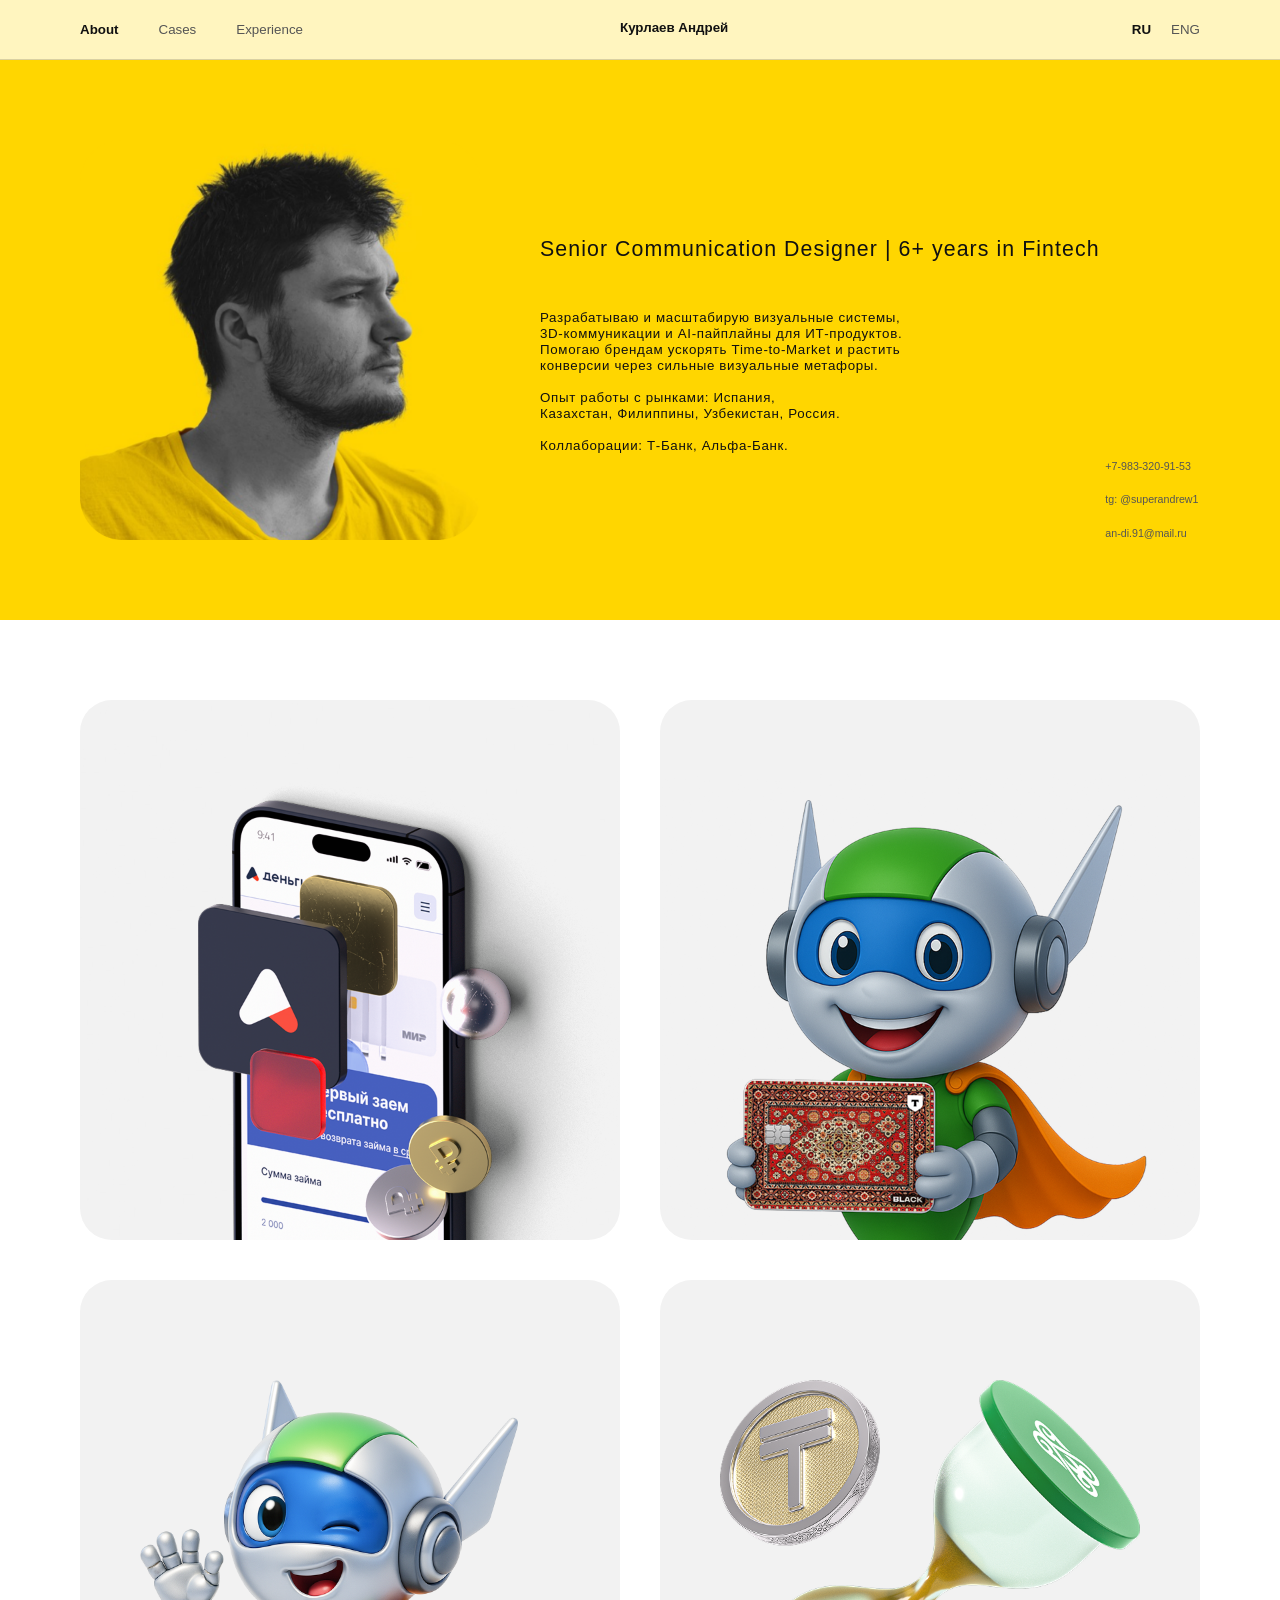
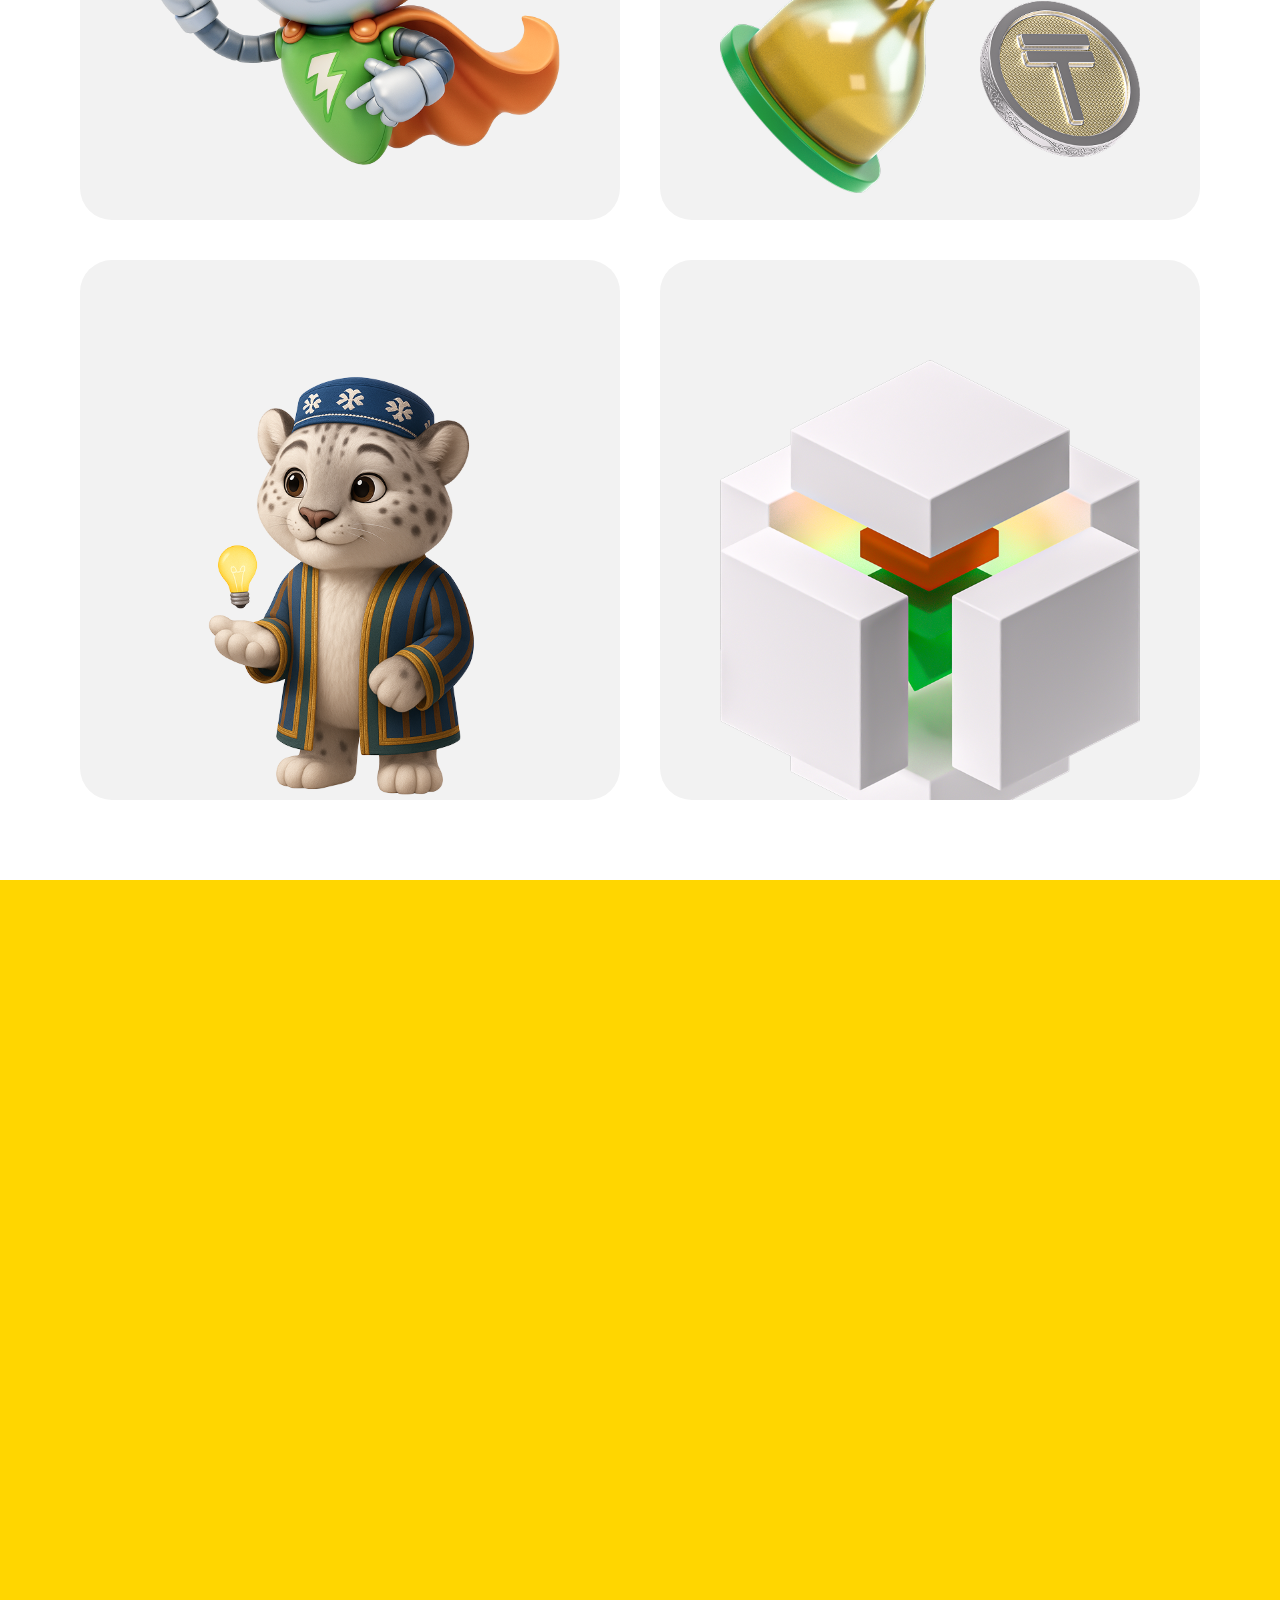
==== index.html @ a41865fb "полная переработка навигации, 2 выбора языка добавление горизонтальной навигации" ====
<!DOCTYPE html>
<html lang="ru">
<head>
    <meta charset="UTF-8">
    <meta name="viewport" content="width=device-width, initial-scale=1.0, maximum-scale=1.0, user-scalable=no">
    <title>Kurlaev Andrew — Senior Communication Designer</title>
    
    <link rel="stylesheet" href="styles.css">
    
    <style>
        /* Базовые системные сбросы, чтобы страница не прыгала до прогрузки основного CSS */
        html, body {
            margin: 0;
            padding: 0;
            width: 100%;
            background-color: #FFD600;
            overflow-x: hidden;
            -webkit-font-smoothing: antialiased;
            -moz-osx-font-smoothing: grayscale;
        }
    </style>
</head>
<body>

    <header class="site-header-fixed">
    
    <!-- Нижняя линия во всю ширину экрана (1920px) теперь лежит здесь -->
    <div class="header-bottom-line"></div>

    <div class="header-wrapper-fluid">
        <div class="header-row">
            
            <!-- Левая навигация -->
            <nav class="header-nav-main">
                <a href="#about" class="header-nav-link active">About</a>
                <a href="#cases" class="header-nav-link">Cases</a> 
                <a href="#skills" class="header-nav-link">Experience</a> 
            </nav>
            
            <!-- Центр -->
            <div class="header-title-center" data-ru="Курлаев Андрей" data-en="Kurlaev Andrew">Курлаев Андрей</div>
            
            <!-- Правые языки -->
            <div class="header-nav-lang">
                <a href="?lang=ru" class="header-lang-link">RU</a>
                <a href="?lang=en" class="header-lang-link active">ENG</a>
            </div>
            
        </div>
    </div>
</header>

    <section class="section-hero-about" id="about">
    <div class="hero-wrapper-fluid">
        <div class="hero-row">
            
            <!-- Левая колонка: фото -->
            <div class="hero-photo-block">
                <img src="images/hero.png" alt="Andrew Kurlaev" class="hero-img">
            </div>
            
            <!-- Центральная колонка: манифест -->
            <div class="hero-text-block">
    <div class="hero-subtitle-top" 
         data-ru="Senior Communication Designer | 6+ years in Fintech" 
         data-en="Senior Communication Designer | 6+ years in Fintech">
         Senior Communication Designer | 6+ years in Fintech
    </div>
    
    <div class="hero-description-p">
        <p data-ru="Разрабатываю и масштабирую визуальные системы, <br>3D-коммуникации и AI-пайплайны для ИТ-продуктов. <br>Помогаю брендам ускорять Time-to-Market и растить <br>конверсии через сильные визуальные метафоры." 
           data-en="I design and scale visual systems, <br>3D brand communications, and AI-driven workflows <br>for tech products. I help brands accelerate time-to-market <br>and boost conversion rates through high-impact visual metaphors.">
           Разрабатываю и масштабирую визуальные системы, <br>3D-коммуникации и AI-пайплайны для ИТ-продуктов. <br>Помогаю брендам ускорять Time-to-Market и растить <br>конверсии через сильные визуальные метафоры.
        </p>
        <p data-ru="Опыт работы с рынками: Испания, <br>Казахстан, Филиппины, Узбекистан, Россия." 
           data-en="Market experience: Spain, <br>Kazakhstan, Philippines, Uzbekistan, Russia.">
           Опыт работы с рынками: Испания, <br>Казахстан, Филиппины, Узбекистан, Россия.
        </p>
        <p data-ru="Коллаборации: Т-Банк, Альфа-Банк." 
           data-en="Collaborations: T-Bank, Alfa-Bank.">
           Коллаборации: Т-Банк, Альфа-Банк.
        </p>
    </div>
</div>
            
            <!-- Правая колонка: контакты -->
            <div class="hero-contacts-block">
                <a href="tel:+79833209153" class="hero-contact-item">+7-983-320-91-53</a>
                <a href="https://t.me/superandrew1" target="_blank" class="hero-contact-item">tg: @superandrew1</a>
                <a href="mailto:an-di.91@mail.ru" class="hero-contact-item">an-di.91@mail.ru</a>
            </div>
            
        </div>
    </div>
</section>

<section id="cases" class="section-cases-nav">
    <div class="cases-wrapper-fluid">
        <div class="cases-grid-row">
            
            <a href="a-dengi.html" class="case-card card-1">
                <div class="case-text-block text-block-89">
                    <h3 class="case-title">A-Dengi</h3>
                    <p class="case-subtitle" data-ru="Как мы разработали МФО от Альфа Банка" 
                    data-en="How We Built a Micro-Lending Platform for Alfa-Bank">
                </div>
                <div class="case-ill-container ill-1">
                    <img src="images/nav-1.png" alt="A-Dengi" class="case-img">
                </div>
            </a>

            <a href="t-bank.html" class="case-card card-2">
                <div class="case-text-block text-block-89">
                    <h3 class="case-title" data-ru="Т-Банк x Zaymer" data-en="Т-Bank x Zaymer">Т-Банк x Zaymer</h3>
                    <p class="case-subtitle" data-ru="Как я создал Key visual для коллаборации Zaymer и Т-Банк" 
                    data-en="How I Designed the Key Visual for the Zaymer × T-Bank Collaboration">
                </div>
                <div class="case-ill-container ill-2">
                    <img src="images/nav-2.png" alt="Т-Банк x Zaymer" class="case-img">
                </div>
            </a>

            <a href="zaymer-ru.html" class="case-card card-3">
                <div class="case-text-block text-block-114">
                    <h3 class="case-title">Zaymer RU</h3>
                    <p class="case-subtitle" data-ru="Как мы сделали крупный ребрендинг для лидера по выдачам МФО - Zaymer" 
                    data-en="How We Pulled Off a Massive Rebrand for Zaymer, the Market Leader in Micro-Lending">
                </div>
                <div class="case-ill-container ill-3">
                    <img src="images/nav-3.png" alt="Zaymer RU" class="case-img">
                </div>
            </a>

            <a href="zaymer-kz.html" class="case-card card-4">
                <div class="case-text-block text-block-114">
                    <h3 class="case-title">Zaymer KZ</h3>
                    <p class="case-subtitle" data-ru="Как я локализировал с помощью брендинга весь SMM <br>для МФО в Казахстане" 
                    data-en="How I Used Branding to Localize the Complete SMM <br>for a Kazakhstani FinTech">
                </div>
                <div class="case-ill-container ill-4">
                    <img src="images/nav-4.png" alt="Zaymer KZ" class="case-img">
                </div>
            </a>

            <a href="unamolia.html" class="case-card card-5">
                <div class="case-text-block text-block-89">
                    <h3 class="case-title">UnaMolia (Uzbekistan)</h3>
                    <p class="case-subtitle" data-ru="Как мы создали уникальный продукт для целой страны" 
                    data-en="How We Built a Groundbreaking Product on a National Scale">
                </div>
                <div class="case-ill-container ill-5">
                    <img src="images/nav-5.png" alt="UnaMolia" class="case-img">
                </div>
            </a>

            <a href="other.html" class="case-card card-6">
                <div class="case-text-block text-block-89">
                    <h3 class="case-title">Other</h3>
                    <p class="case-subtitle" data-ru="Другие проекты которые я разрабатывал" 
                    data-en="More Projects I’ve Worked On">
                </div>
                <div class="case-ill-container ill-6">
                    <img src="images/nav-6.png" alt="Other Projects" class="case-img">
                </div>
            </a>

        </div>
    </div>
<section id="skills" class="section-skills-about">
    <div class="skills-wrapper-fluid">
        <div class="skills-grid-row">
            
            <h2 class="skills-main-title" data-ru="Что я умею?" data-en="What I Do & My Experience">Что я умею?</h2>
            
            <div class="skills-cards-container">
                
                <div class="skill-card">
                    <div class="skill-card-header">
                        <div class="skill-icon-svg">
                            <img src="images/icon-branding.svg" alt="Branding" class="skill-icon-img">
                        </div>
                        <h3 class="skill-card-title">Brending</h3>
                    </div>
                    <ul class="skill-card-list">
                        <li data-ru="Создание айдентики" data-en="Identity creation">Создание айдентики</li>
                        <li data-ru="Масштабирование систем" data-en="Scaling systems">Масштабирование систем</li>
                        <li data-ru="Разработка брендбуков" data-en="Brandbook development">Разработка брендбуков</li>
                        <li data-ru="Разработка логотипов" data-en="Logo design">Разработка логотипов</li>
                    </ul>
                </div>

                <div class="skill-card">
                    <div class="skill-card-header">
                        <div class="skill-icon-svg">
                            <img src="images/icon-3d.svg" alt="3D & Visual" class="skill-icon-img">
                        </div>
                        <h3 class="skill-card-title" data-ru="3D & Визуал" data-en="3D & Visuals">3D & Визуал</h3>
                    </div>
                    <ul class="skill-card-list">
                        <li>Hard skill Senior</li>
                        <li data-ru="Кастомная 3D-графика" data-en="Custom 3D Graphics">Кастомная 3D-графика</li>
                        <li data-ru="Уникальные 3D-паки" data-en="Custom 3D Packs">Уникальные 3D-паки</li>
                        <li data-ru="3D-анимация" data-en="3D-animations">3D-анимация</li>
                    </ul>
                </div>

                <div class="skill-card">
                    <div class="skill-card-header">
                        <div class="skill-icon-svg">
                            <img src="images/icon-marketing.svg" alt="Marketing" class="skill-icon-img">
                        </div>
                        <h3 class="skill-card-title" data-ru="Маркетинг" data-en="Marketing">Маркетинг</h3>
                    </div>
                    <ul class="skill-card-list">
                        <li data-ru="Перформанс-дизайн" data-en="Performance Design">Перформанс-дизайн</li>
                        <li>Key Visuals</li>
                        <li data-ru="Гайдлайны" data-en="Guidelines">Гайдлайны</li>
                        <li data-ru="SMM-структура" data-en="SMM Architecture">SMM-структура</li>
                    </ul>
                </div>

                <div class="skill-card">
                    <div class="skill-card-header">
                        <div class="skill-icon-svg">
                            <img src="images/icon-product.svg" alt="Product" class="skill-icon-img">
                        </div>
                        <h3 class="skill-card-title" data-ru="Продукт" data-en="Product">Продукт</h3>
                    </div>
                    <ul class="skill-card-list">
                        <li data-ru="Развитие продукта" data-en="Product Growth">Развитие продукта</li>
                        <li data-ru="Продуктовые коллаборации" data-en="Product Collaborations">Продуктовые коллаборации</li>
                        <li>Research</li>
                        <li data-ru="Анализ конкурентов" data-en="Competitor Analysis">Анализ конкурентов</li>
                    </ul>
                </div>

            </div>

            <div class="skillset-main-box">
                <h3 class="skillset-title">Skillset:</h3>
                
                <div class="skillset-tags-grid">
                    <span class="tag tag-pink">Adobe Creative Suite</span>
                    <span class="tag tag-pink">Adobe Premiere Pro</span>
                    <span class="tag tag-pink">After Effects</span>
                    <span class="tag tag-pink">Cinema 4d</span>
                    <span class="tag tag-pink">Octane Render</span>
                    <span class="tag tag-pink">Figma</span>
                    <span class="tag tag-pink">AI-generation</span>

                    <span class="tag tag-yellow" data-ru="Монтаж видео" data-en="Video Production">Монтаж видео</span>
                    <span class="tag tag-yellow" data-ru="Видеосъемка" data-en="Videography">Видеосъемка</span>
                    <span class="tag tag-yellow" data-ru="Фотография" data-en="Photography">Фотография</span>
                    <span class="tag tag-yellow" data-ru="UI-дизайн" data-en="UI Design">UI-дизайн</span>
                    <span class="tag tag-yellow" data-ru="Разработка логотипов" data-en="Logo Design">Разработка логотипов</span>
                    <span class="tag tag-yellow">Branding</span>
                    <span class="tag tag-yellow">Design sistem</span>
                    <span class="tag tag-yellow" data-ru="Презентации" data-en="Presentation Design">Презентации</span>

                    <span class="tag tag-yellow" data-ru="Колористика" data-en="Color Theory">Колористика</span>
                    <span class="tag tag-yellow">Layout</span>
                    <span class="tag tag-yellow">3D-illustration</span>
                    <span class="tag tag-yellow">3D-animation</span>
                    <span class="tag tag-yellow" data-ru="Типографика" data-en="Typography">Типографика</span>
                    <span class="tag tag-yellow">Pre-press</span>

                    <span class="tag tag-blue">Soft skill Senior</span>
                    <span class="tag tag-blue">Agile (Scrum)</span>
                    <span class="tag tag-blue">Kanban</span>
                    <span class="tag tag-blue">UX Research</span>
                    <span class="tag tag-blue" data-ru="Анализ конкурентов" data-en="Competitor Analysis">Анализ конкурентов</span>
                    <span class="tag tag-blue">Key Visuals</span>
                    <span class="tag tag-blue">Onboarding</span>
                </div>
            </div>

        </div>
    </div>
</section>

<!-- ЭКРАН: ГОРИЗОНТАЛЬНАЯ НАВИГАЦИЯ КЕЙСОВ -->
<section id="nav-index" class="cases-slider-section">
    <div class="slider-track">

        <a href="a-dengi.html" class="slider-card-link">
            <div class="slider-card-ill-container">
                <img src="images/scroll_1.png" alt="A-Dengi" class="slider-card-ill">
            </div>
            <div class="slider-card-content">
                <div class="slider-card-title">A-Dengi</div>
                <div class="slider-card-subtitle" data-ru="Как мы разработали МФО <br>от Альфа Банка" data-en="How We Built a Micro-Lending Platform <br>for Alfa-Bank">Как мы разработали МФО <br>от Альфа Банка</div>
            </div>
            <div class="slider-card-action">Next project</div>
        </a>

        <a href="t-bank.html" class="slider-card-link">
            <div class="slider-card-ill-container">
                <img src="images/scroll_2.png" alt="Т-Банк x Zaymer" class="slider-card-ill">
            </div>
            <div class="slider-card-content">
                <div class="slider-card-title" data-ru="Т-Банк x Zaymer" data-en="Т-Bank x Zaymer">Т-Банк x Zaymer</div>
                <div class="slider-card-subtitle" data-ru="Как я создал Key visual для коллаборации Zaymer и Т-Банк" data-en="How I Designed the Key Visual for the Zaymer <br>× T-Bank Collaboration">Как я создал Key visual для коллаборации Zaymer и Т-Банк</div>
            </div>
            <div class="slider-card-action">Next project</div>
        </a>

        <a href="zaymer-ru.html" class="slider-card-link">
            <div class="slider-card-ill-container">
                <img src="images/scroll_3.png" alt="Zaymer RU" class="slider-card-ill">
            </div>
            <div class="slider-card-content">
                <div class="slider-card-title">Zaymer RU</div>
                <div class="slider-card-subtitle" data-ru="Как мы сделали крупный ребрендинг для лидера <br>по выдачам МФО - Zaymer" data-en="How We Pulled Off a Massive Rebrand for Zaymer, <br>the Market Leader <br>in Micro-Lending">Как мы сделали крупный ребрендинг для лидера по выдачам МФО - Zaymer</div>
            </div>
            <div class="slider-card-action">Next project</div>
        </a>

        <a href="zaymer-kz.html" class="slider-card-link">
            <div class="slider-card-ill-container">
                <img src="images/scroll_4.png" alt="Zaymer KZ" class="slider-card-ill">
            </div>
            <div class="slider-card-content">
                <div class="slider-card-title">Zaymer KZ</div>
                <div class="slider-card-subtitle" data-ru="Как я локализировал <br>с помощью брендинга <br>весь SMM для МФО <br>в Казахстане" data-en="How I Used Branding <br>to Localize the Complete SMM for a Kazakhstani FinTech">Как я локализировал с помощью брендинга весь SMM для МФО в Казахстане</div>
            </div>
            <div class="slider-card-action">Next project</div>
        </a>

        <a href="unamolia.html" class="slider-card-link">
            <div class="slider-card-ill-container">
                <img src="images/scroll_5.png" alt="UnaMolia" class="slider-card-ill">
            </div>
            <div class="slider-card-content">
                <div class="slider-card-title">UnaMolia<br>(Uzbekistan)</div>
                <div class="slider-card-subtitle" data-ru="Как мы создали уникальный продукт для целой страны" data-en="How We Built <br>a Groundbreaking Product <br>on a National Scale">Как мы создали уникальный продукт для целой страны</div>
            </div>
            <div class="slider-card-action">Next project</div>
        </a>

        <a href="other.html" class="slider-card-link">
            <div class="slider-card-ill-container">
                <img src="images/scroll_6.png" alt="Other" class="slider-card-ill">
            </div>
            <div class="slider-card-content">
                <div class="slider-card-title">Other</div>
                <div class="slider-card-subtitle" data-ru="Другие проекты которые <br>я разрабатывал" data-en="More Projects I’ve Worked On">Другие проекты которые я разрабатывал</div>
            </div>
            <div class="slider-card-action">Next project</div>
        </a>

    </div>
</section>

    <section id="about-3" class="about-section-footer-line">
        <div class="about-wrapper-fluid-line">
            
            <div class="about-row-line">
                
                <div class="about-divider-line"></div>

            </div>

        </div>

<script>
document.addEventListener('DOMContentLoaded', () => {
    const sections = document.querySelectorAll('section[id]');
    const navLinks = document.querySelectorAll('.header-nav-link');

    // Настройки: отслеживаем, когда секция пересекает линию в 20% от верха экрана
    const options = {
        root: null,
        rootMargin: '-20% 0px -80% 0px', 
        threshold: 0
    };

    const observer = new IntersectionObserver((entries) => {
        entries.forEach(entry => {
            // Если секция зашла в рабочую зону
            if (entry.isIntersecting) {
                const id = entry.target.getAttribute('id');
                
                navLinks.forEach(link => {
                    const href = link.getAttribute('href');
                    if (href === `#${id}` || href === `index.html#${id}`) {
                        link.classList.add('active');
                    } else {
                        link.classList.remove('active');
                    }
                });
            }
        });
    }, options);

    // Дополнительный фикс для возврата к первому экрану при скролле в самый верх
    window.addEventListener('scroll', () => {
        if (window.pageYOffset < 100 || document.documentElement.scrollTop < 100) {
            navLinks.forEach(link => {
                const href = link.getAttribute('href');
                if (href === '#about' || href === 'index.html#about') {
                    link.classList.add('active');
                } else {
                    link.classList.remove('active');
                }
            });
        }
    });

    sections.forEach(section => observer.observe(section));
});
</script>

<script>
    document.addEventListener("DOMContentLoaded", function() {
        // 1. Читаем параметры из адресной строки (?lang=...)
        const urlParams = new URLSearchParams(window.location.search);
        const langParam = urlParams.get('lang');
        
        // 2. Определяем текущий язык. Если в урле en или eng — включаем английский
        let currentLang = 'ru'; 
        if (langParam === 'en' || langParam === 'eng') {
            currentLang = 'en';
        }

        // 3. Переключаем активный класс на кнопках RU/ENG в навигации
        const ruBtn = document.querySelector('.header-lang-link[href="?lang=ru"]');
        const enBtn = document.querySelector('.header-lang-link[href="?lang=en"]');
        
        if (ruBtn && enBtn) {
            if (currentLang === 'en') {
                ruBtn.classList.remove('active');
                enBtn.classList.add('active');
            } else {
                enBtn.classList.remove('active');
                ruBtn.classList.add('active');
            }
        }

        // 4. Пробегаемся по всему HTML и подставляем нужный текст из data-атрибутов
        document.querySelectorAll('[data-ru]').forEach(el => {
            const translatedText = el.getAttribute(`data-${currentLang}`);
            if (translatedText) {
                el.innerHTML = translatedText;
            }
        });

        // 5. ФИНАЛЬНЫЙ ФИКС: Сохраняем язык при переходе по ссылкам
        document.querySelectorAll('a').forEach(link => {
            const href = link.getAttribute('href');
            
            // Пропускаем пустые ссылки, внешние сайты и якоря (#)
            if (!href || href.startsWith('http') || href.startsWith('#')) return;
            
            // Пропускаем сами кнопки переключения языков
            if (link.classList.contains('header-lang-link')) return;

            // Отрезаем старые параметры, если они были
            const baseUrl = href.split('?')[0];

            // Модифицируем ссылку под текущий язык
            if (currentLang === 'en') {
                link.setAttribute('href', `${baseUrl}?lang=en`);
            } else {
                link.setAttribute('href', `${baseUrl}?lang=ru`);
            }
        });
    });
</script>

</body>
</html>
---- styles.css ----
/* ==========================================================================
   1. СБРОС СТИЛЕЙ И БАЗОВЫЕ НАСТРОЙКИ ОБЫЧНОГО ЛЕНДИНГА
   ========================================================================== */
*, *::before, *::after {
    box-sizing: border-box;
    margin: 0;
    padding: 0;
}

html, body {
    width: 100%; 
    height: auto; /* Естественная высота для обычного скролла */
}

body {
    overflow-x: hidden;
    overflow-y: auto;
    background-color: #EEF7FD; /* Цвет по умолчанию */
    
    /* Включаем чистое субпиксельное сглаживание для всего сайта */
    -webkit-font-smoothing: antialiased;
    -moz-osx-font-smoothing: grayscale;
}

/* ==========================================================================
   2. ЕДИНАЯ СИСТЕМА ФИКСИРОВАННЫХ ПО ВЫСОТЕ БЛОКОВ
   ========================================================================== */
.screen-frame {
    width: 100vw;
    display: flex;
    justify-content: center;
    align-items: center; /* Центрируем контентную область строго по вертикали */
    position: relative;
    overflow: hidden;
    flex-shrink: 0;
}

/* Кастомные фиксированные высоты блоков по ТЗ */
.screen-frame.h-1080 { height: 1080px; min-height: 1080px; }
.screen-frame.h-934  { height: 934px;  min-height: 934px;  }
.screen-frame.h-840  { height: 840px;  min-height: 840px;  }
.screen-frame.h-2130 { height: 2130px; min-height: 2130px; }
.screen-frame.h-1110 { height: 1110px; min-height: 1110px; }
.screen-frame.h-240  { height: 240px;  min-height: 240px;  }

/* Универсальная контентная область (ширина всегда 1680px) */
.content-container {
    width: 1680px;
    position: relative; 
    flex-shrink: 0;
    transform-origin: center center;
    transition: transform 0.1s ease-out;
}

/* Высоты контентных областей строго по ТЗ */
.h-1080 .content-container { height: 840px;  } /* 1, 2, 3, 4, 6 блоки */
.h-934  .content-container { height: 694px;  } /* 5 блок */
.h-840  .content-container { height: 600px;  } /* 7 блок */
.h-2130 .content-container { height: 1890px; } /* 8 блок */
.h-1110 .content-container { height: 870px;  } /* 9 блок */
.h-240  .content-container { height: 1px;    } /* 10 блок */

.content-container * {
    font-family: 'AKT', 'Arial Black', sans-serif;
    -webkit-font-smoothing: antialiased;
}

/* ==========================================================================
   ЭКРАН 1: ABOUT / ГЛАВНЫЙ СТАРТОВЫЙ ЭКРАН (БЕСКОНЕЧНЫЙ РЕЗИНОВЫЙ СКЕЙЛИНГ)
   ========================================================================== */

.section-hero-about {
    width: 100vw !important;
    max-width: 100% !important;
    height: 0 !important;
    /* Полная высота с паддингами: 690 + 120 + 120 = 930px. Пропорция к 1920px = 48.4375% */
    padding-top: 48.4375% !important; 
    position: relative !important;
    background-color: #FFD600 !important; /* Яркий желтый фон по ТЗ */
    overflow: hidden !important;
    box-sizing: border-box !important;
    z-index: 5 !important;
}

/* Полностью резиновый wrapper с жесткой привязкой к левому краю окна */
.hero-wrapper-fluid {
    position: absolute !important;
    top: 0 !important;
    left: 0 !important;
    width: 100vw !important;
    height: 100% !important;
    box-sizing: border-box !important;
    padding: 6.25vw !important;      /* Отступы по 120px (6.25vw) со всех сторон */
}

/* Координатная сетка 1680x690 */
.hero-row {
    position: relative !important;
    width: 100% !important;
    height: 100% !important;
}

/* ФОТО «hero.png» (600x600, сверху 90px, слева 0) */
.hero-photo-block {
    position: absolute !important;
    top: 4.6875vw !important;         /* Ровно 90px от нуля контента */
    left: 0 !important;
    width: 31.25vw !important;         /* Ровно 600px */
    height: 31.25vw !important;        /* Ровно 600px */
}

.hero-img {
    width: 100% !important;
    height: 100% !important;
    object-fit: contain !important;
    display: block !important;
}

/* ЦЕНТРАЛЬНЫЙ БЛОК ТЕКСТА (850x311, сверху 235px, слева 690px от контента) */
.hero-text-block {
    position: absolute !important;
    top: 12.2395vw !important;        /* Ровно 235px от нуля контента */
    left: 35.9375vw !important;       /* Ровно 690px от нуля контента */
    width: 44.2708vw !important;       /* Ровно 850px */
    height: 16.1979vw !important;      /* Ровно 311px */
    display: flex !important;
    flex-direction: column !important;
    justify-content: flex-start !important;
}

/* Текст 1: Позиционирование (32px, темный, regular, 120%, 5% трекинг) */
.hero-subtitle-top {
    font-family: 'AKT', sans-serif !important;
    font-size: 1.6666vw !important;    /* Точные 32px */
    font-weight: 400 !important;
    color: #111111 !important;
    line-height: 1.20 !important;
    letter-spacing: 0.05em !important; /* Межбуквенное расстояние 5% */
    text-align: left !important;
    margin: 0 !important;
    margin-bottom: 2.5vw !important;   /* Отступ до Текста 2 ровно 48px */
    -webkit-font-smoothing: antialiased !important;
    -moz-osx-font-smoothing: grayscale !important;
}

/* Текст 2: Манифест (20px, темный, regular, 120%, 5% трекинг) */
.hero-description-p {
    font-family: 'AKT', sans-serif !important;
    font-size: 1.0416vw !important;    /* Точные 20px */
    font-weight: 400 !important;
    color: #111111 !important;
    line-height: 1.20 !important;
    letter-spacing: 0.05em !important; /* Межбуквенное расстояние 5% */
    text-align: left !important;
    margin: 0 !important;
    white-space: pre-line !important;  /* Чтобы переносы строк из Figma встали как надо */
    -webkit-font-smoothing: antialiased !important;
    -moz-osx-font-smoothing: grayscale !important;
}

/* ТЕКСТ КОНТАКТЫ (142x120, сверху 570px, слева 1538px от контента) */
.hero-contacts-block {
    position: absolute !important;
    top: 29.6875vw !important;        /* Ровно 570px от нуля контента */
    left: 80.1041vw !important;       /* Ровно 1538px от нуля контента (1538 / 1920) */
    width: 7.3958vw !important;         /* Ровно 142px */
    height: 6.25vw !important;          /* Ровно 120px */
    display: flex !important;
    flex-direction: column !important;
    gap: 1.5625vw !important;           /* Расстояние между строчками ровно 30px */
    justify-content: flex-start !important;
}

.hero-contact-item {
    font-family: 'AKT', sans-serif !important;
    font-size: 0.8333vw !important;    /* Точные 16px */
    font-weight: 300 !important;       /* Light */
    color: #555555 !important;
    line-height: 1.25 !important;      /* Интерлиньяж 125% */
    text-align: left !important;
    text-decoration: none !important;
    white-space: nowrap !important;
    -webkit-font-smoothing: antialiased !important;
    -moz-osx-font-smoothing: grayscale !important;
}

/* ==========================================================================
   ЭКРАН 2: НАВИГАЦИОННАЯ СЕТКА КЕЙСОВ (1680x2550 ПРИ 100%)
   ========================================================================== */

.section-cases-nav {
    width: 100vw !important;
    max-width: 100% !important;
    height: 0 !important;
    /* Полная высота с паддингами: 2550 + 120 + 120 = 2790px. Пропорция к 1920px = 145.3125% */
    padding-top: 145.3125% !important;
    position: relative !important;
    background-color: #FFFFFF !important;
    box-sizing: border-box !important;
    z-index: 4 !important;
}

.cases-wrapper-fluid {
    position: absolute !important;
    top: 0 !important;
    left: 0 !important;
    width: 100vw !important;
    height: 100% !important;
    box-sizing: border-box !important;
    padding: 6.25vw !important; /* Отступы по 120px со всех сторон */
}

.cases-grid-row {
    position: relative !important;
    width: 100% !important;
    height: 100% !important;
}

/* ОБЩИЙ СТИЛЬ КАРТОЧЕК (810x810, скругление 48px, фон F2F2F2) */
.case-card {
    position: absolute !important;
    width: 42.1875vw !important;        /* Ровно 810px */
    height: 42.1875vw !important;       /* Ровно 810px */
    background-color: #F2F2F2 !important;
    border-radius: 2.5vw !important;    /* Скругление 48px */
    overflow: hidden !important;        /* Чтобы картинки не вылетали за скругления */
    display: block !important;
    text-decoration: none !important;
    box-sizing: border-box !important;
    transition: background-color 0.5s cubic-bezier(0.25, 1, 0.5, 1) !important;
}

/* ОБЩИЕ СТИЛИ ТЕКСТОВЫХ БЛОКОВ (Изначально скрыты, выходят на ховере) */
.case-text-block {
    position: absolute !important;
    left: 4.6875vw !important;          /* Ровно 90px */
    top: 4.6875vw !important;           /* Ровно 90px */
    width: 32.8125vw !important;        /* Ровно 630px */
    display: flex !important;
    flex-direction: column !important;
    align-items: center !important;
    opacity: 0 !important;              /* Прячем до ховера */
    transform: translateY(-20px) !important; /* Легкий сдвиг вверх для красивого выплывания */
    transition: transform 0.5s cubic-bezier(0.25, 1, 0.5, 1), opacity 0.5s cubic-bezier(0.25, 1, 0.5, 1) !important;
    z-index: 10 !important;
}

/* Высота блоков под ТЗ */
.text-block-89 { height: 4.6354vw !important; }   /* Ровно 89px */
.text-block-114 { height: 5.9375vw !important; }  /* Ровно 114px */

/* Стили заголовка (32px, regular, 125%) */
.case-title {
    font-family: 'AKT', sans-serif !important;
    font-size: 1.6666vw !important;     /* 32px */
    font-weight: 400 !important;
    color: #111111 !important;
    line-height: 1.25 !important;
    text-align: center !important;
    margin: 0 !important;
    margin-bottom: 0.5vw !important;
}

/* Стили подзаголовка (20px, regular, 5% трекинг, 125%) */
.case-subtitle {
    font-family: 'AKT', sans-serif !important;
    font-size: 1.0416vw !important;     /* 20px */
    font-weight: 400 !important;
    color: #555555 !important;
    line-height: 1.25 !important;
    letter-spacing: 0.05em !important;
    text-align: center !important;
    margin: 0 !important;
}

/* ОБЩИЙ КОНТЕЙНЕР ИЛЛЮСТРАЦИЙ */
.case-ill-container {
    position: absolute !important;
    transition: all 0.5s cubic-bezier(0.25, 1, 0.5, 1) !important;
}

.case-img {
    width: 100% !important;
    height: 100% !important;
    object-fit: contain !important;
    display: block !important;
}

/* АНИМАЦИЯ ХОВЕРА (Эффект раскрытия) */
.case-card:hover .case-text-block {
    opacity: 1 !important;
    transform: translateY(0) !important; /* Текст встает на место */
}


/* ==========================================================================
   КООРДИНАТНАЯ ПОСАДКА ДЛЯ КАЖДОЙ КАРТОЧКИ И ИЛЛЮСТРАЦИИ
   ========================================================================== */

/* --- 1 КАРТОЧКА: A-Dengi (ИСПРАВЛЕНЫ КООРДИНАТЫ И ШИРИНА ИЛЛЮСТРАЦИИ) --- */
.card-1 {
    top: 0 !important;
    left: 0 !important;
}
.card-1:hover { background-color: #F3F4F5 !important; }

.ill-1 {
    width: 100% !important;            /* ЖЕСТКО: Растягиваем на всю ширину карточки (810px) */
    height: 53.5937vw !important;      /* Ровно 1029px */
    left: 0 !important;
    right: 0 !important;
    top: -2.5vw !important;            /* ИСПРАВЛЕНО: Без ховера ровно -48px */
}

.card-1:hover .ill-1 {
    top: 3.75vw !important;            /* ИСПРАВЛЕНО: При ховере ровно 72px */
}

/* --- 2 КАРТОЧКА: Т-Банк x Zaymer (ОБНОВЛЕНО) --- */
.card-2 {
    top: 0 !important;
    left: 45.3125vw !important;        /* 870px */
}
.card-2:hover { background-color: #FFFCEA !important; }

.ill-2 {
    width: 100% !important;            /* ЖЕСТКО: Растягиваем на всю ширину карточки (810px) */
    height: 42.1875vw !important;      /* Ровно 810px */
    left: 0 !important;
    right: 0 !important;
    top: 5.78125vw !important;         /* ИСПРАВЛЕНО: Без ховера ровно 111px */
}
.card-2:hover .ill-2 {
    top: 12.03125vw !important;        /* ИСПРАВЛЕНО: При ховере ровно 231px */
}

/* --- 3 КАРТОЧКА: Zaymer RU --- */
.card-3 {
    top: 45.3125vw !important;         /* 870px */
    left: 0 !important;
}
.card-3:hover { background-color: #EBF5E5 !important; }

.ill-3 {
    width: 32.8125vw !important;       /* 630px */
    height: 30.1041vw !important;      /* 578px */
    left: 4.6875vw !important;          /* 90px */
    top: 7.8125vw !important;          /* 150px */
}
.card-3:hover .ill-3 {
    top: 14.0625vw !important;         /* 270px */
}

/* --- 4 КАРТОЧКА: Zaymer KZ --- */
.card-4 {
    top: 45.3125vw !important;         /* 870px */
    left: 45.3125vw !important;        /* 870px */
}
.card-4:hover { background-color: #E8F5EC !important; }

.ill-4 {
    width: 32.8125vw !important;       /* 630px */
    height: 32.2395vw !important;      /* 619px */
    left: 4.6875vw !important;          /* 90px */
    top: 7.8125vw !important;          /* 150px */
}
.card-4:hover .ill-4 {
    top: 14.0625vw !important;         /* 270px */
}

/* --- 5 КАРТОЧКА: UnaMolia (Uzbekistan) --- */
.card-5 {
    top: 90.625vw !important;          /* 1740px */
    left: 0 !important;
}
.card-5:hover { background-color: #E6EFFF !important; }

.ill-5 {
    width: 24.1145vw !important;       /* 463px */
    height: 36.1458vw !important;      /* 694px */
    left: 9.0625vw !important;         /* 174px */
    top: 7.8125vw !important;          /* 150px */
}
.card-5:hover .ill-5 {
    top: 14.0625vw !important;         /* 270px */
}

/* --- 6 КАРТОЧКА: Other (ОБНОВЛЕНО) --- */
.card-6 {
    top: 90.625vw !important;          /* 1740px */
    left: 45.3125vw !important;        /* 870px */
}
.card-6:hover { background-color: #FFFBE5 !important; }

.ill-6 {
    /* Без ховера: слева справа 0 (ширина 810px) */
    width: 100% !important;            
    height: 37.6041vw !important;      /* Ровно 722px */
    left: 0 !important;
    right: 0 !important;
    top: 7.8125vw !important;          /* Без ховера ровно 150px */
}
.card-6:hover .ill-6 {
    /* При ховере: слева справа 90px (ширина карточки 810 - 90 - 90 = 630px) */
    width: 32.8125vw !important;        /* Ровно 630px */
    left: 4.6875vw !important;          /* Слева 90px */
    right: 4.6875vw !important;         /* Справа 90px */
    top: 14.0625vw !important;         /* При ховере ровно 270px */
}

/* ==========================================================================
   ЭКРАН 3: ЧТО Я УМЕЮ / ABOUT SKILLS (1680x1167 ПРИ 100%)
   ========================================================================== */

.section-skills-about {
    width: 100vw !important;
    max-width: 100% !important;
    height: 0 !important;
    /* Полная высота с паддингами: 1167 + 120 + 120 = 1407px. Пропорция к 1920px = 73.2812% */
    padding-top: 73.2812% !important;
    position: relative !important;
    background-color: #FFFFFF !important;
    box-sizing: border-box !important;
    z-index: 3 !important;
}

.skills-wrapper-fluid {
    position: absolute !important;
    top: 0 !important;
    left: 0 !important;
    width: 100vw !important;
    height: 100% !important;
    box-sizing: border-box !important;
    padding: 6.25vw !important; /* Отступы по 120px со всех сторон */
}

.skills-grid-row {
    position: relative !important;
    width: 100% !important;
    height: 100% !important;
}

/* ЗАГОЛОВОК СЕКЦИИ (80px, regular, 120%) */
.skills-main-title {
    position: absolute !important;
    top: 0 !important;
    left: 0 !important;
    font-family: 'AKT', sans-serif !important;
    font-size: 4.1666vw !important;    /* 80px */
    font-weight: 400 !important;
    color: #111111 !important;
    line-height: 1.20 !important;
    text-align: left !important;
    margin: 0 !important;
}

/* КОНТЕЙНЕР ДЛЯ 4-Х КАРТОЧЕК (1680x413, сверху 216px от контентного нуля) */
.skills-cards-container {
    position: absolute !important;
    top: 11.25vw !important;           /* Ровно 216px */
    left: 0 !important;
    width: 100% !important;            /* Все 1680px */
    height: 21.5104vw !important;      /* Ровно 413px */
    display: flex !important;
    flex-direction: row !important;
    justify-content: space-between !important; /* Равномерный автоматический расклад по ширине */
    align-items: flex-start !important;
}

/* СТИЛЬ КАЖДОЙ КАРТОЧКИ (396x413, скругление 48px, внутри 48px) */
.skill-card {
    width: 20.625vw !important;        /* Ровно 396px */
    height: 100% !important;
    background-color: #F2F2F2 !important;
    border-radius: 2.5vw !important;    /* Скругление 48px */
    box-sizing: border-box !important;
    padding: 2.5vw !important;          /* Внутренние отступы 48px со всех сторон */
    display: flex !important;
    flex-direction: column !important;
    justify-content: flex-start !important;
}

/* Шапка карточки: иконка + заголовок */
.skill-card-header {
    display: flex !important;
    flex-direction: row !important;
    align-items: center !important;
    margin-bottom: 2.5vw !important;   /* Отступ 48px до списка */
}

.skill-icon-svg {
    width: 2.5vw !important;           /* Ровно 48px */
    height: 2.5vw !important;          /* Ровно 48px */
    margin-right: 1.25vw !important;   /* Отступ между иконкой и текстом 24px */
    display: flex !important;
    align-items: center !important;
    justify-content: center !important;
}

.skill-icon-img {
    width: 100% !important;
    height: 100% !important;
    object-fit: contain !important;
    display: block !important;
}

.skill-card-title {
    font-family: 'AKT', sans-serif !important;
    font-size: 1.6666vw !important;    /* 32px */
    font-weight: 400 !important;
    color: #111111 !important;
    line-height: 1.25 !important;
    text-align: left !important;
    margin: 0 !important;
}

/* Список умений внутри карточки */
.skill-card-list {
    margin: 0 !important;
    padding: 0 !important;
    list-style: none !important;       
    display: flex !important;
    flex-direction: column !important;
    gap: 1.6666vw !important;          /* Отступы между строчками ровно 32px */
}

.skill-card-list li {
    font-family: 'AKT', sans-serif !important;
    font-size: 1.0416vw !important;    /* Ровно 20px */
    font-weight: 400 !important;
    color: #555555 !important;
    line-height: 1.25 !important;
    letter-spacing: 0.05em !important; /* Трекинг 5% */
    text-align: left !important;
    position: relative !important;
    padding-left: 1.5625vw !important; /* Место под буллит */
}

/* Кастомный круглый буллит перед текстом */
.skill-card-list li::before {
    content: "" !important;
    position: absolute !important;
    left: 0 !important;
    top: 0.5vw !important;
    width: 0.4166vw !important;        /* Точка 8px */
    height: 0.4166vw !important;
    background-color: #555555 !important;
    border-radius: 50% !important;
}

/* ==========================================================================
   БЛОК SKILLSET (1680x418, сверху 749px от контентного нуля)
   ========================================================================== */

.skillset-main-box {
    position: absolute !important;
    top: 39.0104vw !important;         /* Ровно 749px */
    left: 0 !important;
    width: 100% !important;            /* Все 1680px */
    height: 21.7708vw !important;      /* Ровно 418px */
    background-color: #F2F2F2 !important;
    border-radius: 2.5vw !important;    /* Скругление фасок 48px */
    box-sizing: border-box !important;
    padding: 2.5vw !important;          /* Внутренние отступы 48px со всех сторон */
    display: flex !important;
    flex-direction: column !important;
    justify-content: flex-start !important;
}

.skillset-title {
    font-family: 'AKT', sans-serif !important;
    font-size: 1.6666vw !important;    /* 32px */
    font-weight: 400 !important;
    color: #111111 !important;
    line-height: 1.20 !important;
    text-align: left !important;
    margin: 0 !important;
    margin-bottom: 2.5vw !important;   /* Отступ до тегов 48px */
}

/* Сетка тегов с автоматическим переносом и зазорами 24px */
.skillset-tags-grid {
    display: flex !important;
    flex-direction: row !important;
    flex-wrap: wrap !important;        
    gap: 1.25vw !important;            /* Расстояние между тегами со всех сторон ровно 24px */
    justify-content: flex-start !important;
}

/* Общий базовый стиль для всех тегов */
.tag {
    font-family: 'AKT', sans-serif !important;
    font-size: 1.0416vw !important;    /* Ровно 20px */
    font-weight: 400 !important;
    color: #111111 !important;
    line-height: 1.25 !important;
    text-align: left !important;
    padding: 0.4166vw 1.0416vw !important; /* Паддинги: сверху/снизу 8px, слева/справа 20px */
    border-radius: 1.0416vw !important;   /* Скругление тега 20px */
    white-space: nowrap !important;
    display: inline-block !important;
}

/* Цвета тегов по ТЗ */
.tag-pink { background-color: #FFCDCD !important; }
.tag-yellow { background-color: #FFF7CC !important; }
.tag-blue { background-color: #CCE6FF !important; }

/* ==========================================================================
   СТРАНИЦА ABOUT: БЛОК 3 — ЛИНИЯ-ФУТЕР (ВЫСОТА КОНТЕНТА 1px)
   ========================================================================= */

.about-section-footer-line {
    width: 100vw !important;
    height: 0 !important;
    /* Полная высота с паддингами: 1 + 120 + 120 = 241px. Пропорция к 1920px = 12.552% */
    padding-top: 12.552% !important; 
    position: relative !important;
    background-color: #FFFFFF !important; /* Удерживаем белый фон экрана умений */
    overflow: hidden !important;
    box-sizing: border-box !important;
    z-index: 12 !important;
}

/* Центрированный абсолютный wrapper под рабочую высоту 241px */
.about-wrapper-fluid-line {
    position: absolute !important;
    top: 0 !important;
    left: 50% !important;
    transform: translateX(-50%) !important;
    width: 100vw !important;
    max-width: 1920px !important;
    height: 100% !important;
    box-sizing: border-box !important;
    padding: 6.25vw !important; /* Отступы по 120px со всех сторон */
}

/* Координатная сетка 1680x1 */
.about-row-line {
    position: relative !important;
    width: 100% !important;
    height: 100% !important;
}

/* Линия в 1 пиксель глубокого серого цвета */
.about-divider-line {
    position: absolute !important;
    top: 0 !important;
    left: 0 !important;
    width: 87.5vw !important;        /* На всю ширину контента 1680px */
    height: 1px !important;          /* Толщина строго 1px */
    background-color: #555555 !important; 
}

/* ==========================================================================
   КЕЙС А-ДЕНГИ: БЛОК 1 — ОБЛОЖКА (БЕСКОНЕЧНЫЙ СКЕЙЛИНГ 16:9)
   ========================================================================== */

.adengi-cover-section {
    width: 100vw !important;
    max-width: 100% !important; /* Удерживает секцию в рамках окна */
    height: 0 !important; 
    padding-top: 56.25% !important; /* ЖЕСТКИЙ ЗАМОК 16:9 */
    position: relative !important;
    background-color: #192130 !important;
    
    /* Твой фоновый кастомный PNG */
    background-image: url('../images/bg-a-dengi-1.png') !important;
    background-position: center center !important;
    background-repeat: no-repeat !important;
    background-size: cover !important;
    overflow: hidden !important;
    z-index: 10 !important;
}

/* Полностью резиновый wrapper, синхронизированный с общей системой сайта */
.adengi-cover-wrapper {
    position: absolute !important;
    top: 0 !important;
    left: 0 !important;
    width: 100vw !important; /* Перевели на жесткие vw для стабильности */
    height: 100% !important;
    box-sizing: border-box !important;
    
    /* Флекс держит логотип строго по центру при любом масштабе */
    display: flex !important;
    justify-content: center !important; 
    align-items: center !important; 
    
    /* Чистые поля по 120px (6.25vw), которые сжимаются вместе с экраном */
    padding: 6.25vw !important; 
}

/* Контейнер логотипа (960x178.93) плавно уменьшается вслед за окном */
.adengi-logo-container {
    width: 50vw !important;      /* 960px при ширине экрана 1920 */
    height: 9.319vw !important;  /* 178.93px при ширине экрана 1920 */
    display: flex !important;
    justify-content: center !important;
    align-items: center !important;
}

.adengi-main-logo {
    width: 100% !important;
    height: 100% !important;
    object-fit: contain !important;
    display: block !important;
}

/* ==========================================================================
   КЕЙС А-ДЕНГИ: БЛОК 2 — ЦЕЛИ ПРОДУКТА (БЕСКОНЕЧНЫЙ СКЕЙЛИНГ 16:9)
   ========================================================================== */

.adengi-section-fluid {
    width: 100vw !important;
    max-width: 100% !important;
    height: 0 !important;
    padding-top: 46.875% !important; /* Жёсткий замок пропорций 16:9 */
    position: relative !important;
    background-color: #192130 !important;
    
    /* Твой фоновый кастомный PNG для Блока 2 */
    background-image: url('../images/bg-a-dengi-2.png') !important;
    background-position: center center !important;
    background-repeat: no-repeat !important;
    background-size: cover !important;
    overflow: hidden !important;
    z-index: 11 !important;
}

/* Полностью резиновый wrapper без ограничений по ширине */
.adengi-wrapper-fluid {
    position: absolute !important;
    top: 0 !important;
    left: 0 !important;
    width: 100vw !important; /* Перевели на жесткие vw для синхронности */
    height: 100% !important;
    box-sizing: border-box !important;
    display: flex !important;
    flex-direction: column !important;
    
    /* Ровно по 120px (6.25vw) со всех четырёх сторон */
    padding: 6.25vw !important;
}

/* Рабочий ряд для контента */
.adengi-row-2 {
    display: flex !important;
    justify-content: space-between !important;
    align-items: flex-start !important;
    width: 100% !important;
    height: auto !important;
}

/* ЛЕВАЯ КОЛОНКА: ТЕКСТОВЫЙ БЛОК (840x392) */
.adengi-text-block-2 {
    width: 43.75vw !important;  /* Ровно 840px */
    height: 20.41vw !important; /* Ровно 392px */
    box-sizing: border-box !important;
    display: flex !important;
    flex-direction: column !important;
}

.adengi-text-block-2 h2,
.adengi-text-block-2 p {
    margin-top: 0 !important;
    padding-top: 0 !important;
}

/* Текст 1: Заголовок (80px, Regular) */
.adengi-title-2 {
    font-family: 'AKT', sans-serif !important;
    font-size: 4.166vw !important; /* Поправили до точных 80px */
    font-weight: 400 !important;
    color: #FFFFFF !important;
    line-height: 1.20 !important;
    text-align: left !important;
    margin-bottom: 5vw !important; /* Отступ ровно 96px */
    -webkit-font-smoothing: antialiased !important;
    -moz-osx-font-smoothing: grayscale !important;
}

/* Текст 2: Описание (32px, Regular, 125% интерлиньяж, 5% трекинг, 75% белого) */
.adengi-lead-2 {
    font-family: 'AKT', sans-serif !important;
    font-size: 1.666vw !important; /* Поправили до точных 32px */
    font-weight: 400 !important;
    color: rgba(255, 255, 255, 0.75) !important; /* Твои 75% прозрачности белого */
    line-height: 1.25 !important; 
    letter-spacing: 0.05em !important; 
    text-align: left !important;
    margin-bottom: 0 !important;
    -webkit-font-smoothing: antialiased !important;
    -moz-osx-font-smoothing: grayscale !important;
}

/* ПРАВАЯ КОЛОНКА: ИЛЛЮСТРАЦИЯ (720x660) */
.adengi-ill-block-2 {
    width: 37.5vw !important;     /* Ровно 720px */
    height: 34.375vw !important;  /* Ровно 660px */
    flex-shrink: 0 !important;
    /* Положение: снизу 180px до навигации */
}

.adengi-img-2 {
    width: 100% !important;
    height: 100% !important;
    object-fit: contain !important;
    display: block !important;
}

/* ==========================================================================
   КЕЙС А-ДЕНГИ: БЛОК 3 — ЗАДАЧА (БЕСКОНЕЧНЫЙ СКЕЙЛИНГ НА БЕЛОМ ФОНЕ)
   ========================================================================== */

.adengi-section-white {
    width: 100vw !important;
    max-width: 100% !important;
    height: 0 !important;
    padding-top: 50.3125% !important; /* Замок 16:9 */
    position: relative !important;
    background-color: #FFFFFF !important; /* Чистый белый фон */
    overflow: hidden !important;
    box-sizing: border-box !important;
    z-index: 12 !important;
}

/* Полностью резиновый wrapper, синхронизированный по левому краю сайта */
.adengi-wrapper-fluid {
    position: absolute !important;
    top: 0 !important;
    left: 0 !important;
    width: 100vw !important; /* Жесткие vw вместо процентов */
    height: 100% !important;
    box-sizing: border-box !important;
    padding: 6.25vw !important; /* Отступы по 120px со всех сторон */
}

/* Заголовок «Задача» (Сверху 0px, Слева 0px от контентной области) */
.adengi-title-3 {
    position: absolute !important;
    top: 6.25vw !important;      /* Встает ровно на верхнюю линию контента */
    left: 6.25vw !important;     /* Ровно на левую линию контента */
    font-family: 'AKT', sans-serif !important;
    font-size: 4.166vw !important; /* 80px */
    font-weight: 400 !important;
    color: #111111 !important;
    line-height: 1.20 !important;
    text-align: left !important;
    margin: 0 !important;
}

/* ИЛЛЮСТРАЦИЯ (690x490, сверху 192px, слева 0px от контентной области) */
.adengi-ill-block-3 {
    position: absolute !important;
    top: 16.25vw !important;     /* 192px от верха контента */
    left: 6.25vw !important;     /* 0px от левого края контента */
    width: 35.9375vw !important; /* Ровно 690px */
    height: 25.5208vw !important; /* Ровно 490px */
}

.adengi-img-3 {
    width: 100% !important;
    height: 100% !important;
    object-fit: contain !important;
    display: block !important;
}

/* ТЕКСТОВЫЙ БЛОК (720x360, сверху 192px, слева 780px от контентной области) */
.adengi-text-block-3 {
    position: absolute !important;
    top: 16.25vw !important;     /* 192px от верха контента */
    left: 46.875vw !important;    /* 780px от левого края контента */
    width: 37.5vw !important;    /* Ровно 720px */
    height: 18.75vw !important;   /* Ровно 360px */
    box-sizing: border-box !important;
}

/* Текст описания (32px, regular, 125%, 5%) */
.adengi-lead-3 {
    font-family: 'AKT', sans-serif !important;
    font-size: 1.666vw !important; 
    font-weight: 400 !important;
    color: #555555 !important;
    line-height: 1.25 !important;
    letter-spacing: 0.05em !important;
    text-align: left !important;
    margin: 0 !important;
    -webkit-font-smoothing: antialiased !important;
    -moz-osx-font-smoothing: grayscale !important;
}
/* Новая подпись «Пример SMM поста» строго по твоим координатам */
.adengi-caption-3 {
    position: absolute !important;
    
    /* Сверху 712px + 120px внешнего отступа страницы = 832px */
    top: 43.3333vw !important; 
    
    /* Слева 0px от контента (6.25vw от края экрана) */
    left: 6.25vw !important; 
    
    font-family: 'AKT', sans-serif !important;
    font-size: 0.625vw !important;     /* Ровно 12px */
    color: #555555 !important;
    font-weight: 300 !important;        /* Light */
    line-height: 120% !important;       /* Интерлиньяж 120% */
    text-align: left !important;
    white-space: nowrap !important;
}

/* ==========================================================================
   КЕЙС А-ДЕНГИ: БЛОК 4 — ТИПОГРАФИКА (БЕСКОНЕЧНЫЙ БЕЗБАРЬЕРНЫЙ СКЕЙЛИНГ)
   ========================================================================== */

.adengi-section-dark {
    width: 100vw !important;
    max-width: 100% !important;
    height: 0 !important;
    padding-top: 56.25% !important; /* Наш точный замок 16:9 */
    position: relative !important;
    background-color: #192130 !important;
    overflow: hidden !important;
    box-sizing: border-box !important;
    z-index: 13 !important;
}

/* Избавились от left: 50% и max-width. Теперь обертка дышит в полную ширину экрана */
.adengi-wrapper-fluid {
    position: absolute !important;
    top: 0 !important;
    left: 0 !important;             /* Привязка строго по левой нулевой оси сайта */
    width: 100vw !important;         /* Ровно по ширине окна браузера */
    height: 100% !important;
    box-sizing: border-box !important;
    padding: 6.25vw !important;      /* По 120px со всех сторон */
}

/* Единая координатная сетка 1680x840 */
.adengi-row-4 {
    position: relative !important;
    width: 100% !important;
    height: 100% !important;
}

/* Заголовок «Inter» (Сверху 0, Слева 0, 80px) */
.adengi-title-4 {
    position: absolute !important;
    top: 0 !important; 
    left: 0 !important;
    font-family: 'AKT', sans-serif !important;
    font-size: 4.166vw !important;   /* 80px */
    font-weight: 400 !important;
    color: #FFFFFF !important;
    line-height: 1.20 !important;
    text-align: left !important;
    margin: 0 !important;
}

/* Горизонтальная линия (Сверху 196px, Слева 0, Длина 990px) */
.adengi-hr-4 {
    position: absolute !important;
    top: 10.2083vw !important;   /* Ровно 196px */
    left: 0 !important;
    width: 51.5625vw !important;  /* 990px */
    height: 1px !important;
    background-color: #FFFFFF !important;
}

/* Блок с описанием (450x200, Сверху 292px, Слева 0) */
.adengi-desc-block-4 {
    position: absolute !important;
    top: 15.2083vw !important;   /* Ровно 292px */
    left: 0 !important;
    width: 23.4375vw !important;  /* 450px */
    height: 10.4166vw !important; /* 200px */
    box-sizing: border-box !important;
}

.adengi-desc-text-4 {
    font-family: 'AKT', sans-serif !important;
    font-size: 1.0416vw !important; /* 20px */
    font-weight: 400 !important;
    color: rgba(255, 255, 255, 0.75) !important;
    line-height: 1.25 !important;
    letter-spacing: 0.05em !important; 
    text-align: left !important;
    margin: 0 !important;
}

/* Вертикальная линия (Сверху 270px, Слева 510px, Длина 390px) */
.adengi-vr-4 {
    position: absolute !important;
    top: 14.0625vw !important;   /* Ровно 270px */
    left: 26.5625vw !important;  /* Ровно 510px */
    width: 1px !important;
    height: 20.3125vw !important; /* 390px */
    background-color: #FFFFFF !important;
}

/* Блок примера алфавита Inter (420x348, Сверху 292px, Слева 570px) */
.adengi-alphabet-4 {
    position: absolute !important;
    top: 15.2083vw !important;   /* Ровно 292px */
    left: 29.6875vw !important;  /* Ровно 570px */
    width: 21.875vw !important;   /* 420px */
    height: 18.125vw !important;  /* 348px */
    display: flex !important;
    flex-direction: column !important;
}

.adengi-alpha-line {
    font-family: 'Inter', sans-serif !important;
    font-size: 1.666vw !important;  /* 32px */
    font-weight: 400 !important;
    color: #FFFFFF !important;
    line-height: 1.25 !important;
    letter-spacing: 0.05em !important; 
    margin-bottom: 1.875vw !important; /* Шаг 36px */
    text-align: left !important;
}
.adengi-alpha-line:last-child { margin-bottom: 0 !important; }

/* ==========================================================================
   КЕЙС А-ДЕНГИ: БЛОК 4 — АБСОЛЮТНАЯ ФИКСАЦИЯ ГЛИФОВ «Аа» С ТОЧНЫМ СРЕЗОМ
   ========================================================================== */

/* КОЛОНКА ГЛИФОВ «Аа» (Размер 258x840, Сверху 0, Слева 1152px) */
.adengi-glyphs-column-4 {
    position: absolute !important;
    top: 0 !important;
    left: 60vw !important;       /* Ровно 1152px от левого края контента */
    width: 13.4375vw !important; /* Ширина 258px */
    height: 43.75vw !important;  /* Высота 840px */
    display: flex !important;
    flex-direction: column !important;
}

/* Контейнеры подблоков (258x120, шаг между ними 60px) */
.adengi-glyph-item {
    position: relative !important; 
    width: 100% !important;
    height: 6.25vw !important;   /* Ровно 120px */
    box-sizing: border-box !important;
    margin-bottom: 3.125vw !important; /* Шаг ровно 60px */
    overflow: hidden !important; 
    border-bottom: 1px solid #FFFFFF !important; 
}

.adengi-glyph-item:last-child { 
    margin-bottom: 0 !important; 
}

.adengi-glyph-text {
    position: absolute !important;
    left: 0 !important;
    right: 0 !important;
    top: -1.0416vw !important;   /* Точные -20px под макушки букв */
    bottom: auto !important; 
    font-family: 'Inter', sans-serif !important;
    font-size: 10.4166vw !important; /* Ровно 200px */
    color: #FFFFFF !important;
    line-height: 1 !important;
    white-space: nowrap !important;
    text-align: left !important;
}

/* Управление начертаниями */
.w-thin .adengi-glyph-text { font-weight: 100 !important; }
.w-extralight .adengi-glyph-text { font-weight: 200 !important; }
.w-light .adengi-glyph-text { font-weight: 300 !important; }
.w-regular .adengi-glyph-text { font-weight: 400 !important; }
.w-medium .adengi-glyph-text { font-weight: 500 !important; }

/* КОЛОНКА НАЧЕРТАНИЙ (198x840, Сверху 0, Слева 1470px) */
.adengi-weights-column-4 {
    position: absolute !important;
    top: 0 !important;
    left: 76.5625vw !important;  /* Строго 1470px от левого края контента */
    width: 10.3125vw !important;  /* Ширина блока 198px */
    height: 43.75vw !important;  /* Высота блока 840px */
    display: flex !important;
    flex-direction: column !important;
    gap: 2.0833vw !important;     /* Шаг 40px */
    justify-content: flex-start !important;
    box-sizing: border-box !important;
}

.adengi-weights-column-4 .w-thin { font-weight: 100 !important; }
.adengi-weights-column-4 .w-extralight { font-weight: 200 !important; }
.adengi-weights-column-4 .w-light { font-weight: 300 !important; }
.adengi-weights-column-4 .w-regular { font-weight: 400 !important; }
.adengi-weights-column-4 .w-medium { font-weight: 500 !important; }
.adengi-weights-column-4 .w-semibold { font-weight: 600 !important; }
.adengi-weights-column-4 .w-bold { font-weight: 700 !important; }
.adengi-weights-column-4 .w-extrabold { font-weight: 800 !important; }
.adengi-weights-column-4 .w-black { font-weight: 900 !important; }

.adengi-weight-item {
    font-family: 'Inter', sans-serif !important;
    font-size: 2.0833vw !important; /* 40px */
    color: #FFFFFF !important;
    line-height: 1.445 !important;
    text-align: left !important;
}

/* НАВИГАЦИОННЫЙ БЛОК (1050x30, сверху 810px, слева 0) */
.adengi-nav-4 {
    position: absolute !important;
    top: 42.1875vw !important;   /* Поправили до идеальных 810px */
    left: 0 !important;
    width: 54.6875vw !important;  /* 1050px */
    height: 1.5625vw !important;  /* 30px */
    display: flex !important;
    flex-direction: row !important;
    gap: 3.125vw !important;     /* Шаг 60px */
    align-items: center !important;
    z-index: 15 !important;
}

.adengi-nav-item-4 {
    font-family: 'AKT', sans-serif !important;
    font-size: 0.833vw !important; /* 16px */
    line-height: 1.25 !important;
    text-decoration: none !important;
    white-space: nowrap !important;
    text-align: left !important;
    -webkit-font-smoothing: antialiased !important;
    -moz-osx-font-smoothing: grayscale !important;
}

.adengi-nav-item-4:not(.active) {
    font-weight: 300 !important;
    color: rgba(255, 255, 255, 0.75) !important;
}

.adengi-nav-item-4.active {
    font-weight: 700 !important;
    color: #FFFFFF !important;
}

/* ==========================================================================
   КЕЙС А-ДЕНГИ: БЛОК 5 — ГАЛЕРЕЯ (БЕСКОНЕЧНЫЙ РЕЗИНОВЫЙ СКЕЙЛИНГ)
   ========================================================================== */

.adengi-section-gray {
    width: 100vw !important;
    max-width: 100% !important;
    height: 0 !important;
    /* Полная высота с паддингами: 694 + 120 + 120 = 934px. Пропорция к 1920px = 48.6458% */
    padding-top: 48.6458% !important; 
    position: relative !important;
    background-color: #F2F5FA !important; /* Светлый серо-голубой фон */
    overflow: hidden !important;
    box-sizing: border-box !important;
    z-index: 14 !important;
}

/* Избавляемся от центрирования и max-width, расправляем на всю ширину */
.adengi-wrapper-fluid-5 {
    position: absolute !important;
    top: 0 !important;
    left: 0 !important;              /* Строго от левого края окна */
    width: 100vw !important;         /* На всю ширину вьюпорта */
    height: 100% !important;
    box-sizing: border-box !important;
    padding: 6.25vw !important;      /* По 120px со всех сторон */
}

/* Координатная сетка 1680x694 */
.adengi-row-5 {
    position: relative !important;
    width: 100% !important;
    height: 100% !important;
}

/* Базовый класс для всех блоков с картинками */
.adengi-media-box {
    position: absolute !important;
    overflow: hidden !important;
}

.adengi-media-img {
    width: 100% !important;
    height: 100% !important;
    object-fit: cover !important; 
    display: block !important;
}

/* ПОЗИЦИОНИРОВАНИЕ ИЛЛЮСТРАЦИЙ СТРОГО ПО ТЗ (Точные 4 знака после запятой) */

/* 1й блок (600x270, сверху 0, слева 0) */
.m-box-1 {
    top: 0 !important;
    left: 0 !important;
    width: 31.25vw !important;       /* 600px */
    height: 14.0625vw !important;    /* 270px */
}

/* 2й блок (600x270, сверху 300px, слева 0) */
.m-box-2 {
    top: 15.625vw !important;       /* 300px */
    left: 0 !important;
    width: 31.25vw !important;       /* 600px */
    height: 14.0625vw !important;    /* 270px */
}

/* 3й блок (300x650, сверху 0, слева 720px) */
.m-box-3 {
    top: 0 !important;
    left: 37.5vw !important;         /* 720px */
    width: 15.625vw !important;       /* 300px */
    height: 33.8541vw !important;    /* 650px */
}

/* 4й блок (300x650, сверху 0, слева 1050px) */
.m-box-4 {
    top: 0 !important;
    left: 54.6875vw !important;      /* 1050px */
    width: 15.625vw !important;       /* 300px */
    height: 33.8541vw !important;    /* 650px */
}

/* 5й блок (300x650, сверху 0, слева 1380px) */
.m-box-5 {
    top: 0 !important;
    left: 71.875vw !important;       /* 1380px */
    width: 15.625vw !important;       /* 300px */
    height: 33.8541vw !important;    /* 650px */
}

/* СТИЛИ И ПОЛОЖЕНИЕ ПОДПИСЕЙ К ЭКРАНУ */

.adengi-media-caption {
    position: absolute !important;
    font-family: 'AKT', sans-serif !important;
    font-size: 0.625vw !important;   /* 12px */
    font-weight: 300 !important;     /* Light */
    color: #555555 !important;
    line-height: 1.20 !important;
    text-align: left !important;
    margin: 0 !important;
    -webkit-font-smoothing: antialiased !important;
    -moz-osx-font-smoothing: grayscale !important;
}

/* Подпись 1 (Сверху 600px, Слева 0) */
.caption-mail {
    top: 31.25vw !important;        /* 600px */
    left: 0 !important;
}

/* Подпись 2 (Сверху 680px, Слева 720px) */
.caption-onboard {
    top: 35.4166vw !important;      /* 680px */
    left: 37.5vw !important;         /* 720px */
}

/* ==========================================================================
   КЕЙС А-ДЕНГИ: БЛОК 6 — СКРИНШОТЫ СТОРА (БЕСКОНЕЧНЫЙ РЕЗИНОВЫЙ СКЕЙЛИНГ)
   ========================================================================== */

.adengi-section-gray-840 {
    width: 100vw !important;
    max-width: 100% !important;
    height: 0 !important;
    padding-top: 50.2083% !important; /* Наш стандартный замок 16:9 под высоту 840px */
    position: relative !important;
    background-color: #F2F5FA !important; /* Тот же светлый серо-голубой фон */
    overflow: hidden !important;
    box-sizing: border-box !important;
    z-index: 15 !important;
}

/* Возвращаем на базу пропущенный сквозной враппер */
.adengi-section-gray-840 .adengi-wrapper-fluid {
    position: absolute !important;
    top: 0 !important;
    left: 0 !important;              /* Строго от левого края окна */
    width: 100vw !important;         /* На всю ширину вьюпорта */
    height: 100% !important;
    box-sizing: border-box !important;
    padding: 6.25vw !important;      /* По 120px со всех сторон */
}

/* Координатная сетка Блока 6 внутри wrapper */
.adengi-row-6 {
    position: relative !important;
    width: 100% !important;
    height: 100% !important;
}

/* Базовый класс для контейнеров скриншотов */
.adengi-store-box {
    position: absolute !important;
    top: 0 !important;           /* Все скриншоты выровнены по верхнему краю контента */
    width: 16.25vw !important;    /* Ровно 312px */
    height: 35.4166vw !important; /* Точные 680px */
    overflow: hidden !important;
}

.adengi-store-img {
    width: 100% !important;
    height: 100% !important;
    object-fit: cover !important;
    display: block !important;
}

/* ТОЧНОЕ ПОЗИЦИОНИРОВАНИЕ КАЖДОГО СКРИНШОТА ПО ТЗ (Точные 4 знака после запятой) */
.store-box-1 { left: 0 !important; }
.store-box-2 { left: 17.8125vw !important; } /* Ровно 342px */
.store-box-3 { left: 35.625vw !important; }  /* Ровно 684px */
.store-box-4 { left: 53.4375vw !important; } /* Ровно 1026px */
.store-box-5 { left: 71.25vw !important; }   /* Ровно 1368px */

/* Подпись под скриншотами (Сверху 710px, Слева 0) */
.adengi-store-caption {
    position: absolute !important;
    top: 36.9791vw !important;    /* Ровно 710px от нуля контента */
    left: 0 !important;
    font-family: 'AKT', sans-serif !important;
    font-size: 0.625vw !important;   /* 12px */
    font-weight: 300 !important;     /* Light */
    color: #555555 !important;
    line-height: 1.20 !important;
    text-align: left !important;
    margin: 0 !important;
    -webkit-font-smoothing: antialiased !important;
    -moz-osx-font-smoothing: grayscale !important;
}

/* ==========================================================================
   КЕЙС А-ДЕНГИ: БЛОК 7 — 3D-PACK (БЕСКОНЕЧНЫЙ РЕЗИНОВЫЙ СКЕЙЛИНГ)
   ========================================================================== */

.adengi-section-white-600 {
    width: 100vw !important;
    max-width: 100% !important;
    height: 0 !important;
    /* Полная высота с паддингами: 600 + 120 + 120 = 840px. Пропорция к 1920px = 43.75% */
    padding-top: 43.75% !important; 
    position: relative !important;
    background-color: #FFFFFF !important; /* Чистый белый фон */
    overflow: hidden !important;
    box-sizing: border-box !important;
    z-index: 16 !important;
}

/* Перевели на жесткую резиновую базу без ограничений по ширине */
.adengi-wrapper-fluid-7 {
    position: absolute !important;
    top: 0 !important;
    left: 0 !important;              /* Строго от левого края окна */
    width: 100vw !important;         /* Тянется во всю ширину окна браузера */
    height: 100% !important;
    box-sizing: border-box !important;
    padding: 6.25vw !important;      /* Отступы по 120px со всех сторон */
}

/* Координатная сетка 1680x600 */
.adengi-row-7 {
    position: relative !important;
    width: 100% !important;
    height: 100% !important;
}

/* ЛЕВЫЙ ТЕКСТОВЫЙ БЛОК (Координаты: слева 0, сверху 0, размер 690x352) */
.adengi-info-block-7 {
    position: absolute !important;
    top: 0 !important;
    left: 0 !important;
    width: 35.9375vw !important; /* Точные 690px */
    height: 18.3333vw !important; /* Точные 352px */
    box-sizing: border-box !important;
}

/* Текст 1: Заголовок (80px, цвет 111111, regular) */
.adengi-title-7 {
    font-family: 'AKT', sans-serif !important;
    font-size: 4.1666vw !important; /* 80px */
    font-weight: 400 !important;
    color: #111111 !important;
    line-height: 1.20 !important;
    text-align: left !important;
    margin-top: 0 !important;
    margin-bottom: 5vw !important; /* Шаг в 96px до следующего текста */
    -webkit-font-smoothing: antialiased !important;
    -moz-osx-font-smoothing: grayscale !important;
}

/* Текст 2: Описание (32px, цвет 555555, regular, интерлиньяж 125%, трекинг 5%) */
.adengi-lead-7 {
    font-family: 'AKT', sans-serif !important;
    font-size: 1.6666vw !important; /* 32px */
    font-weight: 400 !important;
    color: #555555 !important;
    line-height: 1.25 !important;
    letter-spacing: 0.05em !important; /* 5% */
    text-align: left !important;
    margin: 0 !important;
    -webkit-font-smoothing: antialiased !important;
    -moz-osx-font-smoothing: grayscale !important;
}

/* ПРАВЫЙ БЛОК С ИЛЛЮСТРАЦИЕЙ (Размер 810x600, сверху 0, слева 870px) */
.adengi-ill-block-7 {
    position: absolute !important;
    top: 0 !important;
    left: 45.3125vw !important;  /* Точные 870px от нуля контента */
    width: 42.1875vw !important;  /* Точные 810px */
    height: 31.25vw !important;    /* Ровно 600px */
}

.adengi-img-7 {
    width: 100% !important;
    height: 100% !important;
    object-fit: contain !important; /* Сохраняем пропорции 3D-графики */
    display: block !important;
}

/* ==========================================================================
   КЕЙС А-ДЕНГИ: БЛОК 8 — МЕГА-ПЛИТКА 3D (БЕСКОНЕЧНЫЙ РЕЗИНОВЫЙ СКЕЙЛИНГ)
   ========================================================================== */

.adengi-section-mega {
    width: 100vw !important;
    max-width: 100% !important;
    height: 0 !important;
    /* Полная высота с паддингами: 1890 + 120 + 120 = 2130px. Пропорция к 1920px = 110.9375% */
    padding-top: 110.9375% !important; 
    position: relative !important;
    background-color: #FFFFFF !important; /* Белый фон */
    overflow: hidden !important;
    box-sizing: border-box !important;
    z-index: 17 !important;
}

/* Полностью резиновый wrapper, идущий в одну ногу со всем сайтом */
.adengi-wrapper-fluid-8 {
    position: absolute !important;
    top: 0 !important;
    left: 0 !important;              /* Строго от левого края окна */
    width: 100vw !important;         /* Тянется на всю ширину вьюпорта */
    height: 100% !important;
    box-sizing: border-box !important;
    padding: 6.25vw !important;      /* Отступы по 120px со всех сторон */
}

/* Координатная сетка 1680x1890 */
.adengi-row-8 {
    position: relative !important;
    width: 100% !important;
    height: 100% !important;
}

/* Базовый класс для мега-контейнеров */
.adengi-mega-box {
    position: absolute !important;
    overflow: hidden !important;
    background-color: transparent !important;
}

.adengi-mega-img {
    width: 100% !important;
    height: 100% !important;
    object-fit: cover !important; 
    display: block !important;
}

/* ПОЗИЦИОНИРОВАНИЕ ИЛЛЮСТРАЦИЙ СТРОГО ПО КООРДИНАТАМ FIGMA (Точные 4 знака во vw) */

/* Левая вертикаль (Слева 0) */
.mega-box-1 {
    top: 0 !important;
    left: 0 !important;
    width: 42.9687vw !important;  /* Точные 825px */
    height: 48.4375vw !important; /* Точные 930px */
}

.mega-box-2 {
    top: 50vw !important;         /* Ровно 960px */
    left: 0 !important;
    width: 42.9687vw !important;  /* Точные 825px */
    height: 48.4375vw !important; /* Точные 930px */
}

/* Правая вертикаль (Слева 855px) */
.mega-box-3 {
    top: 0 !important;
    left: 44.5312vw !important;  /* Точные 855px */
    width: 42.9687vw !important;  /* Точные 825px */
    height: 23.4375vw !important; /* Точные 450px */
}

.mega-box-4 {
    top: 25vw !important;         /* Ровно 480px */
    left: 44.5312vw !important;  /* Точные 855px */
    width: 42.9687vw !important;  /* Точные 825px */
    height: 48.4375vw !important; /* Точные 930px */
}

.mega-box-5 {
    top: 75vw !important;         /* Ровно 1440px */
    left: 44.5312vw !important;  /* Точные 855px */
    width: 42.9687vw !important;  /* Точные 825px */
    height: 23.4375vw !important; /* Точные 450px */
}

/* ==========================================================================
   КЕЙС А-ДЕНГИ: БЛОК 9 — РЕЗУЛЬТАТ (БЕСКОНЕЧНЫЙ РЕЗИНОВЫЙ СКЕЙЛИНГ)
   ========================================================================== */

.adengi-section-gray-870 {
    width: 100vw !important;
    max-width: 100% !important;
    height: 0 !important;
    /* Полная высота с паддингами: 870 + 120 + 120 = 1110px. Пропорция к 1920px = 57.8125% */
    padding-top: 50% !important; 
    position: relative !important;
    background-color: #F2F5FA !important; /* Светлый серо-голубой фон */
    overflow: hidden !important;
    box-sizing: border-box !important;
    z-index: 18 !important;
}

/* Полностью резиновый wrapper, идущий в одну ногу со всем сайтом */
.adengi-wrapper-fluid-9 {
    position: absolute !important;
    top: 0 !important;
    left: 0 !important;              /* Строго от левого края окна */
    width: 100vw !important;         /* Тянется на всю ширину вьюпорта */
    height: 100% !important;
    box-sizing: border-box !important;
    padding: 6.25vw !important;      /* Отступы по 120px со всех сторон */
}

/* Координатная сетка 1680x870 */
.adengi-row-9 {
    position: relative !important;
    width: 100% !important;
    height: 100% !important;
}

/* Заголовок «Результат» (80px, цвет 111111, regular) */
.adengi-title-9 {
    position: absolute !important;
    top: 0 !important;
    left: 0 !important;
    font-family: 'AKT', sans-serif !important;
    font-size: 4.1666vw !important;  /* 80px */
    font-weight: 400 !important;
    color: #111111 !important;
    line-height: 1.20 !important;
    text-align: left !important;
    margin: 0 !important;
}

/* ИЛЛЮСТРАЦИЯ РЕЗУЛЬТАТА (690x528, сверху 192px, слева 0) */
.adengi-result-ill-block {
    position: absolute !important;
    top: 10vw !important;            /* Ровно 192px от нуля контента */
    left: 0 !important;
    width: 35.9375vw !important;     /* Ровно 690px */
    height: 27.5vw !important;       /* Ровно 528px */
}

.adengi-result-img {
    width: 100% !important;
    height: 100% !important;
    object-fit: contain !important;
    display: block !important;
}

/* ТЕКСТОВЫЙ БЛОК (750x200, сверху 192px, слева 780px) */
.adengi-result-text-block {
    position: absolute !important;
    top: 10vw !important;            /* Ровно 192px от нуля контента */
    left: 40.625vw !important;       /* Ровно 780px от нуля контента */
    width: 39.0625vw !important;     /* Ровно 750px */
    height: 10.4166vw !important;    /* Ровно 200px */
    box-sizing: border-box !important;
}

/* Текст описания (32px, цвет 555555, regular, 125%, 5%) */
.adengi-result-lead {
    font-family: 'AKT', sans-serif !important;
    font-size: 1.6666vw !important;  /* 32px */
    font-weight: 400 !important;
    color: #555555 !important;
    line-height: 1.25 !important;
    letter-spacing: 0.05em !important; 
    text-align: left !important;
    margin: 0 !important;
    -webkit-font-smoothing: antialiased !important;
    -moz-osx-font-smoothing: grayscale !important;
}

/* ==========================================================================
   КЕЙС А-ДЕНГИ: БЛОК 10 — ФИНАЛЬНАЯ ЛИНИЯ (БЕСКОНЕЧНЫЙ РЕЗИНОВЫЙ СКЕЙЛИНГ)
   ========================================================================== */

.adengi-section-footer {
    width: 100vw !important;
    max-width: 100% !important;
    height: 0 !important;
    /* Полная высота с паддингами: 1 + 120 + 120 = 241px. Пропорция к 1920px = 12.552% */
    padding-top: 12.552% !important; 
    position: relative !important;
    background-color: #F2F5FA !important; /* Удерживаем тот же фон, что и у 9-го экрана */
    overflow: hidden !important;
    box-sizing: border-box !important;
    z-index: 19 !important;
}

/* Полностью резиновый wrapper без ограничений по ширине */
.adengi-wrapper-fluid-10 {
    position: absolute !important;
    top: 0 !important;
    left: 0 !important;              /* Строго от левого края окна */
    width: 100vw !important;         /* На всю ширину вьюпорта */
    height: 100% !important;
    box-sizing: border-box !important;
    padding: 6.25vw !important;      /* Отступы по 120px слева и справа */
}

/* Финальная линия шириной 1680px и высотой 1px */
.adengi-footer-line {
    width: 100% !important;
    height: 1px !important;
    background-color: #555555 !important; /* Серый цвет линии по ТЗ */
    opacity: 1 !important;
}

/* ==========================================================================
   13. СТРАНИЦА КЕЙСА: Т-БАНК x ZAYMER (ПОТОЧНЫЙ АДАПТИВ)
   ========================================================================== */

.main-cover {
    display: flex;
    width: 100vw;
    /* Высота блока строго равна пропорции 16:9 от ширины экрана. Никаких фиксированных 1080px! */
    height: 56.25vw; 
    overflow: hidden;
    position: relative;
    background-color: #111111;
}

/* Каждая половина занимает ровно 50% ширины и 100% высоты */
.cover-side {
    width: 50vw;
    height: 100%;
    box-sizing: border-box;
    position: relative;
}

/* --- ЛЕВАЯ ПОЛОВИНА (Т-БАНК) --- */
.cover-left {
    background-color: #FFDD2D;
    display: flex;
    flex-direction: column;
    /* Паддинги скейлятся от ширины экрана (120px / 1920px = 6.25vw) */
    padding: 6.25vw 0 0 6.25vw;
}

.logo-t-bank {
    width: 37.5vw; /* 720px */
    height: auto;
    margin-bottom: 6.25vw; /* Отступ 120px */
}

.ill-t-bank-1 {
    width: 43.75vw; /* 840px */
    height: auto;
}

/* --- ПРАВАЯ ПОЛОВИНА (ЗАЙМЕР) --- */
.cover-right {
    background-color: #339900;
}

/* Позиционируем элементы Займера абсолютно, но ТОЛЬКО внутри их зеленой половины в процентах */
.cover-right img {
    display: block;
    position: absolute;
}

/* Иллюстрация 2 (Правая) — 720x499 */
.cover-right .ill-zaymer-2 {
    top: 0;
    right: 125vw; /* 120px от правого края экрана (120 / 960 для половины = 12.5%) */
    /* В контексте всего экрана 1920px отступ равен 6.25vw */
    right: 6.25vw; 
    width: 37.5vw; /* 720px */
    height: 25.98vw; /* 499px */
    object-fit: cover;
}

/* Логотип Займер — 720x282.63 */
.cover-right .logo-zaymer {
    /* Считаем top от высоты экрана (677.37px / 1080px = 62.72% от высоты обложки) */
    top: 62.72%; 
    right: 6.25vw; /* 120px от правого края экрана */
    width: 37.5vw; /* 720px */
    height: 14.72vw; /* 282.63px */
    object-fit: contain;
}

/* ==========================================================================
   14. СТРАНИЦА КЕЙСА: Т-БАНК x ZAYMER (БЛОК 2 — СБОРКА С НАВИГАЦИЕЙ LIGHT)
   ========================================================================== */

/* Внешний экран: жесткие 16:9, сжимается по высоте сам */
.collab-section-fluid {
    width: 100vw !important;
    aspect-ratio: 43.75% !important;
    background-color: #EEF7FD !important;
    position: relative !important;
    box-sizing: border-box !important;
    display: flex !important;
    justify-content: center !important;
    align-items: center !important;
    padding: 0 !important; 
    overflow: hidden !important;
}

/* НАША КОНТЕНТНАЯ ОБЛАСТЬ (1680x840 при 1920px) */
.collab-wrapper-fluid {
    width: 87.5vw !important; /* 1680px */
    aspect-ratio: 1680 / 600 !important; 
    box-sizing: border-box !important;
    display: flex !important;
    flex-direction: column !important;
    justify-content: center !important; 
    
    /* Жесткие отступы от краев экрана: 120px со всех сторон */
    padding-top: 6.25vw !important;
    padding-bottom: 6.25vw !important;
    padding-left: 0 !important;
    padding-right: 0 !important;
}

/* Ряд для текста и иллюстрации */
.collab-row {
    display: flex !important;
    justify-content: space-between !important;
    align-items: flex-start !important;
    width: 100% !important;
    margin-top: 0 !important;
    margin-bottom: 0 !important; /* Точные 210px до навигации */
}

/* ЖЕСТКИЙ КОНТЕЙНЕР ДЛЯ ТЕКСТА (840x488) */
.collab-col-text {
    width: 43.75vw !important;  /* Ровно 840px */
    height: 25.4166vw !important; /* Точные 488px */
    box-sizing: border-box !important;
    display: flex !important;
    flex-direction: column !important;
}

/* Сброс дефолтных верхних маргинов браузера */
.collab-col-text h2,
.collab-col-text p,
.collab-col-text ul {
    margin-top: 0 !important;
    padding-top: 0 !important;
}

/* Заголовок "Цель коллаборации" (80px, Regular) */
.collab-fluid-title {
    font-family: 'AKT', 'Inter', sans-serif !important;
    font-size: 4.1666vw !important; /* Точные 80px */
    font-weight: 400 !important; 
    color: #111111 !important;
    line-height: 1.20 !important;
    margin-bottom: 5vw !important;  /* Отступ ровно 96px */
}

/* Вводный текст (32px, Regular) */
.collab-fluid-lead {
    font-family: 'AKT', 'Inter', sans-serif !important;
    font-size: 1.6666vw !important; /* Точные 32px */
    font-weight: 400 !important; 
    color: #555555 !important;
    line-height: 1.25 !important;
    letter-spacing: 0.05em !important;
    margin-bottom: 2.5vw !important; /* Отступ ровно 48px */
}

/* Буллиты (32px, Regular) */
.collab-fluid-list {
    list-style-type: disc !important;
    padding-left: 2vw !important;
    margin-bottom: 0 !important;
}

.collab-fluid-list li {
    font-family: 'AKT', 'Inter', sans-serif !important;
    font-size: 1.6666vw !important; /* Точные 32px */
    font-weight: 400 !important; 
    color: #555555 !important;
    line-height: 1.25 !important;
    letter-spacing: 0.05em !important;
    margin-bottom: 2.5vw !important; /* Отступ ровно 48px */
}

.collab-fluid-list li:last-child {
    margin-bottom: 0 !important;
}

/* Правая иллюстрация (570x600) */
.collab-col-ill {
    width: 29.6875vw !important; /* Точные 570px */
    height: 31.25vw !important;   /* Ровно 600px */
    flex-shrink: 0 !important;
}

.collab-fluid-img {
    width: 100% !important;
    height: 100% !important;
    object-fit: cover !important;
    display: block !important;
}

/* ==========================================================================
   КЕЙС Т-БАНК: БЛОК 3 — ЗАДАЧА (БЕСКОНЕЧНЫЙ РЕЗИНОВЫЙ СКЕЙЛИНГ)
   ========================================================================== */

.tbank-section-white-612 {
    width: 100vw !important;
    max-width: 100% !important;
    height: 0 !important;
    /* Полная высота с паддингами: 612 + 120 + 120 = 852px. Пропорция к 1920px = 44.375% */
    padding-top: 44.375% !important; 
    position: relative !important;
    background-color: #FFFFFF !important; 
    overflow: hidden !important;
    box-sizing: border-box !important;
    z-index: 12 !important;
    
    /* Адаптивное скругление верхних углов (96px при 1920) */
    border-top-left-radius: 5vw !important;
    border-top-right-radius: 5vw !important;
}

/* Полностью резиновый wrapper, работающий по единой оси сайта */
.tbank-wrapper-fluid-3 {
    position: absolute !important;
    top: 0 !important;
    left: 0 !important;              /* Привязка строго по левому краю окна */
    width: 100vw !important;         /* Разжимаем во всю ширину браузера */
    height: 100% !important;
    box-sizing: border-box !important;
    padding: 6.25vw !important;      /* Отступы по 120px со всех сторон */
}

/* Координатная сетка 1680x612 */
.tbank-row-3 {
    position: relative !important;
    width: 100% !important;
    height: 100% !important;
}

/* Заголовок «Задача» (80px, цвет 111111, regular) */
.tbank-title-3 {
    position: absolute !important;
    top: 0 !important;
    left: 0 !important;
    font-family: 'AKT', sans-serif !important;
    font-size: 4.1666vw !important;  /* 80px */
    font-weight: 400 !important;
    color: #111111 !important;
    line-height: 1.20 !important;
    text-align: left !important;
    margin: 0 !important;
}

/* ИЛЛЮСТРАЦИЯ ЗАДАЧИ (690x420, сверху 192px, слева 0) */
.tbank-task-ill-block {
    position: absolute !important;
    top: 10vw !important;            /* Ровно 192px от нуля контента */
    left: 0 !important;
    width: 35.9375vw !important;     /* Ровно 690px */
    height: 21.875vw !important;      /* Ровно 420px */
}

.tbank-task-img {
    width: 100% !important;
    height: 100% !important;
    object-fit: contain !important;
    display: block !important;
}

/* ТЕКСТОВЫЙ БЛОК ЗАДАЧИ (743x336, сверху 192px, слева 780px) */
.tbank-task-text-block {
    position: absolute !important;
    top: 10vw !important;            /* Ровно 192px от нуля контента */
    left: 40.625vw !important;       /* Ровно 780px от нуля контента */
    width: 38.6979vw !important;     /* Точные 743px */
    height: 17.5vw !important;       /* Ровно 336px */
    display: flex !important;
    flex-direction: column !important;
    box-sizing: border-box !important;
}

/* Базовый стиль абзацев (32px, цвет 555555, 125%, 5%) */
.tbank-task-text {
    font-family: 'AKT', sans-serif !important;
    font-size: 1.6666vw !important;  /* 32px */
    font-weight: 400 !important;
    color: #555555 !important;
    line-height: 1.25 !important;
    letter-spacing: 0.05em !important; 
    text-align: left !important;
    margin: 0 !important;
    margin-bottom: 2.5vw !important; /* Шаг ровно 48px */
    position: relative !important;
    -webkit-font-smoothing: antialiased !important;
    -moz-osx-font-smoothing: grayscale !important;
}

.tbank-task-text:last-child {
    margin-bottom: 0 !important;
}

/* Стилизация буллитов */
.tbank-bullet {
    padding-left: 2vw !important;    /* Отступ текста от точки */
}

.tbank-bullet::before {
    content: "•" !important;
    position: absolute !important;
    left: 0 !important;
    top: 0 !important;
    color: #555555 !important;
}

/* ==========================================================================
   КЕЙС Т-БАНК: БЛОК 4 — ВИ ТРИНА KEY VISUALS (БЕСКОНЕЧНЫЙ РЕЗИНОВЫЙ СКЕЙЛИНГ)
   ========================================================================== */

.tbank-section-gallery {
    width: 100vw !important;
    max-width: 100% !important;
    height: 0 !important;
    /* Полная высота с паддингами: 3134 + 120 + 120 = 3374px. Пропорция к 1920px = 175.7291% */
    padding-top: 180.7291% !important; 
    position: relative !important;
    background-color: #FFFFFF !important;
    overflow: hidden !important; /* Меняем на hidden, чтобы уши градиента 2048px не создавали горизонтальный скролл */
    box-sizing: border-box !important;
    z-index: 2 !important;
}

/* Полностью резиновый wrapper, работающий по единой левой оси сайта */
.tbank-wrapper-fluid-4 {
    position: absolute !important;
    top: 0 !important;
    left: 0 !important;              /* Строго от левого края окна */
    width: 100vw !important;         /* Разжимаем во всю ширину браузера */
    height: 100% !important;
    box-sizing: border-box !important;
    padding: 6.25vw !important;      /* Отступы по 120px со всех сторон */
    z-index: 2 !important;           /* Контент лежит выше фонового градиента */
}

/* Координатная сетка 1680x3134 */
.tbank-row-4 {
    position: relative !important;
    width: 100% !important;
    height: 100% !important;
}

/* Базовый класс для всех боксов с Key Visuals */
.tbank-kv-box {
    position: absolute !important;
    overflow: hidden !important;
}

.tbank-kv-img {
    width: 100% !important;
    height: 100% !important;
    object-fit: cover !important;
    display: block !important;
}

/* ПОЗИЦИОНИРОВАНИЕ ИЛЛЮСТРАЦИЙ СТРОГО ПО КООРДИНАТАМ FIGMA */

/* Первый ряд: Две квадратные картинки 810x750 */
.kv-box-1 {
    top: 0 !important;
    left: 0 !important;
    width: 42.1875vw !important;  /* Точные 810px */
    height: 39.0625vw !important; /* Точные 750px */
}

.kv-box-2 {
    top: 0 !important;
    left: 45.3125vw !important;   /* Точные 870px */
    width: 42.1875vw !important;  /* Точные 810px */
    height: 39.0625vw !important; /* Точные 750px */
}

/* Второй ряд: Широкий горизонтальный KV 1680x698 */
.kv-box-3 {
    top: 40.2083vw !important;    /* Точные 772px */
    left: 0 !important;
    width: 87.5vw !important;      /* На всю ширину контента 1680px */
    height: 36.3541vw !important;  /* Точные 698px */
}

/* Третий ряд: Три плашки 530x284 */
.kv-box-4 {
    top: 79.6875vw !important;    /* Точные 1530px */
    left: 0 !important;
    width: 27.6041vw !important;  /* Точные 530px */
    height: 14.7916vw !important; /* Точные 284px */
}

.kv-box-5 {
    top: 79.6875vw !important;    /* Точные 1530px */
    left: 29.6875vw !important;   /* Точные 570px */
    width: 27.6041vw !important;  /* Точные 530px */
    height: 14.7916vw !important; /* Точные 284px */
}

.kv-box-6 {
    top: 79.6875vw !important;    /* Точные 1530px */
    left: 59.375vw !important;    /* Точные 1140px */
    width: 27.6041vw !important;  /* Точные 530px */
    height: 14.7916vw !important; /* Точные 284px */
}

/* Четвёртый ряд: Центрированный мега-квадрат 1200x1200 */
.kv-box-7 {
    top: 100.7291vw !important;   /* Точные 1934px */
    left: 12.5vw !important;      /* Точные 240px */
    width: 62.5vw !important;      /* Точные 1200px */
    height: 62.5vw !important;     /* Точные 1200px */
}

/* Текст описание (12px, цвет 555555, light, сверху 1844px, слева 0) */
.tbank-kv-caption {
    position: absolute !important;
    top: 96.0416vw !important;    /* Точные 1844px от нуля контента */
    left: 0 !important;
    font-family: 'AKT', sans-serif !important;
    font-size: 0.625vw !important;   /* 12px */
    font-weight: 300 !important;     /* Light */
    color: #555555 !important;
    line-height: 1.20 !important;
    text-align: left !important;
    margin: 0 !important;
    -webkit-font-smoothing: antialiased !important;
    -moz-osx-font-smoothing: grayscale !important;
}

/* КАСТОМНЫЙ ФОНОВЫЙ ГРАДИЕНТ (Идеальная левая привязка с компенсацией ширины 2048px) */
.tbank-bg-gradient-wrap {
    position: absolute !important;
    z-index: 1 !important;           /* Лежит под контентом */
    
    /* Смещение top: 2081px + 120px верхнего паддинга секции = 2201px (114.6354vw) */
    top: 114.6354vw !important;   
    
    /* Центрируем за счет отрицательного вылета: (1920 контент - 2048 картинка) / 2 = -64px. С учетом 120px паддинга это ровно 56px (2.9166vw) */
    left: 2.9166vw !important;   
    
    width: 106.6666vw !important; /* Ширина картинки градиента 2048px */
    height: 89.6354vw !important; /* Высота картинки градиента 1721px */
    overflow: hidden !important;
}

.tbank-gradient-img {
    width: 100% !important;
    height: 100% !important;
    object-fit: fill !important; 
    display: block !important;
}

/* ==========================================================================
   КЕЙС Т-БАНК: БЛОК 5 — РЕЗУЛЬТАТ (БЕСКОНЕЧНЫЙ РЕЗИНОВЫЙ СКЕЙЛИНГ)
   ========================================================================== */

.tbank-section-white-942 {
    width: 100vw !important;
    max-width: 100% !important;
    height: 0 !important;
    padding-top: 53.75% !important; 
    position: relative !important;
    background-color: #FFFFFF !important; 
    overflow: hidden !important;
    box-sizing: border-box !important;
    z-index: 3 !important; 
    
    /* Скругление верхних углов */
    border-top-left-radius: 5vw !important;
    border-top-right-radius: 5vw !important;
    border-bottom-left-radius: 0 !important;
    border-bottom-right-radius: 0 !important;

    /* ТУТ КРИТИЧЕСКИЙ СДВИГ НАВЕРХ НА 96px */
    margin-top: -5vw !important; 
}

/* Полностью резиновый wrapper с привязкой к левому краю окна */
.tbank-wrapper-fluid-5 {
    position: absolute !important;
    top: 0 !important;
    left: 0 !important;              /* Выжигаем центрирование, крепим к краю */
    width: 100vw !important;         /* Раскрываем во весь вьюпорт */
    height: 100% !important;
    box-sizing: border-box !important;
    padding: 6.25vw !important;      /* Отступы по 120px со всех сторон */
}

/* Координатная сетка 1680x942 */
.tbank-row-5 {
    position: relative !important;
    width: 100% !important;
    height: 100% !important;
}

/* Заголовок «Результат» (80px, цвет 111111, regular) */
.tbank-title-5 {
    position: absolute !important;
    top: 0 !important;
    left: 0 !important;
    font-family: 'AKT', sans-serif !important;
    font-size: 4.1666vw !important;  /* Точные 80px */
    font-weight: 400 !important;
    color: #111111 !important;
    line-height: 1.20 !important;
    text-align: left !important;
    margin: 0 !important;
}

/* ИЛЛЮСТРАЦИЯ РЕЗУЛЬТАТА (690x600, сверху 192px, слева 0) */
.tbank-result-ill-block {
    position: absolute !important;
    top: 10vw !important;            /* Ровно 192px от нуля контента */
    left: 0 !important;
    width: 35.9375vw !important;     /* Точные 690px */
    height: 31.25vw !important;      /* Ровно 600px */
}

.tbank-result-img {
    width: 100% !important;
    height: 100% !important;
    object-fit: contain !important;
    display: block !important;
}

/* ТЕКСТОВЫЙ БЛОК РЕЗУЛЬТАТА (743x416, сверху 192px, слева 780px) */
.tbank-result-text-block {
    position: absolute !important;
    top: 10vw !important;            /* Ровно 192px от нуля контента */
    left: 40.625vw !important;       /* Ровно 780px от нуля контента */
    width: 38.6979vw !important;     /* Точные 743px */
    height: 21.6666vw !important;    /* Точные 416px */
    display: flex !important;
    flex-direction: column !important;
    box-sizing: border-box !important;
}

/* Стили абзацев (32px, цвет 555555, 125%, 5%) */
.tbank-result-text {
    font-family: 'AKT', sans-serif !important;
    font-size: 1.6666vw !important;  /* Точные 32px */
    font-weight: 400 !important;
    color: #555555 !important;
    line-height: 1.25 !important;
    letter-spacing: 0.05em !important; 
    text-align: left !important;
    margin: 0 !important;
    margin-bottom: 2.5vw !important; /* Шаг ровно 48px */
    position: relative !important;
    -webkit-font-smoothing: antialiased !important;
    -moz-osx-font-smoothing: grayscale !important;
}

.tbank-result-text:last-child {
    margin-bottom: 0 !important;
}

/* Адаптивные буллиты */
.tbank-result-bullet {
    padding-left: 2vw !important;    /* Отступ текста от точки */
}

.tbank-result-bullet::before {
    content: "•" !important;
    position: absolute !important;
    left: 0 !important;
    top: 0 !important;
    color: #555555 !important;
}

/* ==========================================================================
   КЕЙС Т-БАНК: БЛОК 6 — ФИНАЛЬНАЯ ЛИНИЯ (БЕСКОНЕЧНЫЙ РЕЗИНОВЫЙ СКЕЙЛИНГ)
   ========================================================================== */

.tbank-section-footer {
    width: 100vw !important;
    max-width: 100% !important;
    height: 0 !important;
    /* Полная высота с паддингами: 1 + 120 + 120 = 241px. Пропорция к 1920px = 12.552% */
    padding-top: 12.552% !important; 
    position: relative !important;
    background-color: #FFFFFF !important; /* Удерживаем белый фон предыдущего экрана */
    overflow: hidden !important;
    box-sizing: border-box !important;
    z-index: 14 !important;
}

/* Полностью резиновый wrapper с привязкой к левому краю */
.tbank-wrapper-fluid-6 {
    position: absolute !important;
    top: 0 !important;
    left: 0 !important;              /* Выжигаем старое центрирование */
    width: 100vw !important;         /* На всю ширину вьюпорта */
    height: 100% !important;
    box-sizing: border-box !important;
    padding: 6.25vw !important;      /* Отступы по 120px по бокам */
}

/* Финальная линия шириной 1680px и высотой 1px */
.tbank-footer-line {
    width: 100% !important;
    height: 1px !important;
    background-color: #555555 !important;
    opacity: 1 !important;
}

/* ==========================================================================
   КЕЙС ZAYMER RUSSIA: БЛОК 1 — ИНТРО (БЕСКОНЕЧНЫЙ РЕЗИНОВЫЙ СКЕЙЛИНГ)
   ========================================================================== */

.zaymer-section-intro {
    width: 100vw !important;
    max-width: 100% !important;
    height: 0 !important;
    /* Полная высота с паддингами: 840 + 120 + 120 = 1080px. Пропорция к 1920px = 56.25% */
    padding-top: 56.25% !important; 
    position: relative !important;
    background-color: #339900 !important; /* Фирменный зеленый фон */
    overflow: hidden !important;
    box-sizing: border-box !important;
    z-index: 10 !important;
}

/* Полностью резиновый wrapper с жесткой привязкой к левому краю */
.zaymer-wrapper-fluid-1 {
    position: absolute !important;
    top: 0 !important;
    left: 0 !important;              /* Выжигаем старое центрирование */
    width: 100vw !important;         /* Разжимаем во всю ширину вьюпорта */
    height: 100% !important;
    box-sizing: border-box !important;
    padding: 6.25vw !important;      /* Отступы по 120px со всех сторон */
}

/* Координатная сетка 1680x840 */
.zaymer-row-1 {
    position: relative !important;
    width: 100% !important;
    height: 100% !important;
}

/* БЛОК ЛОГОТИПА (Железобетонные абсолютные координаты по центру сетки) */
.zaymer-intro-logo-block {
    position: absolute !important;
    top: 11.5104vw !important;       /* Ровно 221px от верха контента (идеальный вертикальный центр) */
    left: 18.75vw !important;        /* Ровно 360px от левого края контента (идеальный горизонтальный центр) */
    width: 50vw !important;          /* Ровно 960px */
    height: 20.7291vw !important;    /* Точные 398px */
    display: flex !important;
    align-items: center !important;
    justify-content: center !important;
}

.zaymer-intro-logo {
    width: 100% !important;
    height: auto !important; 
    object-fit: contain !important;
    display: block !important;
}

/* ==========================================================================
   КЕЙС ZAYMER RUSSIA: БЛОК 2 — О ПРОДУКТЕ (БЕСКОНЕЧНЫЙ РЕЗИНОВЫЙ СКЕЙЛИНГ)
   ========================================================================= */

.zaymer-section-about {
    width: 100vw !important;
    max-width: 100% !important;
    height: 0 !important;
    /* Полная высота с паддингами: 840 + 120 + 120 = 1080px. Пропорция к 1920px = 56.25% */
    padding-top: 56.25% !important; 
    position: relative !important;
    background-color: #339900 !important; /* Зелёный фон */
    overflow: hidden !important; /* Жестко режем СВОЮ внутреннюю графику */
    box-sizing: border-box !important;
    
    /* ИСПРАВЛЕНО: Опускаем блок в иерархии, чтобы Блок 3 мог накрыть его сверху */
    z-index: 10 !important; 
}

/* Полностью резиновый wrapper с привязкой к левому краю окна */
.zaymer-wrapper-fluid-2 {
    position: absolute !important;
    top: 0 !important;
    left: 0 !important;              /* Выжигаем центрирование */
    width: 100vw !important;         /* На всю ширину вьюпорта */
    height: 100% !important;
    box-sizing: border-box !important;
    padding: 6.25vw !important;      /* Отступы по 120px со всех сторон */
}

/* Координатная сетка 1680x840 */
.zaymer-row-2 {
    position: relative !important;
    width: 100% !important;
    height: 100% !important;
}

/* ТЕКСТОВЫЙ БЛОК (840x640, сверху 0, слева 0 от контента) */
.zaymer-about-text-block {
    position: absolute !important;
    top: 0 !important;
    left: 0 !important;
    width: 43.75vw !important;         /* Ровно 840px */
    height: 33.3333vw !important;      /* Точные 640px */
    display: flex !important;
    flex-direction: column !important;
    z-index: 3 !important;             /* Текст строго поверх всей графики */
}

/* Заголовок «О продукте» (80px, белый, regular) */
.zaymer-about-title {
    font-family: 'AKT', sans-serif !important;
    font-size: 4.1666vw !important;    /* Точные 80px */
    font-weight: 400 !important;
    color: #FFFFFF !important;
    line-height: 1.20 !important;
    text-align: left !important;
    margin: 0 !important;
    margin-bottom: 5vw !important;     /* Ровно 96px отступа до текста */
}

/* Общие стили для Текста 1 и Текста 2 (32px, 125%, 5%, opacity 75%) */
.zaymer-about-p1, .zaymer-about-p2 {
    font-family: 'AKT', sans-serif !important;
    font-size: 1.6666vw !important;    /* Точные 32px */
    font-weight: 400 !important;
    color: #FFFFFF !important;
    opacity: 0.75 !important;          /* Прозрачность 75% по ТЗ */
    line-height: 1.25 !important;
    letter-spacing: 0.05em !important; /* 5% */
    text-align: left !important;
    margin: 0 !important;
    -webkit-font-smoothing: antialiased !important;
    -moz-osx-font-smoothing: grayscale !important;
}

/* Отступ между текстами 48px */
.zaymer-about-p1 {
    margin-bottom: 2.5vw !important;   /* Ровно 48px */
}

/* ГРАФИКА НА ЗАДНЕМ ПЛАНЕ */

/* Иллюстрация (1255x1014, сверху -54px, слева 545px от контента) */
.zaymer-about-ill-block {
    position: absolute !important;
    top: -2.8125vw !important;         /* Точные -54px */
    left: 28.3854vw !important;        /* Точные 545px */
    width: 65.3645vw !important;        /* Точные 1255px */
    height: 52.8125vw !important;       /* Точные 1014px */
    z-index: 2 !important;
}

.zaymer-about-img {
    width: 100% !important;
    height: 100% !important;
    object-fit: contain !important;
    display: block !important;
}

/* SVG Прямоугольник (672x1020, сверху -60px, слева 1128px) */
.zaymer-about-svg-rect {
    position: absolute !important;
    top: -3.125vw !important;          /* Ровно -60px */
    left: 58.75vw !important;          /* Ровно 1128px */
    width: 35vw !important;             /* Ровно 672px */
    height: 53.125vw !important;       /* Ровно 1020px */
    z-index: 1 !important;             /* Самый нижний слой под картинкой */
}

.zaymer-svg-img {
    width: 100% !important;
    height: 100% !important;
    object-fit: contain !important;
    display: block !important;
}

/* ==========================================================================
   КЕЙС ZAYMER RUSSIA: БЛОК 3 — ГРАДИЕНТНЫЙ ШОУКЕЙС (БЕСКОНЕЧНЫЙ СКЕЙЛИНГ / VISIBLE)
   ========================================================================== */

.zaymer-section-gradient-570 {
    width: 100vw !important;
    max-width: 100% !important;
    height: 0 !important;
    /* Полная высота с паддингами: 570 + 120 + 120 = 810px. Пропорция к 1920px = 42.1875% */
    padding-top: 42.1875% !important; 
    position: relative !important;
    
    /* Вертикальный градиент по ТЗ */
    background: linear-gradient(to bottom, #D9DFE3 0%, #CDD2D6 100%) !important; 
    
    /* КРИТИЧЕСКИЕ СВОЙСТВА: выпускаем графику наружу и поднимаем блок выше предыдущего */
    overflow: visible !important; 
    z-index: 15 !important; 
    box-sizing: border-box !important;
}

/* Полностью резиновый wrapper с привязкой к левому краю окна и сохранением вылетов */
.zaymer-wrapper-fluid-3 {
    position: absolute !important;
    top: 0 !important;
    left: 0 !important;              /* Выжигаем центрирование, фиксируем ось */
    width: 100vw !important;         /* На всю ширину вьюпорта */
    height: 100% !important;
    box-sizing: border-box !important;
    padding: 6.25vw !important;      /* Отступы по 120px со всех сторон */
    overflow: visible !important;    /* Выпускаем вылетающие элементы */
}

/* Координатная сетка 1680x570 — ЖЕСТКИЙ РАСПАХ ДЛЯ ВЫЛЕТОВ */
.zaymer-row-3 {
    position: relative !important;
    width: 100% !important;
    height: 100% !important;
    overflow: visible !important; /* Выпускаем элементы наружу */
}

/* ИЛЛЮСТРАЦИЯ С ВЫЛЕТАМИ (1502x870, сверху -180px, слева 132px от контента) */
.zaymer-showcase-ill-block {
    position: absolute !important;
    top: -9.375vw !important;        /* Ровно -180px наплыв наверх за границы контента */
    left: 6.875vw !important;         /* Ровно 132px от нуля контента */
    width: 78.2291vw !important;     /* Точные 1502px */
    height: 45.3125vw !important;    /* Точные 870px */
    z-index: 25 !important;          /* Задираем саму графику еще выше, чтобы она не падала под фон */
    overflow: visible !important;    /* Полная свобода от обрезки контейнерами */
}

.zaymer-showcase-img {
    width: 100% !important;
    height: 100% !important;
    object-fit: contain !important;  /* Сохраняем пропорции картинки без обрезки */
    display: block !important;
    overflow: visible !important;    /* Убираем скрытые контейнерные маски */
}

/* ==========================================================================
   КЕЙС ZAYMER RUSSIA: БЛОК 4 — ЗАДАЧИ (БЕСКОНЕЧНЫЙ РЕЗИНОВЫЙ СКЕЙЛИНГ)
   ========================================================================== */

.zaymer-section-white-784 {
    width: 100vw !important;
    max-width: 100% !important;
    height: 0 !important;
    /* Полная высота с паддингами: 784 + 120 + 120 = 1024px. Пропорция к 1920px = 53.3333% */
    padding-top: 53.3333% !important; 
    position: relative !important;
    background-color: #FFFFFF !important; /* Чистый белый фон */
    overflow: hidden !important;
    box-sizing: border-box !important;
    z-index: 5 !important; /* Перекрываем возможные нижние вылеты предыдущего шоукейса */
}

/* Полностью резиновый wrapper с привязкой к левому краю окна */
.zaymer-wrapper-fluid-4 {
    position: absolute !important;
    top: 0 !important;
    left: 0 !important;              /* Выжигаем старое центрирование */
    width: 100vw !important;         /* Разжимаем во всю ширину вьюпорта */
    height: 100% !important;
    box-sizing: border-box !important;
    padding: 6.25vw !important;      /* Отступы по 120px со всех сторон */
}

/* Координатная сетка 1680x784 */
.zaymer-row-4 {
    position: relative !important;
    width: 100% !important;
    height: 100% !important;
}

/* Заголовок «Задачи» (80px, цвет 111111, regular) */
.zaymer-tasks-title {
    position: absolute !important;
    top: 0 !important;
    left: 0 !important;
    font-family: 'AKT', sans-serif !important;
    font-size: 4.1666vw !important;  /* Точные 80px */
    font-weight: 400 !important;
    color: #111111 !important;
    line-height: 1.20 !important;
    text-align: left !important;
    margin: 0 !important;
}

/* ИЛЛЮСТРАЦИЯ ЗАДАЧ (690x592, сверху 192px, слева 0 от контента) */
.zaymer-tasks-ill-block {
    position: absolute !important;
    top: 10vw !important;            /* Ровно 192px от нуля контента */
    left: 0 !important;
    width: 35.9375vw !important;     /* Ровно 690px */
    height: 30.8333vw !important;    /* Точные 592px */
    bottom: 0 !important;
}

.zaymer-tasks-img {
    width: 100% !important;
    height: 100% !important;
    object-fit: contain !important;
    display: block !important;
}

/* ТЕКСТОВЫЙ БЛОК БУЛЛИТОВ (811x592, сверху 192px, слева 780px от контента) */
.zaymer-tasks-text-block {
    position: absolute !important;
    top: 10vw !important;            /* Ровно 192px от нуля контента */
    left: 40.625vw !important;       /* Ровно 780px от нуля контента */
    width: 42.2395vw !important;     /* Точные 811px */
    height: 30.8333vw !important;    /* Точные 592px */
    bottom: 0 !important;
    display: flex !important;
    flex-direction: column !important;
    box-sizing: border-box !important;
}

/* Стили буллитов (32px, цвет 555555, 125%, 5%) */
.zaymer-tasks-bullet {
    font-family: 'AKT', sans-serif !important;
    font-size: 1.6666vw !important;  /* Точные 32px */
    font-weight: 400 !important;
    color: #555555 !important;
    line-height: 1.25 !important;
    letter-spacing: 0.05em !important; 
    text-align: left !important;
    margin: 0 !important;
    margin-bottom: 2.5vw !important; /* Шаг ровно 48px между пунктами */
    padding-left: 2vw !important;    /* Отступ под точку */
    position: relative !important;
    -webkit-font-smoothing: antialiased !important;
    -moz-osx-font-smoothing: grayscale !important;
}

/* Кастомная точка */
.zaymer-tasks-bullet::before {
    content: "•" !important;
    position: absolute !important;
    left: 0 !important;
    top: 0 !important;
    color: #555555 !important;
}

/* У последнего буллита убираем отступ */
.zaymer-tasks-bullet:last-child {
    margin-bottom: 0 !important;
}

/* ==========================================================================
   КЕЙС ZAYMER RUSSIA: БЛОК 5 — ГАЛЕРЕЯ KV (БЕСКОНЕЧНЫЙ РЕЗИНОВЫЙ СКЕЙЛИНГ)
   ========================================================================== */

.zaymer-section-gallery-884 {
    width: 100vw !important;
    max-width: 100% !important;
    height: 0 !important;
    /* Полная высота с паддингами: 884 + 120 + 120 = 1124px. Пропорция к 1920px = 58.5416% */
    padding-top: 58.5416% !important; 
    position: relative !important;
    background-color: #FFFFFF !important; /* Белый фон */
    overflow: hidden !important;
    box-sizing: border-box !important;
    z-index: 5 !important;
}

/* Полностью резиновый wrapper с привязкой к левому краю окна */
.zaymer-wrapper-fluid-5 {
    position: absolute !important;
    top: 0 !important;
    left: 0 !important;              /* Выжигаем старое центрирование */
    width: 100vw !important;         /* Разжимаем во всю ширину вьюпорта */
    height: 100% !important;
    box-sizing: border-box !important;
    padding: 6.25vw !important;      /* Отступы по 120px со всех сторон */
}

/* Координатная сетка 1680x884 */
.zaymer-row-5 {
    position: relative !important;
    width: 100% !important;
    height: 100% !important;
}

/* ОБЩИЙ КЛАСС ДЛЯ БЛОКОВ КАРТИНОК (Размер 810x390) */
.zaymer-kv-block {
    position: absolute !important;
    width: 42.1875vw !important;     /* Точные 810px */
    height: 20.3125vw !important;    /* Точные 390px */
}

.zaymer-kv-img {
    width: 100% !important;
    height: 100% !important;
    object-fit: cover !important;     /* Заполняем прямоугольник без искажений */
    display: block !important;
}

/* ТОЧНОЕ ПОЗИЦИОНИРОВАНИЕ КАЖДОЙ КАРТИНКИ ПО СЕТКЕ FIGMA */
.zaymer-kv-block.kv-1 {
    top: 0 !important;
    left: 0 !important;
}

.zaymer-kv-block.kv-2 {
    top: 0 !important;
    left: 45.3125vw !important;      /* Точные 870px */
}

.zaymer-kv-block.kv-3 {
    top: 23.4375vw !important;       /* Точные 450px */
    left: 0 !important;
}

.zaymer-kv-block.kv-4 {
    top: 23.4375vw !important;       /* Точные 450px */
    left: 45.3125vw !important;      /* Точные 870px */
}

/* ТЕКСТОВАЯ ПОДПИСЬ (12px, цвет 555555, light, сверху 870px, слева 0 от контента) */
.zaymer-kv-caption {
    position: absolute !important;
    top: 45.3125vw !important;       /* Ровно 870px от нуля контента */
    left: 0 !important;
    font-family: 'AKT', sans-serif !important;
    font-size: 0.625vw !important;   /* Точные 12px */
    font-weight: 300 !important;     /* Light */
    color: #555555 !important;
    line-height: 1.20 !important;
    text-align: left !important;
    white-space: nowrap !important;
    -webkit-font-smoothing: antialiased !important;
    -moz-osx-font-smoothing: grayscale !important;
}

/* ==========================================================================
   КЕЙС ZAYMER RUSSIA: БЛОК 6 — ВИТРИНА APP STORE (БЕСКОНЕЧНЫЙ РЕЗИНОВЫЙ СКЕЙЛИНГ)
   ========================================================================== */

.zaymer-section-store-1980 {
    width: 100vw !important;
    max-width: 100% !important;
    height: 0 !important;
    /* Полная высота с паддингами: 1980 + 120 + 120 = 2220px. Пропорция к 1920px = 115.625% */
    padding-top: 107.8125% !important; 
    position: relative !important;
    background-color: #FFFFFF !important; /* Чистый белый фон */
    overflow: hidden !important;
    box-sizing: border-box !important;
    z-index: 5 !important;
}

/* Полностью резиновый wrapper с привязкой к левому краю окна */
.zaymer-wrapper-fluid-6 {
    position: absolute !important;
    top: 0 !important;
    left: 0 !important;              /* Выжигаем старое центрирование */
    width: 100vw !important;         /* Разжимаем во всю ширину вьюпорта */
    height: 100% !important;
    box-sizing: border-box !important;
    padding: 6.25vw !important;      /* Отступы по 120px со всех сторон */
}

/* Координатная сетка 1680x1980 */
.zaymer-row-6 {
    position: relative !important;
    width: 100% !important;
    height: 100% !important;
}

/* Базовый класс для всех блоков иллюстраций витрины */
.zaymer-app-block {
    position: absolute !important;
}

.zaymer-app-img {
    width: 100% !important;
    height: 100% !important;
    object-fit: contain !important;
    display: block !important;
}

/* РЯД 1: КООРДИНАТЫ И РАЗМЕРЫ */
.zaymer-app-block.app-1 {
    top: 0 !important;
    left: 0 !important;
    width: 22.9166vw !important;     /* Точные 440px */
    height: 46.875vw !important;     /* Ровно 900px */
}

.zaymer-app-block.app-2 {
    top: 0 !important;
    left: 26.5625vw !important;     /* Точные 510px */
    width: 60.9375vw !important;     /* Точные 1170px */
    height: 43.75vw !important;      /* Ровно 840px */
}

/* Техническая подпись (12px, цвет 555555, light, top: 870px, left: 510px от контента) */
.zaymer-app-caption {
    position: absolute !important;
    top: 45.3125vw !important;       /* Ровно 870px от нуля контента */
    left: 26.5625vw !important;     /* Ровно 510px от нуля контента */
    font-family: 'AKT', sans-serif !important;
    font-size: 0.625vw !important;   /* Точные 12px */
    font-weight: 300 !important;     /* Light */
    color: #555555 !important;
    line-height: 1.20 !important;
    text-align: left !important;
    white-space: nowrap !important;
    -webkit-font-smoothing: antialiased !important;
    -moz-osx-font-smoothing: grayscale !important;
}

/* РЯД 2: КООРДИНАТЫ И РАЗМЕРЫ */
.zaymer-app-block.app-3 {
    top: 50vw !important;            /* Ровно 960px */
    left: 0 !important;
    width: 40.625vw !important;      /* Ровно 780px */
    height: 23.4375vw !important;    /* Точные 450px */
}

.zaymer-app-block.app-4 {
    top: 48.2812vw !important;       /* Точные 927px */
    left: 43.75vw !important;        /* Ровно 840px */
    width: 43.75vw !important;        /* Ровно 840px */
    height: 25.1562vw !important;    /* Точные 483px */
}

/* РЯД 3: ТРИПЛЕТ (Каждый блок 540x360, top: 1470px) */
.zaymer-app-block.app-5 {
    top: 76.5625vw !important;       /* Ровно 1470px */
    left: 0 !important;
    width: 28.125vw !important;      /* Ровно 540px */
    height: 18.75vw !important;      /* Ровно 360px */
}

.zaymer-app-block.app-6 {
    top: 76.5625vw !important;       /* Ровно 1470px */
    left: 29.6875vw !important;      /* Точные 570px */
    width: 28.125vw !important;      /* Ровно 540px */
    height: 18.75vw !important;      /* Ровно 360px */
}

.zaymer-app-block.app-7 {
    top: 76.5625vw !important;       /* Ровно 1470px */
    left: 59.375vw !important;       /* Точные 1140px */
    width: 28.125vw !important;      /* Ровно 540px */
    height: 18.75vw !important;      /* Ровно 360px */
}

/* ==========================================================================
   КЕЙС ZAYMER RUSSIA: БЛОК 7 — 3D-АССЕТЫ (БЕСКОНЕЧНЫЙ РЕЗИНОВЫЙ СКЕЙЛИНГ)
   ========================================================================== */

.zaymer-section-white-600 {
    width: 100vw !important;
    max-width: 100% !important;
    height: 0 !important;
    /* Полная высота с паддингами: 600 + 120 + 120 = 840px. Пропорция к 1920px = 43.75% */
    padding-top: 43.75% !important; 
    position: relative !important;
    background-color: #FFFFFF !important; /* Белый фон */
    overflow: hidden !important;
    box-sizing: border-box !important;
    z-index: 5 !important;
}

/* Полностью резиновый wrapper с жесткой привязкой к левому краю */
.zaymer-wrapper-fluid-7 {
    position: absolute !important;
    top: 0 !important;
    left: 0 !important;              /* Выжигаем старое центрирование */
    width: 100vw !important;         /* Разжимаем во всю ширину вьюпорта */
    height: 100% !important;
    box-sizing: border-box !important;
    padding: 6.25vw !important;      /* Отступы по 120px со всех сторон */
}

/* Координатная сетка 1680x600 */
.zaymer-row-7 {
    position: relative !important;
    width: 100% !important;
    height: 100% !important;
}

/* ЛЕВАЯ КОЛОНКА: ТЕКСТОВЫЙ БЛОК (690x560, сверху 0, слева 0 от контента) */
.zaymer-assets-text-block {
    position: absolute !important;
    top: 0 !important;
    left: 0 !important;
    width: 35.9375vw !important;     /* Точные 690px */
    height: 29.1666vw !important;    /* Точные 560px */
    display: flex !important;
    flex-direction: column !important;
}

/* Заголовок «Задачи» (80px, цвет 111111, regular) */
.zaymer-assets-title {
    font-family: 'AKT', sans-serif !important;
    font-size: 4.1666vw !important;  /* Точные 80px */
    font-weight: 400 !important;
    color: #111111 !important;
    line-height: 1.20 !important;
    text-align: left !important;
    margin: 0 !important;
    margin-bottom: 5vw !important;     /* Ровно 96px отступа до Текста 1 */
}

/* Общие стили для Текста 1 и Текста 2 (32px, цвет 555555, 125%, 5%) */
.zaymer-assets-p1, .zaymer-assets-p2 {
    font-family: 'AKT', sans-serif !important;
    font-size: 1.6666vw !important;  /* Точные 32px */
    font-weight: 400 !important;
    color: #555555 !important;
    line-height: 1.25 !important;
    letter-spacing: 0.05em !important; 
    text-align: left !important;
    margin: 0 !important;
    -webkit-font-smoothing: antialiased !important;
    -moz-osx-font-smoothing: grayscale !important;
}

/* Шаг между текстами 48px */
.zaymer-assets-p1 {
    margin-bottom: 2.5vw !important; /* Ровно 48px */
}

/* ПРАВАЯ КОЛОНКА: ИЛЛЮСТРАЦИЯ 3D (810x600, сверху 0, слева 870px от контента) */
.zaymer-assets-ill-block {
    position: absolute !important;
    top: 0 !important;
    left: 45.3125vw !important;      /* Точные 870px */
    width: 42.1875vw !important;     /* Точные 810px */
    height: 31.25vw !important;      /* Ровно 600px */
}

.zaymer-assets-img {
    width: 100% !important;
    height: 100% !important;
    object-fit: contain !important;
    display: block !important;
}

/* ==========================================================================
   КЕЙС ZAYMER RUSSIA: БЛОК 8 — ШОУКЕЙС ПАКА (БЕСКОНЕЧНЫЙ РЕЗИНОВЫЙ СКЕЙЛИНГ)
   ========================================================================== */

.zaymer-section-pack-3790 {
    width: 100vw !important;
    max-width: 100% !important;
    height: 0 !important;
    /* Полная высота с паддингами: 3790 + 120 + 120 = 4030px. Пропорция к 1920px = 209.8958% */
    padding-top: 209.8958% !important; 
    position: relative !important;
    background-color: #FFFFFF !important; /* Белый фон */
    overflow: hidden !important;
    box-sizing: border-box !important;
    z-index: 5 !important;
}

/* Полностью резиновый wrapper с жесткой привязкой к левому краю окна */
.zaymer-wrapper-fluid-8 {
    position: absolute !important;
    top: 0 !important;
    left: 0 !important;              /* Выжигаем старое центрирование */
    width: 100vw !important;         /* Разжимаем во всю ширину вьюпорта */
    height: 100% !important;
    box-sizing: border-box !important;
    padding: 6.25vw !important;      /* Отступы по 120px со всех сторон */
}

/* Координатная сетка 1680x3790 */
.zaymer-row-8 {
    position: relative !important;
    width: 100% !important;
    height: 100% !important;
}

/* Базовый класс для всех картинок пака */
.zaymer-pack-block {
    position: absolute !important;
}

.zaymer-pack-img {
    width: 100% !important;
    height: 100% !important;
    object-fit: contain !important; 
    display: block !important;
}

/* ТОЧНОЕ ПОЗИЦИОНИРОВАНИЕ ВСЕХ 13 ИЛЛЮСТРАЦИЙ С ТОЧНОСТЬЮ ДО 4 ЗНАКОВ VW */

/* Группа 1 */
.zaymer-pack-block.pack-1 {
    top: 0 !important;
    left: 0 !important;
    width: 42.1875vw !important;     /* Точные 810px */
    height: 23.4375vw !important;    /* Точные 450px */
}

.zaymer-pack-block.pack-2 {
    top: 25vw !important;            /* Ровно 480px */
    left: 0 !important;
    width: 20.3125vw !important;     /* Точные 390px */
    height: 17.1875vw !important;    /* Точные 330px */
}

.zaymer-pack-block.pack-3 {
    top: 25vw !important;            /* Ровно 480px */
    left: 21.875vw !important;       /* Ровно 420px */
    width: 20.3125vw !important;     /* Точные 390px */
    height: 17.1875vw !important;    /* Точные 330px */
}

.zaymer-pack-block.pack-4 {
    top: 0 !important;
    left: 45.3125vw !important;      /* Точные 870px */
    width: 42.1875vw !important;     /* Точные 810px */
    height: 42.1875vw !important;    /* Точные 810px */
}

/* Группа 2 */
.zaymer-pack-block.pack-5 {
    top: 45.3125vw !important;       /* Ровно 870px */
    left: 0 !important;
    width: 27.0833vw !important;     /* Точные 520px */
    height: 32.8125vw !important;    /* Точные 630px */
}

.zaymer-pack-block.pack-6 {
    top: 45.3125vw !important;       /* Ровно 870px */
    left: 30.2083vw !important;      /* Точные 580px */
    width: 27.0833vw !important;     /* Точные 520px */
    height: 32.8125vw !important;    /* Точные 630px */
}

.zaymer-pack-block.pack-7 {
    top: 45.3125vw !important;       /* Ровно 870px */
    left: 60.4166vw !important;      /* Точные 1160px */
    width: 27.0833vw !important;     /* Точные 520px */
    height: 32.8125vw !important;    /* Точные 630px */
}

/* Группа 3 */
.zaymer-pack-block.pack-8 {
    top: 81.25vw !important;         /* Ровно 1560px */
    left: 0 !important;
    width: 87.5vw !important;         /* Ровно 1680px (Всю ширину контента) */
    height: 59.375vw !important;     /* Ровно 1140px */
}

/* Группа 4 */
.zaymer-pack-block.pack-9 {
    top: 143.75vw !important;        /* Ровно 2760px */
    left: 0 !important;
    width: 42.1875vw !important;     /* Точные 810px */
    height: 23.4375vw !important;    /* Точные 450px */
}

.zaymer-pack-block.pack-10 {
    top: 143.75vw !important;        /* Ровно 2760px */
    left: 45.3125vw !important;      /* Точные 870px */
    width: 42.1875vw !important;     /* Точные 810px */
    height: 23.4375vw !important;    /* Точные 450px */
}

/* Группа 5 */
.zaymer-pack-block.pack-11 {
    top: 170.3125vw !important;      /* Ровно 3270px */
    left: 0 !important;
    width: 27.0833vw !important;     /* Точные 520px */
    height: 27.0833vw !important;    /* Точные 520px */
}

.zaymer-pack-block.pack-12 {
    top: 170.3125vw !important;      /* Ровно 3270px */
    left: 30.2083vw !important;      /* Точные 580px */
    width: 27.0833vw !important;     /* Точные 520px */
    height: 27.0833vw !important;    /* Точные 520px */
}

.zaymer-pack-block.pack-13 {
    top: 170.3125vw !important;      /* Ровно 3270px */
    left: 60.4166vw !important;      /* Точные 1160px */
    width: 27.0833vw !important;     /* Точные 520px */
    height: 27.0833vw !important;    /* Точные 520px */
}

/* ==========================================================================
   КЕЙС ZAYMER RUSSIA: БЛОК 9 — ИЛЛЮСТРАЦИЯ НА САЙТЕ (БЕСКОНЕЧНЫЙ РЕЗИНОВЫЙ СКЕЙЛИНГ)
   ========================================================================== */

.zaymer-section-white-750 {
    width: 100vw !important;
    max-width: 100% !important;
    height: 0 !important;
    /* Полная высота с паддингами: 750 + 120 + 120 = 990px. Пропорция к 1920px = 51.5625% */
    padding-top: 51.5625% !important; 
    position: relative !important;
    background-color: #FFFFFF !important; /* Белый фон */
    overflow: hidden !important;
    box-sizing: border-box !important;
    z-index: 5 !important;
}

/* Полностью резиновый wrapper с привязкой к левому краю окна */
.zaymer-wrapper-fluid-9 {
    position: absolute !important;
    top: 0 !important;
    left: 0 !important;              /* Выжигаем старое центрирование */
    width: 100vw !important;         /* Разжимаем во всю ширину вьюпорта */
    height: 100% !important;
    box-sizing: border-box !important;
    padding: 6.25vw !important;      /* Отступы по 120px со всех сторон */
}

/* Координатная сетка 1680x750 */
.zaymer-row-9 {
    position: relative !important;
    width: 100% !important;
    height: 100% !important;
}

/* ЦЕНТРАЛЬНАЯ ИЛЛЮСТРАЦИЯ (1440x690, сверху 0, слева 120px от внутреннего нуля контента) */
.zaymer-site-ill-block {
    position: absolute !important;
    top: 0 !important;
    left: 6.25vw !important;         /* Ровно 120px от левого края контента */
    width: 75vw !important;          /* Ровно 1440px */
    height: 35.9375vw !important;    /* Точные 690px */
}

.zaymer-site-img {
    width: 100% !important;
    height: 100% !important;
    object-fit: contain !important;  /* Сохраняем пропорции скриншота/мокапа */
    display: block !important;
}

/* ТЕКСТОВАЯ ПОДПИСЬ (12px, цвет 555555, light, сверху 720px, слева 120px от контента) */
.zaymer-site-caption {
    position: absolute !important;
    top: 37.5vw !important;          /* Ровно 720px от нуля контента */
    left: 6.25vw !important;         /* Ровно 120px — выравнивание по левому краю картинки */
    font-family: 'AKT', sans-serif !important;
    font-size: 0.625vw !important;   /* Точные 12px */
    font-weight: 300 !important;     /* Light */
    color: #555555 !important;
    line-height: 1.20 !important;
    text-align: left !important;
    white-space: nowrap !important;
    -webkit-font-smoothing: antialiased !important;
    -moz-osx-font-smoothing: grayscale !important;
}

/* ==========================================================================
   КЕЙС ZAYMER RUSSIA: БЛОК 10 — ИЛЛЮСТРАЦИИ В ПРИЛОЖЕНИИ (БЕСКОНЕЧНЫЙ РЕЗИНОВЫЙ СКЕЙЛИНГ)
   ========================================================================== */

.zaymer-section-white-996 {
    width: 100vw !important;
    max-width: 100% !important;
    height: 0 !important;
    /* Полная высота с паддингами: 996 + 120 + 120 = 1236px. Пропорция к 1920px = 64.375% */
    padding-top: 56.5625% !important; 
    position: relative !important;
    background-color: #FFFFFF !important; 
    overflow: visible !important; /* Выпускаем контент вниз под следующий блок */
    box-sizing: border-box !important;
    z-index: 5 !important;
}

/* Полностью резиновый wrapper с жесткой привязкой к левому краю окна */
.zaymer-wrapper-fluid-10 {
    position: absolute !important;
    top: 0 !important;
    left: 0 !important;              /* Выжигаем старое центрирование */
    width: 100vw !important;         /* Разжимаем во всю ширину вьюпорта */
    height: 100% !important;
    box-sizing: border-box !important;
    padding: 6.25vw !important;      /* Отступы по 120px со всех сторон */
}

/* Координатная сетка 1680x900 */
.zaymer-row-10 {
    position: relative !important;
    width: 100% !important;
    height: 100% !important;
}

/* Базовый класс для блоков картинок приложения */
.zaymer-app-ill-block {
    position: absolute !important;
}

.zaymer-app-ill-img {
    width: 100% !important;
    height: 100% !important;
    object-fit: contain !important;
    display: block !important;
}

/* ТОЧНОЕ ПОЗИЦИОНИРОВАНИЕ КОМПОНЕНТОВ СЕТКИ С ТОЧНОСТЬЮ ДО 4 ЗНАКОВ VW */

/* Левый квадрат 690x690 */
.zaymer-app-ill-block.app-ill-1 {
    top: 0 !important;
    left: 0 !important;
    width: 35.9375vw !important;     /* Точные 690px */
    height: 35.9375vw !important;    /* Точные 690px */
}

/* Правая верхняя плашка 930x390 */
.zaymer-app-ill-block.app-ill-2 {
    top: 0 !important;
    left: 39.0625vw !important;      /* Точные 750px */
    width: 48.4375vw !important;     /* Точные 930px */
    height: 20.3125vw !important;    /* Точные 390px */
}

/* Правый нижний левый бокс 450x330 */
.zaymer-app-ill-block.app-ill-3 {
    top: 21.875vw !important;        /* Ровно 420px */
    left: 39.0625vw !important;      /* Точные 750px */
    width: 23.4375vw !important;     /* Точные 450px */
    height: 17.1875vw !important;    /* Точные 330px */
}

/* Правый нижний правый бокс 450x330 */
.zaymer-app-ill-block.app-ill-4 {
    top: 21.875vw !important;        /* Ровно 420px */
    left: 64.0625vw !important;      /* Точные 1230px */
    width: 23.4375vw !important;     /* Точные 450px */
    height: 17.1875vw !important;    /* Точные 330px */
}

/* ТЕКСТОВАЯ ПОДПИСЬ (12px, цвет 555555, light, сверху 720px, слева 0 от контента) */
.zaymer-app-ill-caption {
    position: absolute !important;
    top: 37.5vw !important;          /* Ровно 720px от нуля контента */
    left: 0 !important;
    font-family: 'AKT', sans-serif !important;
    font-size: 0.625vw !important;   /* Точные 12px */
    font-weight: 300 !important;     /* Light */
    color: #555555 !important;
    line-height: 1.20 !important;
    text-align: left !important;
    white-space: nowrap !important;
    -webkit-font-smoothing: antialiased !important;
    -moz-osx-font-smoothing: grayscale !important;
}

/* ==========================================================================
   КЕЙС ZAYMER RUSSIA: БЛОК 11 — РЕЗУЛЬТАТЫ (БЕСКОНЕЧНЫЙ РЕЗИНОВЫЙ СКЕЙЛИНГ)
   ========================================================================== */

.zaymer-section-result-955 {
    width: 100vw !important;
    max-width: 100% !important;
    height: 0 !important;
    padding-top: 55% !important; /* Точные 955px + паддинги */
    position: relative !important;
    background-color: #EEF7FD !important; 
    overflow: hidden !important;
    box-sizing: border-box !important;
    
    /* ТУТ КРИТИЧЕСКИЙ СДВИГ НАВЕРХ НА 96px */
    margin-top: -5vw !important; 
    
    /* Скругление верхних углов */
    border-top-left-radius: 5vw !important;
    border-top-right-radius: 5vw !important;
    border-bottom-left-radius: 0 !important;
    border-bottom-right-radius: 0 !important;
    
    /* Поднимаем над 10-м блоком */
    z-index: 6 !important; 
}

/* Полностью резиновый wrapper с жесткой привязкой к левому краю окна */
.zaymer-wrapper-fluid-11 {
    position: absolute !important;
    top: 0 !important;
    left: 0 !important;              /* Выжигаем старое центрирование */
    width: 100vw !important;         /* Разжимаем во всю ширину вьюпорта */
    height: 100% !important;
    box-sizing: border-box !important;
    padding: 6.25vw !important;      /* Отступы по 120px со всех сторон */
}

/* Координатная сетка 1680x955 */
.zaymer-row-11 {
    position: relative !important;
    width: 100% !important;
    height: 100% !important;
}

/* ЗАДНИЙ ПЛАН: КАСТОМНЫЙ ГРАДИЕНТ (1120x1054, top: 29px, left: -112px от контента) */
.zaymer-result-grad-wrap {
    position: absolute !important;
    top: 1.5104vw !important;        /* Точные 29px */
    left: -5.8333vw !important;      /* Точные -112px */
    width: 58.3333vw !important;     /* Точные 1120px */
    height: 54.8958vw !important;    /* Точные 1054px */
    z-index: 2 !important;           /* Под всеми контентными слоями */
}

.zaymer-result-grad-img {
    width: 100% !important;
    height: 100% !important;
    object-fit: contain !important;
    display: block !important;
}

/* Заголовок «Результаты» (80px, цвет 111111, regular) */
.zaymer-result-title {
    position: absolute !important;
    top: 0 !important;
    left: 0 !important;
    font-family: 'AKT', sans-serif !important;
    font-size: 4.1666vw !important;  /* Точные 80px */
    font-weight: 400 !important;
    color: #111111 !important;
    line-height: 1.20 !important;
    text-align: left !important;
    margin: 0 !important;
    z-index: 4 !important;
}

/* ИЛЛЮСТРАЦИЯ РЕЗУЛЬТАТА (690x613, сверху 192px, слева 0 от контента) */
.zaymer-result-ill-block {
    position: absolute !important;
    top: 10vw !important;            /* Ровно 192px от нуля контента */
    left: 0 !important;
    width: 35.9375vw !important;     /* Точные 690px */
    height: 31.927vw !important;     /* Точные 613px */
    z-index: 3 !important;
}

.zaymer-result-img {
    width: 100% !important;
    height: 100% !important;
    object-fit: contain !important;
    display: block !important;
}

/* ТЕКСТОВЫЙ БЛОК БУЛЛИТОВ (811x496, сверху 192px, слева 780px от контента) */
.zaymer-result-text-block {
    position: absolute !important;
    top: 10vw !important;            /* Ровно 192px от нуля контента */
    left: 40.625vw !important;       /* Ровно 780px от нуля контента */
    width: 42.2395vw !important;     /* Точные 811px */
    height: 25.8333vw !important;    /* Точные 496px */
    display: flex !important;
    flex-direction: column !important;
    box-sizing: border-box !important;
    z-index: 4 !important;
}

/* Стили буллитов (32px, цвет 555555, 125%, 5%) */
.zaymer-result-bullet {
    font-family: 'AKT', sans-serif !important;
    font-size: 1.6666vw !important;  /* Точные 32px */
    font-weight: 400 !important;
    color: #555555 !important;
    line-height: 1.25 !important;
    letter-spacing: 0.05em !important; 
    text-align: left !important;
    margin: 0 !important;
    margin-bottom: 2.5vw !important; /* Шаг ровно 48px между пунктами */
    padding-left: 2vw !important;    /* Отступ под точку */
    position: relative !important;
    -webkit-font-smoothing: antialiased !important;
    -moz-osx-font-smoothing: grayscale !important;
}

/* Точка буллита */
.zaymer-result-bullet::before {
    content: "•" !important;
    position: absolute !important;
    left: 0 !important;
    top: 0 !important;
    color: #555555 !important;
}

.zaymer-result-bullet:last-child {
    margin-bottom: 0 !important;
}

/* ==========================================================================
   КЕЙС ZAYMER RUSSIA: БЛОК 12 — РАЗДЕЛИТЕЛЬНАЯ ЛИНИЯ (БЕСКОНЕЧНЫЙ РЕЗИНОВЫЙ СКЕЙЛИНГ)
   ========================================================================== */

.zaymer-section-line-1 {
    width: 100vw !important;
    max-width: 100% !important;
    height: 0 !important;
    /* Полная высота с паддингами: 1 + 120 + 120 = 241px. Пропорция к 1920px = 12.552% */
    padding-top: 12.552% !important; 
    position: relative !important;
    background-color: #EEF7FD !important; /* Голубой фон, как у результатов */
    overflow: hidden !important;
    box-sizing: border-box !important;
    z-index: 6 !important;
}

/* Полностью резиновый wrapper с жесткой привязкой к левому краю окна */
.zaymer-wrapper-fluid-12 {
    position: absolute !important;
    top: 0 !important;
    left: 0 !important;              /* Выжигаем старое центрирование */
    width: 100vw !important;         /* Разжимаем во всю ширину вьюпорта */
    height: 100% !important;
    box-sizing: border-box !important;
    padding: 6.25vw !important;      /* Отступы по 120px со всех сторон */
}

/* Координатная сетка 1680x1 */
.zaymer-row-12 {
    position: relative !important;
    width: 100% !important;
    height: 100% !important;
}

/* Линия 1680px на 1px (цвет 555555) */
.zaymer-divider-line {
    position: absolute !important;
    top: 0 !important;
    left: 0 !important;
    width: 100% !important;          /* Растягивается на всю контентную область внутри паддингов */
    height: 1px !important;          /* Толщина ровно 1px */
    background-color: #555555 !important;
    opacity: 1 !important;
}

/* ==========================================================================
   КЕЙС ZAYMER KAZAKHSTAN: БЛОК 1 — ИНТРО (БЕСКОНЕЧНЫЙ РЕЗИНОВЫЙ СКЕЙЛИНГ)
   ========================================================================== */

.zaymer-kz-section-intro {
    width: 100vw !important;
    max-width: 100% !important;
    height: 0 !important;
    padding-top: 56.25% !important; 
    position: relative !important;
    background-color: #199D3E !important; 
    overflow: hidden !important; /* Намертво режем правый вылет SVG, чтобы не было скролла */
    box-sizing: border-box !important;
    z-index: 3 !important;
}

/* Полностью резиновый wrapper с жесткой привязкой к левому краю */
.zaymer-kz-wrapper-fluid-1 {
    position: absolute !important;
    top: 0 !important;
    left: 0 !important;              /* Выжигаем старое центрирование */
    width: 100vw !important;         /* Разжимаем во всю ширину вьюпорта */
    height: 100% !important;
    box-sizing: border-box !important;
    padding: 6.25vw !important;      /* Отступы по 120px со всех сторон */
}

/* Координатная сетка 1680x840 */
.zaymer-kz-row-1 {
    position: relative !important;
    width: 100% !important;
    height: 100% !important;
}

/* ЦЕНТРАЛЬНЫЙ ЛОГОТИП ПО КООРДИНАТАМ FIGMA (940x398.19, сверху 221px, слева 370px от контента) */
.zaymer-kz-logo-wrap {
    position: absolute !important;
    top: 11.5104vw !important;       /* Ровно 221px от верхнего контентного нуля */
    left: 19.2708vw !important;       /* Ровно 370px слева */
    width: 48.9583vw !important;      /* Ровно 940px ширина */
    height: 20.739vw !important;     /* Ровно 398.19px высота */
    display: flex !important;
    justify-content: center !important;
    align-items: center !important;
    z-index: 3 !important;
}

.zaymer-kz-main-logo {
    width: 100% !important;
    height: 100% !important;
    object-fit: contain !important;
    display: block !important;
}

/* ТЕКСТ СТРАНЫ (64px, Light, белый, трекинг 15%, top: 581px, left: 627px от контента) */
.zaymer-kz-country-title {
    position: absolute !important;
    top: 30.2604vw !important;       /* Ровно 581px */
    left: 32.6562vw !important;       /* Ровно 627px */
    width: 22.1875vw !important;      /* Ровно 426px */
    
    font-family: 'AKT', sans-serif !important;
    font-size: 3.3333vw !important;  /* Ровно 64px */
    font-weight: 300 !important;     /* Шрифт Light по ТЗ */
    color: #FFFFFF !important;
    opacity: 0.75 !important;        /* 75% прозрачности из 100 по ТЗ */
    
    line-height: 1.20 !important;
    letter-spacing: 0.15em !important; /* 15% трекинг */
    text-align: center !important;
    margin: 0 !important;
    -webkit-font-smoothing: antialiased !important;
    -moz-osx-font-smoothing: grayscale !important;
}

/* ОБЩИЙ КЛАСС ДЛЯ ВСЕХ SVG ДЕКОРАЦИЙ */
.zaymer-kz-svg-img {
    width: 100% !important;
    height: 100% !important;
    object-fit: contain !important;
    display: block !important;
}

/* ВЫЛЕТАЮЩИЙ ДЕКОР ПО КООРДИНАТАМ FIGMA (900x900, сверху -573px, слева 1366px от контента) */
.zaymer-kz-svg-decor-big {
    position: absolute !important;
    top: -29.8437vw !important;      /* Ровно -573px от контентного нуля */
    left: 71.1458vw !important;      /* Ровно 1366px */
    width: 0 !important;
    height: 0 !important;
    z-index: 1 !important;
}

/* Сама картинка внутри невидимой точки привязки */
.zaymer-kz-svg-decor-big .zaymer-kz-svg-img {
    position: absolute !important;
    top: 0 !important;
    left: 0 !important;
    width: 46.875vw !important;       /* Ровно 900px */
    height: 46.875vw !important;       /* Ровно 900px */
    max-width: none !important;
    display: block !important;
}

/* МИНИ-ЭЛЕМЕНТЫ АЙДЕНТИКИ (24x24, top: 607px от контента) */
.zaymer-kz-mini-decor {
    position: absolute !important;
    top: 31.6145vw !important;       /* Ровно 607px */
    width: 1.25vw !important;         /* Ровно 24px */
    height: 1.25vw !important;        /* Ровно 24px */
}

/* Позиция левого элемента (left: 583px) */
.zaymer-kz-mini-decor.decor-left {
    left: 30.3645vw !important;       /* Ровно 583px */
}

/* Позиция правого элемента (left: 1073px) */
.zaymer-kz-mini-decor.decor-right {
    left: 55.8854vw !important;       /* Ровно 1073px */
}

/* ==========================================================================
   КЕЙС ZAYMER KAZAKHSTAN: БЛОК 2 — ЦЕЛЬ (БЕСКОНЕЧНЫЙ РЕЗИНОВЫЙ СКЕЙЛИНГ)
   ========================================================================= */

.zaymer-kz-section-goal {
    width: 100vw !important;
    max-width: 100% !important;
    height: 0 !important;
    /* Полная высота с паддингами: 840 + 120 + 120 = 1080px. Пропорция к 1920px = 56.25% */
    padding-top: 48.177083% !important; 
    position: relative !important;
    background-color: #199D3E !important; 
    
    /* Блокируем сдвиг фона по горизонтали, но разрешаем вылет картинки наверх */
    overflow-x: hidden !important;
    overflow-y: visible !important; 
    box-sizing: border-box !important;
    z-index: 4 !important;
}

/* Полностью резиновый wrapper с жесткой привязкой к левому краю */
.zaymer-kz-wrapper-fluid-2 {
    position: absolute !important;
    top: 0 !important;
    left: 0 !important;              /* Выжигаем старое центрирование */
    width: 100vw !important;         /* Разжимаем во всю ширину вьюпорта */
    height: 100% !important;
    box-sizing: border-box !important;
    padding: 6.25vw !important;      /* Отступы по 120px со всех сторон */
}

/* Координатная сетка 1680x840 */
.zaymer-kz-row-2 {
    position: relative !important;
    width: 100% !important;
    height: 100% !important;
}

/* ЛЕВАЯ КОЛОНКА: ТЕКСТОВЫЙ БЛОК (840x392, сверху 0, слева 0 от контента) */
.zaymer-kz-goal-text-block {
    position: absolute !important;
    top: 0 !important;
    left: 0 !important;
    width: 43.75vw !important;         /* Ровно 840px */
    height: 20.4166vw !important;      /* Точные 392px */
    display: flex !important;
    flex-direction: column !important;
}

/* Заголовок «Цель» (80px, белый, regular, 120%) */
.zaymer-kz-goal-title {
    font-family: 'AKT', sans-serif !important;
    font-size: 4.1666vw !important;    /* Точные 80px */
    font-weight: 400 !important;
    color: #FFFFFF !important;
    line-height: 1.20 !important;
    text-align: left !important;
    margin: 0 !important;
    margin-bottom: 5vw !important;     /* Ровно 96px отступа до текста */
}

/* Описание цели (32px, белый 75%, regular, 125%, 5%) */
.zaymer-kz-goal-p {
    font-family: 'AKT', sans-serif !important;
    font-size: 1.6666vw !important;    /* Точные 32px */
    font-weight: 400 !important;
    color: #FFFFFF !important;
    opacity: 0.75 !important;       
    line-height: 1.25 !important;
    letter-spacing: 0.05em !important; 
    text-align: left !important;
    margin: 0 !important;
    -webkit-font-smoothing: antialiased !important;
    -moz-osx-font-smoothing: grayscale !important;
}

/* ПРАВАЯ КОЛОНКА: PNG ИЛЛЮСТРАЦИЯ СТРОГО ПО КООРДИНАТАМ FIGMA */
/* (998x1026, сверху -120px, слева 812px от контента) */
.zaymer-kz-goal-ill-block {
    position: absolute !important;
    top: -6.25vw !important;           /* СВЕРХУ: Ровно -120px */
    left: 44.75vw !important;        /* СЛЕВА: Точные 812px */
    width: 51.9791vw !important;        /* ШИРИНА: Точные 998px */
    height: 48.177083vw !important;       /* ВЫСОТА: Точные 1026px */
    z-index: 5 !important;
}

.zaymer-kz-goal-ill-block .zaymer-kz-goal-img {
    width: 100% !important;
    height: 100% !important;
    object-fit: contain !important;
    display: block !important;
}

/* ==========================================================================
   КЕЙС ZAYMER KAZAKHSTAN: БЛОК 3 — ЗАДАЧИ (БЕСКОНЕЧНЫЙ РЕЗИНОВЫЙ СКЕЙЛИНГ)
   ========================================================================== */

.zaymer-kz-section-tasks {
    width: 100vw !important;
    max-width: 100% !important;
    height: 0 !important;
    /* Полная высота с паддингами: 782 + 120 + 120 = 1022px. Пропорция к 1920px = 53.2291% */
    padding-top: 53.2291% !important; 
    position: relative !important;
    background-color: #FFFFFF !important; /* Белый фон */
    overflow: visible !important; /* Разрешаем вылет картинки наверх на зелёный фон */
    box-sizing: border-box !important;
    z-index: 5 !important; /* Накрывает предыдущий блок */
}

/* Полностью резиновый wrapper с жесткой привязкой к левому краю окна */
.zaymer-kz-wrapper-fluid-3 {
    position: absolute !important;
    top: 0 !important;
    left: 0 !important;              /* Выжигаем старое центрирование */
    width: 100vw !important;         /* Разжимаем во всю ширину вьюпорта */
    height: 100% !important;
    box-sizing: border-box !important;
    padding: 6.25vw !important;      /* Отступы по 120px со всех сторон */
}

/* Координатная сетка 1680x782 */
.zaymer-kz-row-3 {
    position: relative !important;
    width: 100% !important;
    height: 100% !important;
}

/* Заголовок «Задачи» (80px, темно-серый, regular, 120%) */
.zaymer-kz-tasks-title {
    position: absolute !important;
    top: 0 !important;
    left: 0 !important;
    width: 100.0104vw !important;     /* Точные 269px */
    font-family: 'AKT', sans-serif !important;
    font-size: 4.1666vw !important;  /* Точные 80px */
    font-weight: 400 !important;
    color: #111111 !important;
    line-height: 1.20 !important;
    text-align: left !important;
    margin: 0 !important;
}

/* PNG ИЛЛЮСТРАЦИЯ СТРОГО ПО КООРДИНАТАМ FIGMA (690x590, сверху +192px, слева 0 от контента) */
.zaymer-kz-tasks-ill-block {
    position: absolute !important;
    top: 10vw !important;            /* Ровно +192px сверху */
    left: 0 !important;              /* Ровно 0px слева */
    width: 35.9375vw !important;     /* Точные 690px ширина */
    height: 30.7291vw !important;    /* Точные 590px высота */
    z-index: 6 !important;
}

.zaymer-kz-tasks-img {
    width: 100% !important;
    height: 100% !important;
    object-fit: contain !important;
    display: block !important;
}

/* ПРАВАЯ КОЛОНКА: БЛОК С БУЛЛИТАМИ (811x416, сверху 192px, слева 780px от контента) */
.zaymer-kz-tasks-text-block {
    position: absolute !important;
    top: 10vw !important;            /* Ровно 192px */
    left: 40.625vw !important;       /* Ровно 780px от контентного нуля */
    width: 42.2395vw !important;     /* Точные 811px */
    height: 21.6666vw !important;    /* Точные 416px */
    display: flex !important;
    flex-direction: column !important;
}

/* Стили для каждого буллита (32px, цвет 555555, regular, шаг 48px) */
.zaymer-kz-task-item {
    position: relative !important;
    font-family: 'AKT', sans-serif !important;
    font-size: 1.6666vw !important;  /* Точные 32px */
    font-weight: 400 !important;
    color: #555555 !important;
    line-height: 1.25 !important;
    letter-spacing: 0.05em !important; 
    text-align: left !important;
    margin-bottom: 2.5vw !important; /* Расстояние между текстами ровно 48px */
    -webkit-font-smoothing: antialiased !important;
    -moz-osx-font-smoothing: grayscale !important;
}

/* Убираем нижний отступ у последнего буллита */
.zaymer-kz-task-item:last-child {
    margin-bottom: 0 !important;
}

/* ==========================================================================
   КЕЙС ZAYMER KAZAKHSTAN: БЛОК 4 — SMM GRID (БЕСКОНЕЧНЫЙ РЕЗИНОВЫЙ СКЕЙЛИНГ)
   ========================================================================== */

.zaymer-kz-section-smm {
    width: 100vw !important;
    max-width: 100% !important;
    height: 0 !important;
    /* Полная высота с паддингами: 1110 + 120 + 120 = 1350px. Пропорция к 1920px = 70.3125% */
    padding-top: 70.3125% !important; 
    position: relative !important;
    background-color: #FFFFFF !important; 
    overflow: hidden !important;
    box-sizing: border-box !important;
    z-index: 5 !important;
}

/* Полностью резиновый wrapper с жесткой привязкой к левому краю окна */
.zaymer-kz-wrapper-fluid-4 {
    position: absolute !important;
    top: 0 !important;
    left: 0 !important;              /* Выжигаем старое центрирование */
    width: 100vw !important;         /* Разжимаем во всю ширину вьюпорта */
    height: 100% !important;
    box-sizing: border-box !important;
    padding: 6.25vw !important;      /* Отступы по 120px со всех сторон */
}

/* Координатная сетка 1680x1110 */
.zaymer-kz-row-4 {
    position: relative !important;
    width: 100% !important;
    height: 100% !important;
}

/* ОБЩИЕ СТИЛИ ДЛЯ ВСЕХ ЯЧЕЕК ГРИДА */
.zaymer-kz-smm-box {
    position: absolute !important;
}

.zaymer-kz-smm-img {
    width: 100% !important;
    height: 100% !important;
    object-fit: contain !important;
    display: block !important;
}

/* --- ПОЗИЦИОНИРОВАНИЕ ИЛЛЮСТРАЦИЙ СТРОГО ПО FIGMA (ДО 4 ЗНАКОВ VW) --- */

/* PNG 1: 390x510, сверху 0, слева 0 от контента */
.zaymer-kz-smm-box.smm-1 {
    top: 0 !important;
    left: 0 !important;
    width: 20.3125vw !important;     /* 390px */
    height: 26.5625vw !important;    /* 510px */
}

/* PNG 2: 390x510, сверху 0, слева 420 от контента */
.zaymer-kz-smm-box.smm-2 {
    top: 0 !important;
    left: 21.875vw !important;       /* 420px */
    width: 20.3125vw !important;     /* 390px */
    height: 26.5625vw !important;    /* 510px */
}

/* PNG 3: 180x240, сверху 0, слева 840 от контента */
.zaymer-kz-smm-box.smm-3 {
    top: 0 !important;
    left: 43.75vw !important;        /* 840px */
    width: 9.375vw !important;        /* 180px */
    height: 12.5vw !important;       /* 240px */
}

/* PNG 4: 180x240, сверху 270, слева 840 от контента */
.zaymer-kz-smm-box.smm-4 {
    top: 14.0625vw !important;       /* 270px */
    left: 43.75vw !important;        /* 840px */
    width: 9.375vw !important;        /* 180px */
    height: 12.5vw !important;       /* 240px */
}

/* PNG 5: 630x510, сверху 0, слева 1050 от контента */
.zaymer-kz-smm-box.smm-5 {
    top: 0 !important;
    left: 54.6875vw !important;      /* 1050px */
    width: 32.8125vw !important;     /* 630px */
    height: 26.5625vw !important;    /* 510px */
}

/* PNG 6: 390x510, сверху 540, слева 0 от контента */
.zaymer-kz-smm-box.smm-6 {
    top: 28.125vw !important;        /* 540px */
    left: 0 !important;
    width: 20.3125vw !important;     /* 390px */
    height: 26.5625vw !important;    /* 510px */
}

/* PNG 7: 390x510, сверху 540, слева 420 от контента */
.zaymer-kz-smm-box.smm-7 {
    top: 28.125vw !important;        /* 540px */
    left: 21.875vw !important;       /* 420px */
    width: 20.3125vw !important;     /* 390px */
    height: 26.5625vw !important;    /* 510px */
}

/* PNG 8: 630x510, сверху 540, слева 840 от контента */
.zaymer-kz-smm-box.smm-8 {
    top: 28.125vw !important;        /* 540px */
    left: 43.75vw !important;        /* 840px */
    width: 32.8125vw !important;     /* 630px */
    height: 26.5625vw !important;    /* 510px */
}

/* PNG 9: 180x240, сверху 540, слева 1500 от контента */
.zaymer-kz-smm-box.smm-9 {
    top: 28.125vw !important;        /* 540px */
    left: 78.125vw !important;       /* 1500px */
    width: 9.375vw !important;        /* 180px */
    height: 12.5vw !important;       /* 240px */
}

/* PNG 10: 180x240, сверху 810, слева 1500 от контента */
.zaymer-kz-smm-box.smm-10 {
    top: 42.1875vw !important;       /* 810px */
    left: 78.125vw !important;       /* 1500px */
    width: 9.375vw !important;        /* 180px */
    height: 12.5vw !important;       /* 240px */
}

/* ТЕКСТ ПОДПИСИ (12px, цвет 555555, light, сверху 1080px, слева 0 от контента) */
.zaymer-kz-smm-caption {
    position: absolute !important;
    top: 56.25vw !important;          /* Ровно 1080px от нуля контента */
    left: 0 !important;
    width: 9.375vw !important;        /* Ровно 180px под контент */
    font-family: 'AKT', sans-serif !important;
    font-size: 0.625vw !important;   /* 12px */
    font-weight: 300 !important;     /* Light */
    color: #555555 !important;
    line-height: 1.20 !important;
    text-align: left !important;
    margin: 0 !important;
    -webkit-font-smoothing: antialiased !important;
    -moz-osx-font-smoothing: grayscale !important;
}

/* ==========================================================================
   КЕЙС ZAYMER KAZAKHSTAN: БЛОК 4 — НОВЫЙ ГРИД (ВЫСОТА КОНТЕНТА 1110px)
   ========================================================================== */

.zaymer-kz-section-smm-new {
    width: 100vw !important;
    max-width: 100% !important;
    height: 0 !important;
    /* 1170 + 96 + 240 = 1506px. Пропорция к 1920px = 78.4375% */
    padding-top: 78.4375% !important; 
    position: relative !important;
    background-color: #FFFFFF !important; 
    overflow: hidden !important;       /* Ограничиваем правый вылет резиновых боксов */
    box-sizing: border-box !important;
    z-index: 5 !important;
}

/* Полностью резиновый wrapper с жесткой привязкой к левой оси */
.zaymer-kz-wrapper-fluid-4-new {
    position: absolute !important;
    top: 0 !important;
    left: 0 !important;              /* Выжигаем старое центрирование */
    width: 100vw !important;         /* Раскрываем во весь вьюпорт */
    height: 100% !important;
    box-sizing: border-box !important;
    padding: 6.25vw !important;      /* Отступы по 120px со всех сторон */
}

/* Координатная сетка 1680x1110 */
.zaymer-kz-row-4-new {
    position: relative !important;
    width: 100% !important;
    height: 100% !important;
}

/* Общие параметры боксов */
.zaymer-kz-grid-box {
    position: absolute !important;
}

.zaymer-kz-grid-img {
    width: 100% !important;
    height: 100% !important;
    object-fit: contain !important;
    display: block !important;
}

/* ИЛЛЮСТРАЦИЯ 1 (ОБНОВЛЕННАЯ): 1680x690, сверху -120px от внутреннего контента */
.zaymer-kz-grid-box.box-big {
    position: absolute !important;
    top: -6.25vw !important;         /* Ровно -120px наплыв наверх за контентную область */
    left: 0 !important;
    width: 87.5vw !important;         /* Ровно 1680px ширина */
    height: 35.9375vw !important;    /* Ровно 690px высота */
    z-index: 7 !important;           /* Гарантирует видимость поверх стыка блоков */
}

/* ИЛЛЮСТРАЦИЯ 2: 810x540, сверху 630px, слева 0 от контента */
.zaymer-kz-grid-box.box-half-left {
    top: 32.8125vw !important;       /* Ровно 630px */
    left: 0 !important;
    width: 42.1875vw !important;    /* Ровно 810px */
    height: 28.125vw !important;     /* Ровно 540px */
}

/* ИЛЛЮСТРАЦИЯ 3: 810x540, сверху 630px, слева 870px от контента */
.zaymer-kz-grid-box.box-half-right {
    top: 32.8125vw !important;       /* Ровно 630px */
    left: 45.3125vw !important;      /* Ровно 870px */
    width: 42.1875vw !important;    /* Ровно 810px */
    height: 28.125vw !important;     /* Ровно 540px */
}

/* ==========================================================================
   КЕЙС ZAYMER KAZAKHSTAN: БЛОК 5 — РЕЗУЛЬТАТЫ (БЕСКОНЕЧНЫЙ РЕЗИНОВЫЙ СКЕЙЛИНГ)
   ========================================================================== */

.zaymer-kz-section-results {
    width: 100vw !important;
    max-width: 100% !important;
    height: 0 !important;
    /* Полная высота с паддингами: 934 + 120 + 120 = 1174px. Пропорция к 1920px = 61.1458% */
    padding-top: 50% !important; 
    position: relative !important;
    background-color: #00B1CC !important; /* Бирюзовый фон */
    
    /* Скругление верхних углов на 96px (5vw от 1920) */
    border-top-left-radius: 5vw !important;
    border-top-right-radius: 5vw !important;
    border-bottom-left-radius: 0 !important;
    border-bottom-right-radius: 0 !important;
    
    /* Наплыв наверх на белый 4-й блок под ушки скругления */
    margin-top: -5vw !important; 
    
    overflow: hidden !important;
    box-sizing: border-box !important;
    z-index: 10 !important; /* Накрывает 4-й блок сверху */
}

/* Полностью резиновый wrapper с жесткой привязкой к левому краю окна */
.zaymer-kz-wrapper-fluid-5 {
    position: absolute !important;
    top: 0 !important;
    left: 0 !important;              /* Выжигаем старое центрирование */
    width: 100vw !important;         /* Разжимаем во всю ширину вьюпорта */
    height: 100% !important;
    box-sizing: border-box !important;
    padding: 6.25vw !important;      /* Отступы по 120px со всех сторон */
}

/* Координатная сетка 1680x934 */
.zaymer-kz-row-5 {
    position: relative !important;
    width: 100% !important;
    height: 100% !important;
}

/* Заголовок «Результаты» (80px, белый, regular, 120%) */
.zaymer-kz-results-title {
    position: absolute !important;
    top: 0 !important;
    left: 0 !important;
    width: 22.1875vw !important;     /* Точные 426px */
    font-family: 'AKT', sans-serif !important;
    font-size: 4.1666vw !important;  /* Точные 80px */
    font-weight: 400 !important;
    color: #FFFFFF !important;
    line-height: 1.20 !important;
    text-align: left !important;
    margin: 0 !important;
}

/* PNG ИЛЛЮСТРАЦИЯ (690x527, сверху 192px, слева 0 от контента) */
.zaymer-kz-results-ill-block {
    position: absolute !important;
    top: 10vw !important;            /* Ровно 192px от нуля контента */
    left: 0 !important;
    width: 35.9375vw !important;     /* Точные 690px */
    height: 27.4479vw !important;    /* Точные 527px */
    z-index: 6 !important;
}

.zaymer-kz-results-img {
    width: 100% !important;
    height: 100% !important;
    object-fit: contain !important;
    display: block !important;
}

/* ПРАВАЯ КОЛОНКА: БЛОК С БУЛЛИТАМИ (811x456, сверху 192px, слева 780px от контента) */
.zaymer-kz-results-text-block {
    position: absolute !important;
    top: 10vw !important;            /* Ровно 192px от нуля контента */
    left: 40.625vw !important;       /* Ровно 780px от нуля контента */
    width: 42.2395vw !important;     /* Точные 811px */
    height: 23.75vw !important;      /* Ровно 456px */
    display: flex !important;
    flex-direction: column !important;
}

/* Стили буллитов (32px, белый 75%, regular, шаг 48px) */
.zaymer-kz-result-item {
    position: relative !important;
    font-family: 'AKT', sans-serif !important;
    font-size: 1.6666vw !important;  /* Точные 32px */
    font-weight: 400 !important;
    color: #FFFFFF !important;
    opacity: 0.75 !important;        /* 75% прозрачности по ТЗ */
    line-height: 1.25 !important;
    letter-spacing: 0.05em !important; 
    text-align: left !important;
    margin-bottom: 2.5vw !important; /* Расстояние между текстами ровно 48px */
    -webkit-font-smoothing: antialiased !important;
    -moz-osx-font-smoothing: grayscale !important;
}

.zaymer-kz-result-item:last-child {
    margin-bottom: 0 !important;
}

/* ==========================================================================
   КЕЙС ZAYMER KAZAKHSTAN: БЛОК 6 — ТЕХНИЧЕСКАЯ БЕЛАЯ ЛИНЕЯ (БЕСКОНЕЧНЫЙ СКЕЙЛИНГ)
   ========================================================================== */

.zaymer-kz-section-line-white {
    width: 100vw !important;
    max-width: 100% !important;
    height: 0 !important;
    /* Полная высота с паддингами: 1px + 120px + 120px = 241px. Пропорция к 1920px = 12.552% */
    padding-top: 12.552% !important; 
    position: relative !important;
    background-color: #00B1CC !important; /* Бирюзовый фон продолжается */
    overflow: hidden !important;
    box-sizing: border-box !important;
    z-index: 10 !important;
}

/* Полностью резиновый wrapper с жесткой привязкой к левому краю окна */
.zaymer-kz-wrapper-fluid-6-white {
    position: absolute !important;
    top: 0 !important;
    left: 0 !important;              /* Выжигаем старое центрирование */
    width: 100vw !important;         /* Разжимаем во всю ширину вьюпорта */
    height: 100% !important;
    box-sizing: border-box !important;
    padding: 6.25vw !important;      /* Отступы по 120px со всех сторон */
}

.zaymer-kz-row-6-white {
    position: relative !important;
    width: 100% !important;
    height: 100% !important;
}

/* Сама белая линия (1680px, цвет FFFFFF, 75% прозрачности) */
.zaymer-kz-line-element {
    position: absolute !important;
    top: 0 !important;              /* Ровно 0px сверху контентной области */
    left: 0 !important;
    width: 100% !important;          /* На всю ширину контента внутри паддингов */
    height: 1px !important;
    background-color: #FFFFFF !important;
    opacity: 0.75 !important;        /* 75% прозрачности по ТЗ */
}

/* ==========================================================================
   КЕЙС UNAMOLIA: БЛОК 1 — ИНТРО (БЕСКОНЕЧНЫЙ РЕЗИНОВЫЙ СКЕЙЛИНГ)
   ========================================================================== */

.unamolia-section-intro {
    width: 100vw !important;
    max-width: 100% !important;
    height: 0 !important;
    /* Полная высота с паддингами: 840 + 120 + 120 = 1080px. Пропорция к 1920px = 56.25% */
    padding-top: 56.25% !important; 
    position: relative !important;
    background-color: #055AFF !important; /* Насыщенный синий фон */
    overflow: hidden !important;
    box-sizing: border-box !important;
    z-index: 1 !important;
}

/* ЗАДНИЙ ФОН: SVG Паттерн (занимает 100% ширины и высоты секции) */
.unamolia-pattern-bg {
    position: absolute !important;
    top: 0 !important;
    left: 0 !important;
    width: 100% !important;
    height: 100% !important;
    z-index: 2 !important;
    pointer-events: none !important;
}

.unamolia-pattern-svg {
    width: 100% !important;
    height: 100% !important;
    object-fit: cover !important; 
    display: block !important;
}

/* Полностью резиновый wrapper с жесткой привязкой к левому краю окна */
.unamolia-wrapper-fluid-1 {
    position: absolute !important;
    top: 0 !important;
    left: 0 !important;              /* Выжигаем старое центрирование */
    width: 100vw !important;         /* Разжимаем во всю ширину вьюпорта */
    height: 100% !important;
    box-sizing: border-box !important;
    padding: 6.25vw !important;      /* Отступы по 120px со всех сторон */
    z-index: 3 !important;           /* Контент строго поверх паттерна */
}

/* Координатная сетка 1680x840 */
.unamolia-row-1 {
    position: relative !important;
    width: 100% !important;
    height: 100% !important;
}

/* ЛОГОТИП СТРОГО ПО КООРДИНАТАМ FIGMA (960x220.68, отступ сверху 309.44px, слева 360px от контента) */
.unamolia-logo-block {
    position: absolute !important;
    top: 16.1166vw !important;       /* Точные 309.44px от верха контента */
    left: 18.75vw !important;        /* Ровно 360px от левого края контента */
    width: 50vw !important;          /* Ровно 960px ширина */
    height: 11.4937vw !important;    /* Точные 220.68px высота */
}

.unamolia-logo-img {
    width: 100% !important;
    height: 100% !important;
    object-fit: contain !important;
    display: block !important;
}

/* ==========================================================================
   КЕЙС UNAMOLIA: БЛОК 2 — ЦЕЛЬ (БЕСКОНЕЧНЫЙ РЕЗИНОВЫЙ СКЕЙЛИНГ)
   ========================================================================= */

.unamolia-section-goal {
    width: 100vw !important;
    max-width: 100% !important;
    height: 0 !important;
    /* Полная высота с паддингами: 840 + 120 + 120 = 1080px. Пропорция к 1920px = 56.25% */
    padding-top: 51.0416% !important; 
    position: relative !important;
    background-color: #055AFF !important; 
    overflow: hidden !important;
    box-sizing: border-box !important;
    z-index: 4 !important;
}

/* Полностью резиновый wrapper с жесткой привязкой к левому краю окна */
.unamolia-wrapper-fluid-2 {
    position: absolute !important;
    top: 0 !important;
    left: 0 !important;              /* Выжигаем старое центрирование */
    width: 100vw !important;         /* Разжимаем во всю ширину вьюпорта */
    height: 100% !important;
    box-sizing: border-box !important;
    padding: 6.25vw !important;      /* Отступы по 120px со всех сторон */
}

/* Координатная сетка 1680x840 */
.unamolia-row-2 {
    position: relative !important;
    width: 100% !important;
    height: 100% !important;
}

/* ЛЕВАЯ КОЛОНКА: ТЕКСТОВЫЙ БЛОК (840x392, сверху 0, слева 0 от контента) */
.unamolia-goal-text-block {
    position: absolute !important;
    top: 0 !important;
    left: 0 !important;
    width: 43.75vw !important;         /* Ровно 840px */
    height: 20.4166vw !important;      /* Точные 392px */
    display: flex !important;
    flex-direction: column !important;
}

/* Заголовок «Цель» (80px, белый, regular, 120%) */
.unamolia-goal-title {
    font-family: 'AKT', sans-serif !important;
    font-size: 4.1666vw !important;    /* Точные 80px */
    font-weight: 400 !important;
    color: #FFFFFF !important;
    line-height: 1.20 !important;
    text-align: left !important;
    margin: 0 !important;
    margin-bottom: 5vw !important;     /* Ровно 96px отступа до текста */
}

/* Описание цели (32px, белый 75%, regular, 125%, 5%) */
.unamolia-goal-p {
    font-family: 'AKT', sans-serif !important;
    font-size: 1.6666vw !important;    /* Точные 32px */
    font-weight: 400 !important;
    color: #FFFFFF !important;
    opacity: 0.75 !important;       
    line-height: 1.25 !important;
    letter-spacing: 0.05em !important; 
    text-align: left !important;
    margin: 0 !important;
    -webkit-font-smoothing: antialiased !important;
    -moz-osx-font-smoothing: grayscale !important;
}

/* ПРАВАЯ КОЛОНКА: PNG ИЛЛЮСТРАЦИЯ (750x739, сверху 0, слева 930px от контента) */
.unamolia-goal-ill-block {
    position: absolute !important;
    top: 0 !important;
    left: 48.4375vw !important;      /* Ровно 930px */
    width: 39.0625vw !important;     /* Ровно 750px */
    height: 38.4895vw !important;    /* Точные 739px */
}

.unamolia-goal-img {
    width: 100% !important;
    height: 100% !important;
    object-fit: contain !important;
    display: block !important;
}

/* ==========================================================================
   КЕЙС UNAMOLIA: БЛОК 3 — ЗАДАЧИ (БЕСКОНЕЧНЫЙ РЕЗИНОВЫЙ СКЕЙЛИНГ)
   ========================================================================== */

.unamolia-section-tasks {
    width: 100vw !important;
    max-width: 100% !important;
    height: 0 !important;
    /* ПОЛНАЯ ВЫСОТА СЕКЦИИ: Контент 816 + 120 (сверху) + 120 (снизу) = 1056px. Пропорция к 1920px = ровно 55% */
    padding-top: 55.0% !important; 
    position: relative !important;
    background-color: #FFFFFF !important; 
    overflow: hidden !important;
    box-sizing: border-box !important;
    z-index: 5 !important;
}

/* Полностью резиновый wrapper с жесткой привязкой к левому краю окна */
.unamolia-wrapper-fluid-3 {
    position: absolute !important;
    top: 0 !important;
    left: 0 !important;              /* Выжигаем старое центрирование */
    width: 100vw !important;         /* Разжимаем во всю ширину вьюпорта */
    height: 100% !important;
    box-sizing: border-box !important;
    padding: 6.25vw !important;      /* Отступы по 120px со всех сторон */
}

/* Координатная сетка 1680x816 */
.unamolia-row-3 {
    position: relative !important;
    width: 100% !important;
    height: 100% !important;
}

/* Заголовок «Задачи» (80px, темно-серый, regular, 120%) */
.unamolia-tasks-title {
    position: absolute !important;
    top: 0 !important;
    left: 0 !important;
    width: 100.0104vw !important;     /* Точные 269px */
    font-family: 'AKT', sans-serif !important;
    font-size: 4.1666vw !important;  /* Точные 80px */
    font-weight: 400 !important;
    color: #111111 !important;
    line-height: 1.20 !important;
    text-align: left !important;
    margin: 0 !important;
}

/* PNG ИЛЛЮСТРАЦИЯ (690x590, сверху 192px, слева 0 от контента) */
.unamolia-tasks-ill-block {
    position: absolute !important;
    top: 10vw !important;            /* Ровно 192px от нуля контента */
    left: 0 !important;
    width: 35.9375vw !important;     /* Ровно 690px */
    height: 30.7291vw !important;    /* Ровно 590px */
}

.unamolia-tasks-img {
    width: 100% !important;
    height: 100% !important;
    object-fit: contain !important;
    display: block !important;
}

/* ПРАВАЯ КОЛОНКА: БЛОК С БУЛЛИТАМИ (811x624, сверху 192px, слева 780px от контента) */
.unamolia-tasks-text-block {
    position: absolute !important;
    top: 10vw !important;            /* Ровно 192px от нуля контента */
    left: 40.625vw !important;       /* Ровно 780px от нуля контента */
    width: 42.2395vw !important;     /* Точные 811px */
    height: 32.5vw !important;        /* Ровно 624px */
    display: flex !important;
    flex-direction: column !important;
}

/* Стили для каждого буллита с шагом 48px */
.unamolia-task-item {
    position: relative !important;
    font-family: 'AKT', sans-serif !important;
    font-size: 1.6666vw !important;  /* Точные 32px */
    font-weight: 400 !important;
    color: #555555 !important;
    line-height: 1.25 !important;
    letter-spacing: 0.05em !important; 
    text-align: left !important;
    margin-bottom: 2.5vw !important; /* Расстояние между текстами ровно 48px */
    padding-left: 2.5vw !important;    /* Отступ слева под маркер-точку */
    -webkit-font-smoothing: antialiased !important;
    -moz-osx-font-smoothing: grayscale !important;
}

/* Точка-маркер остается на месте */
.unamolia-task-item::before {
    content: "•" !important;
    position: absolute !important;
    top: 0 !important;
    left: 0 !important;
    color: #555555 !important;       
    font-size: 2vw !important;        
    line-height: 1.1 !important;      
}

/* Убираем нижний отступ у самого последнего пункта */
.unamolia-task-item:last-child {
    margin-bottom: 0 !important;
}

/* ==========================================================================
   КЕЙС UNAMOLIA: БЛОК 4 — ПЛИТКА SMM (БЕСКОНЕЧНЫЙ РЕЗИНОВЫЙ СКЕЙЛИНГ)
   ========================================================================== */

.unamolia-section-grid {
    width: 100vw !important;
    max-width: 100% !important;
    height: 0 !important;
    /* Полная высота с паддингами: 2160 + 120 + 120 = 2400px. Пропорция к 1920px = 125.0% */
    padding-top: 125.0% !important; 
    position: relative !important;
    background-color: #FFFFFF !important; 
    overflow: hidden !important;
    box-sizing: border-box !important;
    z-index: 6 !important;
}

/* Полностью резиновый wrapper с жесткой привязкой к левому краю окна */
.unamolia-wrapper-fluid-4 {
    position: absolute !important;
    top: 0 !important;
    left: 0 !important;              /* Выжигаем старое центрирование */
    width: 100vw !important;         /* Разжимаем во всю ширину вьюпорта */
    height: 100% !important;
    box-sizing: border-box !important;
    padding: 6.25vw !important;      /* Отступы по 120px со всех сторон */
}

/* Координатная сетка 1680x2160 */
.unamolia-row-4 {
    position: relative !important;
    width: 100% !important;
    height: 100% !important;
}

/* Общий класс для элементов плитки */
.unamolia-grid-ill {
    position: absolute !important;
    width: 43.75vw !important;         /* Ровно 840px */
    height: 54.6875vw !important;      /* Ровно 1050px */
}

.unamolia-grid-img {
    width: 100% !important;
    height: 100% !important;
    object-fit: cover !important;      /* Четкая бесшовная стыковка */
    display: block !important;
}

/* ПОЗИЦИОНИРОВАНИЕ КАЖДОЙ КАРТИНКИ СТРОГО ПО СЕТКЕ FIGMA */
.unamolia-grid-ill.ill-1 {
    top: 0 !important;
    left: 0 !important;
}

.unamolia-grid-ill.ill-2 {
    top: 0 !important;
    left: 43.75vw !important;         /* Ровно 840px */
}

.unamolia-grid-ill.ill-3 {
    top: 54.6875vw !important;        /* Ровно 1050px */
    left: 0 !important;
}

.unamolia-grid-ill.ill-4 {
    top: 54.6875vw !important;        /* Ровно 1050px */
    left: 43.75vw !important;         /* Ровно 840px */
}

/* ПОДПИСЬ ТЕКСТА (12px, цвет 555555, Light, сверху 2130px, слева 0 от контента) */
.unamolia-grid-caption {
    position: absolute !important;
    top: 110.9375vw !important;       /* Ровно 2130px от нуля контента */
    left: 0 !important;
    width: 9.375vw !important;         /* Ровно 180px */
    font-family: 'AKT', sans-serif !important;
    font-size: 0.625vw !important;    /* Точные 12px */
    font-weight: 300 !important;      /* Light */
    color: #555555 !important;
    line-height: 1.20 !important;
    text-align: left !important;
    margin: 0 !important;
    -webkit-font-smoothing: antialiased !important;
    -moz-osx-font-smoothing: grayscale !important;
}

/* ==========================================================================
   КЕЙС UNAMOLIA: БЛОК 6 — ОНБОРДИНГ (БЕСКОНЕЧНЫЙ РЕЗИНОВЫЙ СКЕЙЛИНГ)
   ========================================================================== */

.unamolia-section-onboarding {
    width: 100vw !important;
    max-width: 100% !important;
    height: 0 !important;
    /* Полная высота с паддингами: 1500 + 120 + 120 = 1740px. Пропорция к 1920px = 90.625% */
    padding-top: 90.625% !important; 
    position: relative !important;
    background-color: #FFFFFF !important; 
    overflow: hidden !important;
    box-sizing: border-box !important;
    z-index: 8 !important;
}

/* Полностью резиновый wrapper с жесткой привязкой к левому краю окна */
.unamolia-wrapper-fluid-6 {
    position: absolute !important;
    top: 0 !important;
    left: 0 !important;              /* Выжигаем старое центрирование */
    width: 100vw !important;         /* Разжимаем во всю ширину вьюпорта */
    height: 100% !important;
    box-sizing: border-box !important;
    padding: 6.25vw !important;      /* Отступы по 120px со всех сторон */
}

/* Координатная сетка 1680x1500 */
.unamolia-row-6 {
    position: relative !important;
    width: 100% !important;
    height: 100% !important;
}

/* Общий класс для изображений */
.unamolia-onboarding-ill {
    position: absolute !important;
}

.unamolia-onboarding-img {
    width: 100% !important;
    height: 100% !important;
    object-fit: cover !important;
    display: block !important;
}

/* --- ПОЗИЦИОНИРОВАНИЕ ИЛЛЮСТРАЦИЙ СТРОГО ПО СЕТКЕ FIGMA --- */

/* Иллюстрация 1: 750x750 */
.unamolia-onboarding-ill.pic-1 {
    top: 0 !important;
    left: 0 !important;
    width: 39.0625vw !important;     /* Ровно 750px */
    height: 39.0625vw !important;    /* Ровно 750px */
}

/* Иллюстрация 2: 870x750 на left: 810px от контента */
.unamolia-onboarding-ill.pic-2 {
    top: 0 !important;
    left: 42.1875vw !important;     /* Ровно 810px */
    width: 45.3125vw !important;     /* Ровно 870px */
    height: 39.0625vw !important;    /* Ровно 750px */
}

/* Иллюстрация 3: 1680x690 на top: 810px от контента */
.unamolia-onboarding-ill.pic-3 {
    top: 42.1875vw !important;       /* Ровно 810px */
    left: 0 !important;
    width: 87.5vw !important;         /* На всю ширину контента 1680px */
    height: 35.9375vw !important;    /* Ровно 690px */
}

/* ==========================================================================
   КЕЙС UNAMOLIA: БЛОК 7 — AI ПЕРСОНАЖИ (БЕСКОНЕЧНЫЙ РЕЗИНОВЫЙ СКЕЙЛИНГ)
   ========================================================================== */

.unamolia-section-ai-chars {
    width: 100vw !important;
    max-width: 100% !important;
    height: 0 !important;
    /* Полная высота с паддингами: 710 + 120 + 120 = 950px. Пропорция к 1920px = 49.4791% */
    padding-top: 49.4791% !important; 
    position: relative !important;
    background-color: #FFFFFF !important; 
    overflow: hidden !important;
    box-sizing: border-box !important;
    z-index: 9 !important;
}

/* Полностью резиновый wrapper с жесткой привязкой к левому краю окна */
.unamolia-wrapper-fluid-7 {
    position: absolute !important;
    top: 0 !important;
    left: 0 !important;              /* Выжигаем старое центрирование */
    width: 100vw !important;         /* Разжимаем во всю ширину вьюпорта */
    height: 100% !important;
    box-sizing: border-box !important;
    padding: 6.25vw !important;      /* Отступы по 120px со всех сторон */
}

/* Координатная сетка 1680x710 */
.unamolia-row-7 {
    position: relative !important;
    width: 100% !important;
    height: 100% !important;
}

/* Общий класс для изображений триптиха */
.unamolia-ai-ill {
    position: absolute !important;
    top: 0 !important;
    width: 27.0833vw !important;     /* Ровно 520px */
    height: 33.8541vw !important;    /* Ровно 650px */
}

.unamolia-ai-img {
    width: 100% !important;
    height: 100% !important;
    object-fit: cover !important;
    display: block !important;
}

/* СДВИГИ ДЛЯ КАЖДОЙ ИЛЛЮСТРАЦИИ ПО ГОРИЗОНТАЛИ ОТ КОНТЕНТНОГО НУЛЯ */
.unamolia-ai-ill.char-1 {
    left: 0 !important;
}

.unamolia-ai-ill.char-2 {
    left: 30.2083vw !important;     /* Ровно 580px */
}

.unamolia-ai-ill.char-3 {
    left: 60.4166vw !important;     /* Ровно 1160px */
}

/* ПОДПИСЬ ТЕКСТА (12px, цвет 555555, Light, сверху 680px, слева 0 от контента) */
.unamolia-ai-caption {
    position: absolute !important;
    top: 35.4166vw !important;       /* Ровно 680px от нуля контента */
    left: 0 !important;
    width: 19.427vw !important;      /* Ровно 373px */
    font-family: 'AKT', sans-serif !important;
    font-size: 0.625vw !important;    /* Точные 12px */
    font-weight: 300 !important;      /* Light */
    color: #555555 !important;
    line-height: 1.20 !important;
    text-align: left !important;
    margin: 0 !important;
    -webkit-font-smoothing: antialiased !important;
    -moz-osx-font-smoothing: grayscale !important;
}

/* ==========================================================================
   КЕЙС UNAMOLIA: БЛОК 8 — 3D-PACK (ИСПРАВЛЕНЫ ШРИФТ И ОТСТУП)
   ========================================================================== */

.unamolia-section-3dpack {
    width: 100vw !important;
    max-width: 100% !important;
    height: 0 !important;
    /* Полная высота с паддингами: 600 + 120 + 120 = 840px. Пропорция к 1920px = 43.75% */
    padding-top: 43.75% !important; 
    position: relative !important;
    background-color: #FFFFFF !important; 
    overflow: hidden !important;
    box-sizing: border-box !important;
    z-index: 10 !important;
}

/* Полностью резиновый wrapper с жесткой привязкой к левому краю окна */
.unamolia-wrapper-fluid-8 {
    position: absolute !important;
    top: 0 !important;
    left: 0 !important;              /* Выжигаем старое центрирование */
    width: 100vw !important;         /* Разжимаем во всю ширину вьюпорта */
    height: 100% !important;
    box-sizing: border-box !important;
    padding: 6.25vw !important;      /* Отступы по 120px со всех сторон */
}

/* Координатная сетка 1680x600 */
.unamolia-row-8 {
    position: relative !important;
    width: 100% !important;
    height: 100% !important;
}

/* ЛЕВАЯ КОЛОНКА: ТЕКСТОВЫЙ БЛОК (690x600, сверху 0, слева 0 от контента) */
.unamolia-pack-text-block {
    position: absolute !important;
    top: 0 !important;
    left: 0 !important;
    width: 35.9375vw !important;     /* Ровно 690px */
    height: 31.25vw !important;       /* Ровно 600px */
    display: flex !important;
    flex-direction: column !important;
}

/* Заголовок «3D-pack» (80px, цвет 111111, regular, 120%) */
.unamolia-pack-title {
    font-family: 'AKT', sans-serif !important;
    font-size: 4.1666vw !important;  /* Точные 80px */
    font-weight: 400 !important;
    color: #111111 !important;
    line-height: 1.20 !important;
    text-align: left !important;
    margin: 0 !important;
    margin-bottom: 5.0vw !important;  /* Ровно 96px отступа до текста — ТЕПЕРЬ РАБОТАЕТ */
}

/* Стили для абзацев текста (32px, цвет 555555, regular, шаг 48px) */
.unamolia-pack-p {
    font-family: 'AKT', sans-serif !important;
    font-size: 1.6666vw !important;  /* Точные 32px */
    font-weight: 400 !important;
    color: #555555 !important;
    line-height: 1.25 !important;
    letter-spacing: 0.05em !important; 
    text-align: left !important;
    margin: 0 !important;
    margin-bottom: 2.5vw !important; /* Расстояние между текстами ровно 48px */
    -webkit-font-smoothing: antialiased !important;
    -moz-osx-font-smoothing: grayscale !important;
}

/* Убираем нижний отступ у последнего абзаца */
.unamolia-pack-p:last-child {
    margin-bottom: 0 !important;
}

/* ПРАВАЯ КОЛОНКА: PNG ИЛЛЮСТРАЦИЯ (810x600, сверху 0, слева 870px от контента) */
.unamolia-pack-ill-block {
    position: absolute !important;
    top: 0 !important;
    left: 45.3125vw !important;      /* Ровно 870px */
    width: 42.1875vw !important;     /* Ровно 810px */
    height: 31.25vw !important;       /* Ровно 600px */
}

.unamolia-pack-img {
    width: 100% !important;
    height: 100% !important;
    object-fit: contain !important;
    display: block !important;
}

/* ==========================================================================
   КЕЙС UNAMOLIA: БЛОК 9 — МЕГА-ШОУКЕЙС (БЕСКОНЕЧНЫЙ РЕЗИНОВЫЙ СКЕЙЛИНГ)
   ========================================================================== */

.unamolia-section-mega-showcase {
    width: 100vw !important;
    max-width: 100% !important;
    height: 0 !important;
    /* Полная высота с паддингами: 3426 + 120 + 120 = 3666px. Пропорция к 1920px = 190.9375% */
    padding-top: 190.9375% !important; 
    position: relative !important;
    background-color: #FFFFFF !important; 
    overflow: hidden !important;
    box-sizing: border-box !important;
    z-index: 11 !important; /* Перекрывает верхний паддинг за счет Иллюстрации 1 */
}

/* Полностью резиновый wrapper с жесткой привязкой к левому краю окна */
.unamolia-wrapper-fluid-9 {
    position: absolute !important;
    top: 0 !important;
    left: 0 !important;              /* Выжигаем старое центрирование */
    width: 100vw !important;         /* Разжимаем во всю ширину вьюпорта */
    height: 100% !important;
    box-sizing: border-box !important;
    padding: 6.25vw !important;      /* Отступы по 120px со всех сторон */
}

.unamolia-row-9 {
    position: relative !important;
    width: 100% !important;
    height: 100% !important;
}

/* Базовый класс для всех 10 картинок */
.unamolia-mega-ill {
    position: absolute !important;
}

.unamolia-mega-img {
    width: 100% !important;
    height: 100% !important;
    object-fit: cover !important;
    display: block !important;
}

/* ==========================================================================
   ПОЗИЦИОНИРОВАНИЕ ВСЕХ ЭЛЕМЕНТОВ СЕТКИ (VW ОТ ВНУТРЕННЕГО НУЛЯ КОНТЕНТА)
   ========================================================================== */

/* РЯД 1: Панорама (1680x810, top: -120px от нуля контента) */
.unamolia-mega-ill.row1-full {
    top: -6.25vw !important;         /* Наплыв наверх ровно на -120px за пределы контента */
    left: 0 !important;
    width: 87.5vw !important;         /* 1680px */
    height: 42.1875vw !important;    /* 810px */
}

/* РЯД 2: Дуэт (810x720, top: 750px от нуля контента) */
.unamolia-mega-ill.row2-left {
    top: 39.0625vw !important;       /* 750px */
    left: 0 !important;
    width: 42.1875vw !important;     /* 810px */
    height: 37.5vw !important;       /* 720px */
}
.unamolia-mega-ill.row2-right {
    top: 39.0625vw !important;       /* 750px */
    left: 45.3125vw !important;      /* 870px */
    width: 42.1875vw !important;     /* 810px */
    height: 37.5vw !important;       /* 720px */
}

/* РЯД 3: Триптих (520x390, top: 1530px от нуля контента) */
.unamolia-mega-ill.row3-pic1 {
    top: 79.6875vw !important;       /* 1530px */
    left: 0 !important;
    width: 27.0833vw !important;     /* 520px */
    height: 20.3125vw !important;    /* 390px */
}
.unamolia-mega-ill.row3-pic2 {
    top: 79.6875vw !important;       /* 1530px */
    left: 30.2083vw !important;      /* 580px */
    width: 27.0833vw !important;     /* 520px */
    height: 20.3125vw !important;    /* 390px */
}
.unamolia-mega-ill.row3-pic3 {
    top: 79.6875vw !important;       /* 1530px */
    left: 60.4166vw !important;      /* 1160px */
    width: 27.0833vw !important;     /* 520px */
    height: 20.3125vw !important;    /* 390px */
}

/* РЯД 4: Асимметричное трио (Высота 450, top: 1980px от нуля контента) */
.unamolia-mega-ill.row4-big {
    top: 103.125vw !important;       /* 1980px */
    left: 0 !important;
    width: 42.1875vw !important;     /* 810px */
    height: 23.4375vw !important;    /* 450px */
}
.unamolia-mega-ill.row4-mid1 {
    top: 103.125vw !important;       /* 1980px */
    left: 45.3125vw !important;      /* 870px */
    width: 20.3125vw !important;     /* 390px */
    height: 23.4375vw !important;    /* 450px */
}
.unamolia-mega-ill.row4-mid2 {
    top: 103.125vw !important;       /* 1980px */
    left: 67.1875vw !important;      /* 1290px */
}

/* РЯД 5: Заключительная панорама (1680x936, top: 2490px от нуля контента) */
.unamolia-mega-ill.row5-full {
    top: 129.6875vw !important;      /* 2490px */
    left: 0 !important;
    width: 87.5vw !important;         /* 1680px */
    height: 48.75vw !important;       /* 936px */
}

/* ==========================================================================
   КЕЙС UNAMOLIA: БЛОК 10 — ИЛЛЮСТРАЦИИ В ПРИЛОЖЕНИИ (БЕСКОНЕЧНЫЙ РЕЗИНОВЫЙ СКЕЙЛИНГ)
   ========================================================================== */

.unamolia-section-app-showcase {
    width: 100vw !important;
    max-width: 100% !important;
    height: 0 !important;
    /* Полная высота с паддингами: 750 + 120 + 120 = 990px. Пропорция к 1920px = 51.5625% */
    padding-top: 51.5625% !important; 
    position: relative !important;
    background-color: #FFFFFF !important; 
    overflow: hidden !important;
    box-sizing: border-box !important;
    z-index: 12 !important;
}

/* Полностью резиновый wrapper с жесткой привязкой к левому краю окна */
.unamolia-wrapper-fluid-10 {
    position: absolute !important;
    top: 0 !important;
    left: 0 !important;              /* Выжигаем старое центрирование */
    width: 100vw !important;         /* Разжимаем во всю ширину вьюпорта */
    height: 100% !important;
    box-sizing: border-box !important;
    padding: 6.25vw !important;      /* Отступы по 120px со всех сторон */
}

.unamolia-row-10 {
    position: relative !important;
    width: 100% !important;
    height: 100% !important;
}

/* Общий класс для элементов сетки */
.unamolia-app-ill {
    position: absolute !important;
}

.unamolia-app-img {
    width: 100% !important;
    height: 100% !important;
    object-fit: cover !important;
    display: block !important;
}

/* --- ПОЗИЦИОНИРОВАНИЕ ИЛЛЮСТРАЦИЙ СТРОГО ПО СЕТКЕ FIGMA (ДО 4 ЗНАКОВ VW) --- */

/* Иллюстрация 1: Квадрат 690x690 слева */
.unamolia-app-ill.app-pic1 {
    top: 0 !important;
    left: 0 !important;
    width: 35.9375vw !important;     /* 690px */
    height: 35.9375vw !important;    /* 690px */
}

/* Иллюстрация 2: Панорама 930x390 справа сверху (левый отступ 750px от контентного нуля) */
.unamolia-app-ill.app-pic2 {
    top: 0 !important;
    left: 39.0625vw !important;      /* 750px */
    width: 48.4375vw !important;     /* 930px */
    height: 20.3125vw !important;    /* 390px */
}

/* Иллюстрация 3: Малая карточка 450x330 справа внизу первая (сверху 420px, слева 750px) */
.unamolia-app-ill.app-pic3 {
    top: 21.875vw !important;        /* 420px */
    left: 39.0625vw !important;      /* 750px */
    width: 23.4375vw !important;     /* 450px */
    height: 17.1875vw !important;    /* 330px */
}

/* Иллюстрация 4: Малая карточка 450x330 справа внизу вторая (сверху 420px, слева 1230px) */
.unamolia-app-ill.app-pic4 {
    top: 21.875vw !important;        /* 420px */
    left: 64.0625vw !important;      /* 1230px */
    width: 23.4375vw !important;     /* 450px */
    height: 17.1875vw !important;    /* 330px */
}

/* ПОДПИСЬ ТЕКСТА (12px, цвет 555555, Light, сверху 720px, слева 0 от контента) */
.unamolia-app-caption {
    position: absolute !important;
    top: 37.5vw !important;          /* Ровно 720px от нуля контента */
    left: 0 !important;
    width: 10.9375vw !important;     /* Ровно 210px */
    font-family: 'AKT', sans-serif !important;
    font-size: 0.625vw !important;   /* Точные 12px */
    font-weight: 300 !important;     /* Light */
    color: #555555 !important;
    line-height: 1.20 !important;
    text-align: left !important;
    margin: 0 !important;
    -webkit-font-smoothing: antialiased !important;
    -moz-osx-font-smoothing: grayscale !important;
}

/* ==========================================================================
   КЕЙС UNAMOLIA: БЛОК 11 — МАСКОТ (БЕСКОНЕЧНЫЙ РЕЗИНОВЫЙ СКЕЙЛИНГ)
   ========================================================================== */

.unamolia-section-mascot {
    width: 100vw !important;
    max-width: 100% !important;
    height: 0 !important;
    /* Полная высота с паддингами: 840 + 120 + 120 = 1080px. Пропорция к 1920px = 56.25% */
    padding-top: 56.25% !important; 
    position: relative !important;
    background-color: #FFFFFF !important; 
    overflow: visible !important; /* РАЗРЕШАЕМ ВЫЛЕТ ТЕНИ НА ПАДДИНГ СНИЗУ */
    box-sizing: border-box !important;
    z-index: 13 !important;
}

/* Полностью резиновый wrapper с жесткой привязкой к левому краю окна */
.unamolia-wrapper-fluid-11 {
    position: absolute !important;
    top: 0 !important;
    left: 0 !important;              /* Выжигаем старое центрирование */
    width: 100vw !important;         /* Разжимаем во всю ширину вьюпорта */
    height: 100% !important;
    box-sizing: border-box !important;
    padding: 6.25vw !important;      /* Отступы по 120px со всех сторон */
}

/* Координатная сетка 1680x840 */
.unamolia-row-11 {
    position: relative !important;
    width: 100% !important;
    height: 100% !important;
}

/* ЛЕВАЯ КОЛОНКА: ТЕКСТОВЫЙ БЛОК (841x440, сверху 0, слева 0 от контента) */
.unamolia-mascot-text-block {
    position: absolute !important;
    top: 0 !important;
    left: 0 !important;
    width: 43.802vw !important;        /* Ровно 841px */
    height: 22.9166vw !important;      /* Точные 440px */
    display: flex !important;
    flex-direction: column !important;
    z-index: 3 !important;
}

/* Заголовок «Маскот» (80px, цвет 111111, regular, 120%) */
.unamolia-mascot-title {
    font-family: 'AKT', sans-serif !important;
    font-size: 4.1666vw !important;    /* Точные 80px */
    font-weight: 400 !important;
    color: #111111 !important;
    line-height: 1.20 !important;
    text-align: left !important;
    margin: 0 !important;
    margin-bottom: 5vw !important;     /* Отступ до текста ровно 96px */
}

/* Стили для абзацев текста (32px, цвет 555555, regular, шаг 48px) */
.unamolia-mascot-p {
    font-family: 'AKT', sans-serif !important;
    font-size: 1.6666vw !important;    /* Точные 32px */
    font-weight: 400 !important;
    color: #555555 !important;
    line-height: 1.25 !important;
    letter-spacing: 0.05em !important; 
    text-align: left !important;
    margin: 0 !important;
    margin-bottom: 2.5vw !important;   /* Расстояние между текстами ровно 48px */
    -webkit-font-smoothing: antialiased !important;
    -moz-osx-font-smoothing: grayscale !important;
}

/* Убираем нижний отступ у последнего абзаца */
.unamolia-mascot-p:last-child {
    margin-bottom: 0 !important;
}

/* СЛОЙ ТЕНИ: Вылетает вниз за контур на -22px (размер 356x77, от контентного нуля) */
.unamolia-mascot-shadow-block {
    position: absolute !important;
    top: 40.8854vw !important;         /* Ровно 785px */
    left: 59.7395vw !important;         /* Ровно 1147px */
    width: 18.5416vw !important;        /* Ровно 356px */
    height: 4.0104vw !important;        /* Ровно 77px */
    z-index: 1 !important;              /* Под маскотом */
}

.unamolia-mascot-shadow-img {
    width: 100% !important;
    height: 100% !important;
    object-fit: contain !important;
    display: block !important;
}

/* ПРАВАЯ КОЛОНКА: ИЛЛЮСТРАЦИЯ МАСКОТА (720x840, сверху 0, слева 960px от контента) */
.unamolia-mascot-ill-block {
    position: absolute !important;
    top: 0 !important;
    left: 50vw !important;             /* Ровно 960px */
    width: 37.5vw !important;          /* Ровно 720px */
    height: 43.75vw !important;         /* Ровно 840px */
    z-index: 2 !important;              /* Поверх тени */
}

.unamolia-mascot-img {
    width: 100% !important;
    height: 100% !important;
    object-fit: contain !important;
    display: block !important;
}

/* ==========================================================================
   КЕЙС UNAMOLIA: БЛОК 12 — ФИНАЛЬНЫЙ МАСКОТ (БЕСКОНЕЧНЫЙ РЕЗИНОВЫЙ СКЕЙЛИНГ)
   ========================================================================== */

.unamolia-section-final {
    width: 100vw !important;
    max-width: 100% !important;
    height: 0 !important;
    /* Полная высота с учетом экстра-отступа снизу: 1536px. Пропорция = 80.0% */
    padding-top: 80.0% !important; 
    position: relative !important;
    background-color: #FFFFFF !important; 
    overflow: visible !important; /* РАЗРЕШАЕМ ВЫЛЕТ ТЕНИ НА ПАДДИНГ СНИЗУ */
    box-sizing: border-box !important;
    z-index: 14 !important;
}

/* Полностью резиновый wrapper с жесткой привязкой к левому краю окна */
.unamolia-wrapper-fluid-12 {
    position: absolute !important;
    top: 0 !important;
    left: 0 !important;              /* Выжигаем старое центрирование */
    width: 100vw !important;         /* Разжимаем во всю ширину вьюпорта */
    height: 100% !important;
    box-sizing: border-box !important;
    padding: 6.25vw !important;      /* Отступы по 120px со всех сторон */
}

.unamolia-row-12 {
    position: relative !important;
    width: 100% !important;
    height: 100% !important;
}

/* Общий класс для адаптивных картинок внутри блока */
.unamolia-final-img {
    width: 100% !important;
    height: 100% !important;
    display: block !important;
    object-fit: contain !important;
}

/* 1. БОЛЬШОЙ ЗАДНИЙ ГРАДИЕНТ (Растягивается на всю ширину окна без ограничений) */
.unamolia-final-grad.big-gradient {
    position: absolute !important;
    top: -0.8333vw !important;       /* Сверху ровно -16px от нуля контента */
    left: -6.25vw !important;        /* Сдвиг влево на величину паддинга для перекрытия краев окна */
    width: 100vw !important;         /* Разворачиваем во всю ширину экрана */
    height: 75.0vw !important;        /* Высота ровно 1440px */
    z-index: 1 !important;
}

/* 2. ГРАДИЕНТ-ТЕНЬ МАСКОТА (778x355): сверху 921px, слева 505px от контентного нуля */
.unamolia-final-grad.mascot-shadow {
    position: absolute !important;
    top: 47.9687vw !important;       /* Сверху ровно 921px */
    left: 26.302vw !important;        /* Слева ровно 505px */
    width: 40.5208vw !important;     /* Ширина ровно 778px */
    height: 18.4895vw !important;    /* Высота ровно 355px */
    z-index: 2 !important;           /* Строго под маскотом */
}

/* 3. ЦЕНТРАЛЬНЫЙ МАСКОТ (868x1200): сверху 0, слева 406px от контентного нуля */
.unamolia-final-mascot-block {
    position: absolute !important;
    top: 0 !important;
    left: 21.1458vw !important;      /* Слева ровно 406px */
    width: 45.2083vw !important;     /* Ширина ровно 868px */
    height: 62.5vw !important;        /* Высота ровно 1200px на весь рост */
    z-index: 3 !important;           /* Строго поверх всех градиентов */
}

/* ==========================================================================
   ОБНОВЛЕННЫЙ БЛОК 13: НАПЛЫВ НАВЕРХ НА 96px (БЕСКОНЕЧНЫЙ РЕЗИНОВЫЙ СКЕЙЛИНГ)
   ========================================================================== */

.unamolia-section-results {
    width: 100vw !important;
    max-width: 100% !important;
    height: 0 !important;
    padding-top: 57.23958% !important; /* Высота 1174px */
    position: relative !important;
    background-color: #F4F4F4 !important; 
    
    /* Скругление сверху 96px */
    border-radius: 5vw 5vw 0 0 !important; 
    
    /* ПОДВИГНУЛИ НАВЕРХ НА 96px */
    margin-top: -5vw !important; 
    
    /* ПОДНЯЛИ В СЛОЯХ поверх 12-го экрана */
    z-index: 20 !important; 
    
    overflow: hidden !important;
    box-sizing: border-box !important;
}

/* Полностью резиновый wrapper с жесткой привязкой к левому краю окна */
.unamolia-wrapper-fluid-13 {
    position: absolute !important;
    top: 0 !important;
    left: 0 !important;              /* Выжигаем старое центрирование */
    width: 100vw !important;         /* Разжимаем во всю ширину вьюпорта */
    height: 100% !important;
    box-sizing: border-box !important;
    padding: 6.25vw !important;      /* Отступы по 120px со всех сторон */
}

/* Координатная сетка 1680x934 */
.unamolia-row-13 {
    position: relative !important;
    width: 100% !important;
    height: 100% !important;
}

/* Заголовок (80px, темный, regular, 120%) */
.unamolia-results-title {
    position: absolute !important;
    top: 0 !important;
    left: 0 !important;
    width: 22.1875vw !important;     /* Ровно 426px */
    font-family: 'AKT', sans-serif !important;
    font-size: 4.1666vw !important;  /* Точные 80px */
    font-weight: 400 !important;
    color: #111111 !important;
    line-height: 1.20 !important;
    text-align: left !important;
    margin: 0 !important;
}

/* ОБНОВЛЕННАЯ ИЛЛЮСТРАЦИЯ 13 ЭКРАНА (757x742, сверху 117px, слева 0 от контента) */
.unamolia-results-ill-block {
    position: absolute !important;
    top: 6.0937vw !important;         /* Ровно 117px от верха контента */
    left: 0 !important;
    width: 39.427vw !important;          /* Ровно 757px ширина */
    height: 38.6458vw !important;        /* Ровно 742px высота */
}

.unamolia-results-img {
    width: 100% !important;
    height: 100% !important;
    object-fit: contain !important;
    display: block !important;
}

/* ПРАВАЯ КОЛОНКА: БЛОК С БУЛЛИТАМИ (811x456, сверху 192px, слева 780px от контента) */
.unamolia-results-text-block {
    position: absolute !important;
    top: 10vw !important;            /* Ровно 192px от нуля контента */
    left: 40.625vw !important;       /* Ровно 780px от нуля контента */
    width: 42.2395vw !important;     /* Ровно 811px */
    height: 23.75vw !important;       /* Ровно 456px */
    display: flex !important;
    flex-direction: column !important;
}

/* Стили для каждого буллита на светлом фоне (32px, цвет 555555, regular, шаг 48px) */
.unamolia-results-item {
    position: relative !important;
    font-family: 'AKT', sans-serif !important;
    font-size: 1.6666vw !important;  /* Точные 32px */
    font-weight: 400 !important;
    color: #555555 !important;
    line-height: 1.25 !important;
    letter-spacing: 0.05em !important; 
    text-align: left !important;
    margin-bottom: 2.5vw !important; /* Расстояние между текстами ровно 48px */
    padding-left: 2.5vw !important;    /* Отступ под точку */
    -webkit-font-smoothing: antialiased !important;
    -moz-osx-font-smoothing: grayscale !important;
}

/* Маркер-точка в цвет контента */
.unamolia-results-item::before {
    content: "•" !important;
    position: absolute !important;
    top: 0 !important;
    left: 0 !important;
    color: #555555 !important;       
    font-size: 2vw !important;        
    line-height: 1.1 !important;      
}

.unamolia-results-item:last-child {
    margin-bottom: 0 !important;
}

/* ==========================================================================
   КЕЙС UNAMOLIA: БЛОК 14 — ЛИНИЯ-ФУТЕР (БЕСКОНЕЧНЫЙ РЕЗИНОВЫЙ СКЕЙЛИНГ)
   ========================================================================== */

.unamolia-section-footer-line {
    width: 100vw !important;
    max-width: 100% !important;
    height: 0 !important;
    /* Полная высота с паддингами: 1 + 120 + 120 = 241px. Пропорция к 1920px = 12.552% */
    padding-top: 12.552% !important; 
    position: relative !important;
    background-color: #F4F4F4 !important; /* Удерживаем светло-серый фон */
    overflow: hidden !important;
    box-sizing: border-box !important;
    z-index: 21 !important;
}

/* Полностью резиновый wrapper с жесткой привязкой к левому краю окна */
.unamolia-wrapper-fluid-14 {
    position: absolute !important;
    top: 0 !important;
    left: 0 !important;              /* Выжигаем старое центрирование */
    width: 100vw !important;         /* Разжимаем во всю ширину вьюпорта */
    height: 100% !important;
    box-sizing: border-box !important;
    padding: 6.25vw !important;      /* Отступы по 120px со всех сторон */
}

/* Координатная сетка 1680x1 */
.unamolia-row-14 {
    position: relative !important;
    width: 100% !important;
    height: 100% !important;
}

/* ФИНАЛЬНАЯ ЛИНИЯ В 1 ПИКСЕЛЬ */
.unamolia-divider-line {
    position: absolute !important;
    top: 0 !important;
    left: 0 !important;
    width: 100% !important;          /* Растягивается на всю контентную область внутри паддингов */
    height: 1px !important;          /* Толщина строго 1px */
    background-color: #555555 !important; /* Серый цвет линии */
}

/* ==========================================================================
   РАЗДЕЛ OTHER: СТРАНИЦА "В РАБОТЕ" (БЕСКОНЕЧНЫЙ РЕЗИНОВЫЙ СКЕЙЛИНГ)
   ========================================================================== */

.other-section-progress {
    width: 100vw !important;
    max-width: 100% !important;
    height: 0 !important;
    /* Полная высота с паддингами: 840 + 120 + 120 = 1080px. Пропорция = 56.25% */
    padding-top: 56.25% !important; 
    position: relative !important;
    background-color: #FFD600 !important; 
    overflow: hidden !important;
    box-sizing: border-box !important;
    z-index: 10 !important;
}

/* Полностью резиновый wrapper с жесткой привязкой к левому краю окна */
.other-wrapper-fluid {
    position: absolute !important;
    top: 0 !important;
    left: 0 !important;              /* Выжигаем старое центрирование */
    width: 100vw !important;         /* Разжимаем во всю ширину вьюпорта */
    height: 100% !important;
    box-sizing: border-box !important;
    padding: 6.25vw !important;      /* Отступы по 120px со всех сторон */
}

.other-row {
    position: relative !important;
    width: 100% !important;
    height: 100% !important;
}

/* Центрированный заголовок «Этот раздел еще в работе 😊» (80px, цвет 111111, Regular, 120%) */
.other-progress-title {
    position: absolute !important;
    top: 16.6666vw !important;       /* Точные 320px от верхнего контентного нуля */
    left: 23.4375vw !important;       /* Ровно 520px слева */
    width: 40.625vw !important;      /* Ширина ровно 639px (1680 - 520 - 521) */
    height: 10.4166vw !important;     /* Высота ровно 200px (840 - 320 - 320) */
    font-family: 'AKT', sans-serif !important;
    font-size: 4.1666vw !important;   /* Точные 80px */
    font-weight: 400 !important;
    color: #111111 !important;
    line-height: 1.20 !important;
    text-align: center !important;    /* Выравнивание по центру */
    margin: 0 !important;
    -webkit-font-smoothing: antialiased !important;
    -moz-osx-font-smoothing: grayscale !important;
}

/* ЦЕНТРИРОВАННАЯ НАВИГАЦИЯ НА ДНЕ (Сверху 810px, Слева 315px от контента) */
.other-nav-center {
    position: absolute !important;
    top: 42.1875vw !important;       /* Точные 810px от нуля контента */
    left: 16.4062vw !important;       /* Ровно 315px от контентного нуля */
    width: 54.6875vw !important;      /* Ширина ровно 1050px (1680 - 315 - 315) */
    height: 1.5625vw !important;       /* Точные 30px */
    display: flex !important;
    flex-direction: row !important;
    gap: 3.125vw !important;            /* Расстояние между пунктами 60px */
    justify-content: center !important; /* Центрируем элементы внутри флекса */
    align-items: center !important;
    z-index: 15 !important;
}

/* Активная вкладка (Other) — глубокий темный и Bold */
.other-nav-item.active {
    font-weight: 700 !important;     /* Bold */
    color: #111111 !important;
}

.other-nav-item:hover {
    color: #111111 !important;
}
/* ==========================================================================
   ГЛОБАЛЬНЫЙ СКВОЗНОЙ ХЕДДЕР (FIXED / БЕСКОНЕЧНЫЙ РЕЗИНОВЫЙ СКЕЙЛИНГ)
   ========================================================================== */

.site-header-fixed {
    position: fixed !important;
    top: 0 !important;
    left: 0 !important;
    width: 100vw !important;
    max-width: 100% !important;
    height: 0 !important;
    /* Высота контента 30px + 30px (верх) + 30px (низ) = 90px. Пропорция к 1920px = 4.6875% */
    padding-top: 4.6875% !important;
    
    /* Фон с блюром 16px и прозрачностью навигации 99.9% */
    background-color: rgba(255, 255, 255, 0.75) !important; 
    -webkit-backdrop-filter: blur(16px) !important;
    backdrop-filter: blur(16px) !important;
    
    box-sizing: border-box !important;
    
    /* === ИСПРАВЛЕНИЕ === */
    z-index: 10000 !important;           /* Поднимаем на самый верх, выше чем z-index: 5 у первого экрана */
    backface-visibility: hidden !important; /* Изолируем контекст наложения */
    -webkit-backface-visibility: hidden !important;
    transform: translateZ(0) !important;  /* Принудительно выносим в отдельный слой композиции */
}

/* Полностью резиновый wrapper с жесткой привязкой к левому краю окна */
.header-wrapper-fluid {
    position: absolute !important;
    top: 0 !important;
    left: 0 !important;
    width: 100vw !important;
    height: 100% !important;
    box-sizing: border-box !important;
    padding: 1.5625vw 6.25vw !important; /* Паддинги: сверху/снизу 30px (1.5625vw), слева/справа 120px (6.25vw) */
}

/* Координатная сетка 1680x30 */
.header-row {
    position: relative !important;
    width: 100% !important;
    height: 100% !important;
}

/* БЛОК 1: ОСНОВНАЯ НАВИГАЦИЯ (322x30, сверху 0, слева 0 от контента) */
.header-nav-main {
    position: absolute !important;
    top: 0 !important;
    left: 0 !important;
    width: 16.7708vw !important;      /* Ровно 322px */
    height: 1.5625vw !important;       /* Ровно 30px */
    display: flex !important;
    flex-direction: row !important;
    gap: 3.125vw !important;           /* Расстояние между пунктами ровно 60px */
    align-items: center !important;
    justify-content: flex-start !important;
}

.header-nav-link {
    font-family: 'AKT', sans-serif !important;
    font-size: 1.0416vw !important;    /* Ровно 20px */
    line-height: 1.20 !important;      /* Интерлиньяж 120% */
    color: #555555 !important;
    font-weight: 300 !important;       /* Light */
    text-decoration: none !important;
    white-space: nowrap !important;
    text-align: left !important;
    transition: color 0.2s ease !important;
    -webkit-font-smoothing: antialiased !important;
    -moz-osx-font-smoothing: grayscale !important;
    /* Твои текущие стили (шрифт, размеры, отступы) остаются */
    
    font-weight: 400 !important; /* По умолчанию обычный */
    color: #555555 !important;   /* Или твой дефолтный цвет для неактивных ссылок */
    
    /* ПЛАВНЫЙ ПЕРЕХОД: полсекунды с замедлением в конце */
    transition: color 0.5s cubic-bezier(0.25, 1, 0.5, 1), font-weight 0.5s cubic-bezier(0.25, 1, 0.5, 1) !important;
}

/* Состояния для ссылок (Ховер и Активная страница) */
.header-nav-link:hover {
    color: #111111 !important;
}

.header-nav-link.active {
    font-weight: 700 !important; /* Становится жирным */
    color: #111111 !important;   /* Цвет по ТЗ */
}


/* БЛОК 2: ИМЯ И ФАМИЛИЯ (300x30, сверху 0, слева 810px от общего контента) */
.header-title-center {
    position: absolute !important;
    top: 0 !important;
    left: 42.1875vw !important;       /* Ровно 810px от левого нуля контента */
    width: 15.625vw !important;         /* Ровно 300px */
    height: 1.5625vw !important;       /* Ровно 30px */
    font-family: 'AKT', sans-serif !important;
    font-size: 1.0416vw !important;    /* Ровно 20px */
    font-weight: 700 !important;       /* Bold */
    color: #111111 !important;
    line-height: 1.20 !important;      /* Интерлиньяж 120% */
    text-align: left !important;
    margin: 0 !important;
    white-space: nowrap !important;
    -webkit-font-smoothing: antialiased !important;
    -moz-osx-font-smoothing: grayscale !important;
}


/* БЛОК 3: ПЕРЕКЛЮЧАТЕЛЬ ЯЗЫКОВ (86x30, жесткая посадка по правому краю) */
.header-nav-lang {
    position: absolute !important;
    top: 0 !important;
    right: 0 !important;              /* ЖЕСТКО: привязываем к правому краю контента, вылет исключен */
    width: 4.4791vw !important;        /* Ровно 86px */
    height: 1.5625vw !important;       /* Ровно 30px */
    display: flex !important;
    flex-direction: row !important;
    gap: 1.5625vw !important;          /* Расстояние между RU и ENG строго 30px */
    align-items: center !important;
    justify-content: flex-end !important; /* Выравнивание по правому краю коробки */
}

.header-lang-link {
    font-family: 'AKT', sans-serif !important;
    font-size: 1.0416vw !important;    /* Ровно 20px */
    line-height: 1.20 !important;      /* Интерлиньяж 120% */
    color: #555555 !important;
    font-weight: 300 !important;       /* Light */
    text-decoration: none !important;
    white-space: nowrap !important;
    transition: color 0.2s ease !important;
    -webkit-font-smoothing: antialiased !important;
    -moz-osx-font-smoothing: grayscale !important;
}

.header-lang-link {
    font-family: 'AKT', sans-serif !important; /* Впиши сюда реальное название твоего шрифта */
    font-weight: 400; /* Regular по дефолту */
    color: #888888; /* Или какой там у тебя цвет у неактивной ссылки */
    transition: color 0.2s ease;
}

/* Состояния переключателя языков */
.header-lang-link:hover {
    color: #111111 !important;
}

.header-lang-link.active {
    font-family: 'AKT', sans-serif !important; /* Повторяем шрифт здесь для надежности */
    font-weight: 700 !important;       /* Bold */
    color: #111111 !important;
}


/* ТЕХНИЧЕСКАЯ ЛИНЕЯ НА ВСЮ ШИРИНУ ЭКРАНА (1920x1, ровно 59px от контентного нуля) */
.header-bottom-line {
    position: absolute !important;
    top: 4.6354vw !important;          /* Вычислено: 30px паддинга + 59px от контента = 89px от верха экрана */
    left: 0 !important;
    width: 100vw !important;           /* Сквозная линия на весь экран (1920px) */
    max-width: 100% !important;
    height: 1px !important;
    background-color: #000000 !important;
    opacity: 0.15 !important;          /* Прозрачность 15% */
    z-index: 1000 !important;          /* Поверх фонового стекла */
}

/* ==========================================================================
   МЕХАНИКА СКРЫТИЯ/ПОЯВЛЕНИЯ ХЕДЕРА НА СТРАНИЦАХ КЕЙСОВ
   ========================================================================== */

/* Этот класс мы будем давать хедеру ТОЛЬКО на страницах кейсов (в index.html его не пиши) */
.header-hidden-initially {
    opacity: 0 !important;
    transform: translateY(-100%) translateZ(0) !important; /* Уводим вверх на всю его высоту */
    transition: transform 0.6s cubic-bezier(0.25, 1, 0.5, 1), opacity 0.6s ease !important;
}

/* Класс, который скрипт включит, когда пользователь доскроллит до 3-го экрана */
.header-hidden-initially.show-header {
    opacity: 1 !important;
    transform: translateY(0) translateZ(0) !important; /* Плавно возвращаем на место */
}

/* ==========================================================================
   ИСПРАВЛЕННЫЙ ЭКРАН: ГОРИЗОНТАЛЬНАЯ НАВИГАЦИЯ (1680x450)
   ========================================================================== */

.cases-slider-section {
    position: relative !important;
    width: 100% !important;
    
    /* ФИКС ФОНА: Высота карточек (23.4375vw / 450px) + отступ снизу (6.25vw / 120px) */
    height: 29.6875vw !important; /* Суммарно 570px белого фона */
    
    /* Переносим отступ внутрь, чтобы он был залит белым цветом */
    padding-bottom: 6.25vw !important; /* Ровно 120px снизу */
    margin-bottom: 0 !important;       /* Обнуляем внешний маргин */
    
    box-sizing: border-box !important;
    overflow: hidden !important;
}

/* Трек горизонтального скролла */
.slider-track {
    display: flex !important;
    flex-direction: row !important;
    width: 100% !important;
    
    /* Высота трека должна быть строго по высоте карточек */
    height: 23.4375vw !important; /* Ровно 450px */
    overflow-x: auto !important;
    overflow-y: hidden !important;
    scroll-behavior: smooth !important;
    
    /* Жесткое примагничивание по левому краю */
    scroll-snap-type: x mandatory !important;
    
    /* ТВОЙ ИСПРАВЛЕННЫЙ ФИКС: Сдвигаем трек на 120px (6.25vw) */
    padding-left: 6.25vw !important;  
    padding-right: 6.25vw !important; 
    
    /* Указываем браузеру точку примагничивания с учетом отступа */
    scroll-padding-left: 6.25vw !important; 
    
    box-sizing: border-box !important;
}

/* Скрываем дефолтный скроллбар браузера */
.slider-track::-webkit-scrollbar {
    display: none !important;
}
.slider-track {
    -ms-overflow-style: none !important;
    scrollbar-width: none !important;
}

/* Базовый класс для ссылки-карточки */
.slider-card-link {
    text-decoration: none !important;
    display: block !important;
    flex-shrink: 0 !important;
    width: 35.9375vw !important;  /* Ровно 690px от 1920px */
    height: 23.4375vw !important; /* Ровно 450px от 1920px */
    margin-right: 1.5625vw !important; /* Отступ между карточками 30px (1.5625vw) */
    background-color: #F2F2F2 !important;
    border-radius: 2.5vw !important; /* Фаска 48px (2.5vw) */
    position: relative !important;
    overflow: hidden !important;
    box-sizing: border-box !important;
    
    /* Каждая карточка магнитится строго к линии scroll-padding-left */
    scroll-snap-align: start !important; 
}

.slider-card-link:last-child {
    margin-right: 0 !important;
}

/* ==========================================================================
   ЦВЕТНОЙ КОНТЕЙНЕР-МАСКА + ПЛАВНЫЙ ЗУМ ИЛЛЮСТРАЦИИ (1920px)
   ========================================================================== */

/* 1. Цветной контейнер-маска: жестко зафиксирован на месте */
.slider-card-ill-container {
    position: absolute !important;
    left: 1.25vw !important;         /* Слева 24px */
    top: 1.25vw !important;          /* Сверху 24px */
    bottom: 1.25vw !important;       /* Снизу 24px */
    width: 14.375vw !important;      /* Ровно 276px от 1920px */
    height: 20.9375vw !important;    /* Ровно 402px от 1920px */
    border-radius: 1.25vw !important; /* Фаска 24px */
    
    /* Маска: обрезает иллюстрацию, если она выходит за рамки при масштабировании */
    overflow: hidden !important; 
    box-sizing: border-box !important;
}

/* 2. Сама иллюстрация: в исходном состоянии занимает 100% или масштабируется */
.slider-card-ill {
    width: 100% !important;
    height: 100% !important;
    object-fit: cover !important;
    display: block !important;
    
    /* Стартовое состояние: графика в исходном масштабе */
    transform: scale(1.0) !important;
    
    /* Мягкая и медленная анимация на 0.5 секунды */
    transition: transform 0.5s ease-out !important;
}

/* УНИКАЛЬНЫЕ ЦВЕТА НАШИХ КОНТЕЙНЕРОВ-МАСОК */

/* Карточка 1: A-Dengi */
.slider-card-link:nth-child(1) .slider-card-ill-container {
    background-color: #F3F4F5 !important;
}

/* Карточка 2: Т-Банк x Zaymer */
.slider-card-link:nth-child(2) .slider-card-ill-container {
    background-color: #FFFCEA !important;
}

/* Карточка 3: Zaymer RU */
.slider-card-link:nth-child(3) .slider-card-ill-container {
    background-color: #EBF5E5 !important;
}

/* Карточка 4: Zaymer KZ */
.slider-card-link:nth-child(4) .slider-card-ill-container {
    background-color: #E8F5EC !important;
}

/* Карточка 5: UnaMolia (Uzbekistan) */
.slider-card-link:nth-child(5) .slider-card-ill-container {
    background-color: #E6EFFF !important;
}

/* Карточка 6: Other */
.slider-card-link:nth-child(6) .slider-card-ill-container {
    background-color: #FFFBE5 !important;
}

/* ЛОГИКА АНИМАЦИИ: При ховере на карточку плавно увеличиваем ТОЛЬКО иллюстрацию внутри маски */
.slider-card-link:hover .slider-card-ill {
    transform: scale(1.1) !important; /* Увеличивается на 10%, уходя под маску контейнера */
}
/* ==========================================================================
   ВОЗВРАТ ТЕКСТА И ШРИФТОВ НА СЕТКУ (1920px)
   ========================================================================== */

/* Основной текстовый контейнер для заголовка и подзаголовка */
.slider-card-content {
    position: absolute !important;
    left: 17.1875vw !important;   /* Жестко 330px слева */
    top: 3.125vw !important;       /* Жестко 60px сверху */
    right: 3.125vw !important;     /* 60px справа */
    bottom: 13.0729vw !important;  /* 251px снизу */
    height: 7.2395vw !important;   /* Высота 139px */
    display: flex !important;
    flex-direction: column !important;
    justify-content: flex-start !important;
    box-sizing: border-box !important;
}

/* Корректировка высоты контейнера для первой карточки (114px) */
.slider-card-link:nth-child(1) .slider-card-content {
    height: 5.9375vw !important;  /* 114px */
}

/* Заголовок кейса */
.slider-card-title {
    font-family: 'AKT', sans-serif !important;
    font-size: 1.6667vw !important; /* 32px */
    color: #111111 !important;
    font-weight: 400 !important;   /* Regular */
    line-height: 125% !important;
    margin: 0 0 0.5208vw 0 !important;
    text-align: left !important;
}

/* Подзаголовок кейса */
.slider-card-subtitle {
    font-family: 'AKT', sans-serif !important;
    font-size: 1.0417vw !important; /* 20px */
    color: #111111 !important;
    font-weight: 400 !important;   /* Regular */
    line-height: 125% !important;
    letter-spacing: 0.05em !important; /* Межбуквенное 5% */
    margin: 0 !important;
    text-align: left !important;
}

/* Текст Next project */
.slider-card-action {
    position: absolute !important;
    left: 17.1875vw !important;    /* Слева 330px */
    top: 20.8333vw !important;     /* Сверху 400px */
    right: auto !important;
    bottom: auto !important;
    z-index: 10 !important;
    
    font-family: 'AKT', sans-serif !important;
    font-size: 0.8333vw !important; /* 16px */
    color: #555555 !important;
    font-weight: 300 !important;    /* Light */
    line-height: 125% !important;
    text-align: left !important;
    transition: color 0.4s ease, font-weight 0.4s ease !important;
}

/* Плавный ховер на Next project */
.slider-card-link:hover .slider-card-action {
    color: #111111 !important;
    font-weight: 700 !important;    /* Bold */
}

#nav-index {
    background-color: #FFFFFF !important;
}

#nav-a-dengi {
    background-color: #F2F5FA !important;
}

/* 1-я карточка на странице А-Денги */
#nav-a-dengi .slider-card-link:nth-child(1) {
    background-color: #FFFFFF !important; /* Твой цвет для всей плашки */
    display: none !important;
}

/* 2-я карточка на странице А-Денги */
#nav-a-dengi .slider-card-link:nth-child(2) {
    background-color: #FFFFFF !important; /* Твой цвет для всей плашки */
}

/* 3-я карточка на странице А-Денги */
#nav-a-dengi .slider-card-link:nth-child(3) {
    background-color: #FFFFFF !important; /* Твой цвет для всей плашки */
}

/* 4-я карточка на странице А-Денги */
#nav-a-dengi .slider-card-link:nth-child(4) {
    background-color: #FFFFFF !important; /* Твой цвет для всей плашки */
}

/*5-я карточка на странице А-Денги */
#nav-a-dengi .slider-card-link:nth-child(5) {
    background-color: #FFFFFF !important; /* Твой цвет для всей плашки */
}

/*6-я карточка на странице А-Денги */
#nav-a-dengi .slider-card-link:nth-child(6) {
    background-color: #FFFFFF !important; /* Твой цвет для всей плашки */
}

#nav-t-bank {
    background-color: #FFFFFF !important;
}

/* 1-я карточка на странице А-Денги */
#nav-t-bank .slider-card-link:nth-child(1) {
    background-color: #EEF7FD !important; /* Твой цвет для всей плашки */
}

/* 2-я карточка на странице А-Денги */
#nav-t-bank .slider-card-link:nth-child(2) {
    background-color: #EEF7FD !important; /* Твой цвет для всей плашки */
        display: none !important;
}

/* 3-я карточка на странице А-Денги */
#nav-t-bank .slider-card-link:nth-child(3) {
    background-color: #EEF7FD !important; /* Твой цвет для всей плашки */
}

/* 4-я карточка на странице А-Денги */
#nav-t-bank .slider-card-link:nth-child(4) {
    background-color: #EEF7FD !important; /* Твой цвет для всей плашки */
}

/*5-я карточка на странице А-Денги */
#nav-t-bank .slider-card-link:nth-child(5) {
    background-color: #EEF7FD !important; /* Твой цвет для всей плашки */
}

/*6-я карточка на странице А-Денги */
#nav-t-bank .slider-card-link:nth-child(6) {
    background-color: #EEF7FD !important; /* Твой цвет для всей плашки */
}

#nav-zaymer-ru {
    background-color: #EEF7FD !important;
}

/* 1-я карточка на странице А-Денги */
#nav-zaymer-ru .slider-card-link:nth-child(1) {
    background-color: #FFFFFF !important; /* Твой цвет для всей плашки */
}

/* 2-я карточка на странице А-Денги */
#nav-zaymer-ru .slider-card-link:nth-child(2) {
    background-color: #FFFFFF !important; /* Твой цвет для всей плашки */
}

/* 3-я карточка на странице А-Денги */
#nav-zaymer-ru .slider-card-link:nth-child(3) {
    background-color: #FFFFFF !important; /* Твой цвет для всей плашки */
    display: none !important;
}

/* 4-я карточка на странице А-Денги */
#nav-zaymer-ru .slider-card-link:nth-child(4) {
    background-color: #FFFFFF !important; /* Твой цвет для всей плашки */
}

/*5-я карточка на странице А-Денги */
#nav-zaymer-ru .slider-card-link:nth-child(5) {
    background-color: #FFFFFF !important; /* Твой цвет для всей плашки */
}

/*6-я карточка на странице А-Денги */
#nav-zaymer-ru .slider-card-link:nth-child(6) {
    background-color: #FFFFFF !important; /* Твой цвет для всей плашки */
}

#nav-zaymer-kz {
    background-color: #00B1CC !important;
}

/* 1-я карточка на странице А-Денги */
#nav-zaymer-kz .slider-card-link:nth-child(1) {
    background-color: #40C5D9 !important; /* Твой цвет для всей плашки */
}

#nav-zaymer-kz .slider-card-link:nth-child(1) .slider-card-title {
    color: #FFFFFF !important; /* Твой кастомный цвет */
}

/* 2. Меняем цвет ПОДЗАГЛОВКА во всей первой карточке */
#nav-zaymer-kz .slider-card-link:nth-child(1) .slider-card-subtitle {
    color: #FFFFFF !important; /* Твой кастомный цвет */
}

/* 3. Меняем цвет надписи Next project в первой карточке */
#nav-zaymer-kz .slider-card-link:nth-child(1) .slider-card-action {
    color: #FFFFFF !important; /* Твой кастомный цвет */
    opacity: 75%;
}

/* 2-я карточка на странице А-Денги */
#nav-zaymer-kz .slider-card-link:nth-child(2) {
    background-color: #40C5D9 !important; /* Твой цвет для всей плашки */
}

#nav-zaymer-kz .slider-card-link:nth-child(2) .slider-card-title {
    color: #FFFFFF !important; /* Твой кастомный цвет */
}

/* 2. Меняем цвет ПОДЗАГЛОВКА во всей первой карточке */
#nav-zaymer-kz .slider-card-link:nth-child(2) .slider-card-subtitle {
    color: #FFFFFF !important; /* Твой кастомный цвет */
}

/* 3. Меняем цвет надписи Next project в первой карточке */
#nav-zaymer-kz .slider-card-link:nth-child(2) .slider-card-action {
    color: #FFFFFF !important; /* Твой кастомный цвет */
    opacity: 75%;
}

/* 3-я карточка на странице А-Денги */
#nav-zaymer-kz .slider-card-link:nth-child(3) {
    background-color: #40C5D9 !important; /* Твой цвет для всей плашки */
}

#nav-zaymer-kz .slider-card-link:nth-child(3) .slider-card-title {
    color: #FFFFFF !important; /* Твой кастомный цвет */
}

/* 2. Меняем цвет ПОДЗАГЛОВКА во всей первой карточке */
#nav-zaymer-kz .slider-card-link:nth-child(3) .slider-card-subtitle {
    color: #FFFFFF !important; /* Твой кастомный цвет */
}

/* 3. Меняем цвет надписи Next project в первой карточке */
#nav-zaymer-kz .slider-card-link:nth-child(3) .slider-card-action {
    color: #FFFFFF !important; /* Твой кастомный цвет */
    opacity: 75%;
}

/* 4-я карточка на странице А-Денги */
#nav-zaymer-kz .slider-card-link:nth-child(4) {
    background-color: #40C5D9 !important; /* Твой цвет для всей плашки */
    display: none !important;
}

#nav-zaymer-kz .slider-card-link:nth-child(4) .slider-card-title {
    color: #FFFFFF !important; /* Твой кастомный цвет */
}

/* 2. Меняем цвет ПОДЗАГЛОВКА во всей первой карточке */
#nav-zaymer-kz .slider-card-link:nth-child(4) .slider-card-subtitle {
    color: #FFFFFF !important; /* Твой кастомный цвет */
}

/* 3. Меняем цвет надписи Next project в первой карточке */
#nav-zaymer-kz .slider-card-link:nth-child(4) .slider-card-action {
    color: #FFFFFF !important; /* Твой кастомный цвет */
    opacity: 75%;
}

/*5-я карточка на странице А-Денги */
#nav-zaymer-kz .slider-card-link:nth-child(5) {
    background-color: #40C5D9 !important; /* Твой цвет для всей плашки */
}

#nav-zaymer-kz .slider-card-link:nth-child(5) .slider-card-title {
    color: #FFFFFF !important; /* Твой кастомный цвет */
}

/* 2. Меняем цвет ПОДЗАГЛОВКА во всей первой карточке */
#nav-zaymer-kz .slider-card-link:nth-child(5) .slider-card-subtitle {
    color: #FFFFFF !important; /* Твой кастомный цвет */
}

/* 3. Меняем цвет надписи Next project в первой карточке */
#nav-zaymer-kz .slider-card-link:nth-child(5) .slider-card-action {
    color: #FFFFFF !important; /* Твой кастомный цвет */
    opacity: 75%;
}

/*6-я карточка на странице А-Денги */
#nav-zaymer-kz .slider-card-link:nth-child(6) {
    background-color: #40C5D9 !important; /* Твой цвет для всей плашки */
}

#nav-zaymer-kz .slider-card-link:nth-child(6) .slider-card-title {
    color: #FFFFFF !important; /* Твой кастомный цвет */
}

/* 2. Меняем цвет ПОДЗАГЛОВКА во всей первой карточке */
#nav-zaymer-kz .slider-card-link:nth-child(6) .slider-card-subtitle {
    color: #FFFFFF !important; /* Твой кастомный цвет */
}

/* 3. Меняем цвет надписи Next project в первой карточке */
#nav-zaymer-kz .slider-card-link:nth-child(6) .slider-card-action {
    color: #FFFFFF !important; /* Твой кастомный цвет */
    opacity: 75%;
}

#nav-unamolia {
    background-color: #F4F4F4 !important;
}

/* 1-я карточка на странице А-Денги */
#nav-unamolia .slider-card-link:nth-child(1) {
    background-color: #FFFFFF !important; /* Твой цвет для всей плашки */
}

/* 2-я карточка на странице А-Денги */
#nav-unamolia .slider-card-link:nth-child(2) {
    background-color: #FFFFFF !important; /* Твой цвет для всей плашки */
}

/* 3-я карточка на странице А-Денги */
#nav-unamolia .slider-card-link:nth-child(3) {
    background-color: #FFFFFF !important; /* Твой цвет для всей плашки */
}

/* 4-я карточка на странице А-Денги */
#nav-unamolia .slider-card-link:nth-child(4) {
    background-color: #FFFFFF !important; /* Твой цвет для всей плашки */
}

/*5-я карточка на странице А-Денги */
#nav-unamolia .slider-card-link:nth-child(5) {
    background-color: #FFFFFF !important; /* Твой цвет для всей плашки */
    display: none !important;
}

/*6-я карточка на странице А-Денги */
#nav-unamolia .slider-card-link:nth-child(6) {
    background-color: #FFFFFF !important; /* Твой цвет для всей плашки */
}

#nav-other-1 {
    background-color: #FFD600 !important;
}

/* 1-я карточка на странице А-Денги */
#nav-other-1 .slider-card-link:nth-child(1) {
    background-color: #FFEB80 !important; /* Твой цвет для всей плашки */
}

#nav-other-1 .slider-card-link:nth-child(1) .slider-card-title {
    color: #111111 !important; /* Твой кастомный цвет */
}

/* 2. Меняем цвет ПОДЗАГЛОВКА во всей первой карточке */
#nav-other-1 .slider-card-link:nth-child(1) .slider-card-subtitle {
    color: #555555 !important; /* Твой кастомный цвет */
}

/* 3. Меняем цвет надписи Next project в первой карточке */
#nav-other-1 .slider-card-link:nth-child(1) .slider-card-action {
    color: #555555 !important; /* Твой кастомный цвет */
}

/* 2-я карточка на странице А-Денги */
#nav-other-1 .slider-card-link:nth-child(2) {
    background-color: #FFEB80 !important; /* Твой цвет для всей плашки */
}

#nav-other-1 .slider-card-link:nth-child(2) .slider-card-title {
    color: #111111 !important; /* Твой кастомный цвет */
}

/* 2. Меняем цвет ПОДЗАГЛОВКА во всей первой карточке */
#nav-other-1 .slider-card-link:nth-child(2) .slider-card-subtitle {
    color: #555555 !important; /* Твой кастомный цвет */
}

/* 3. Меняем цвет надписи Next project в первой карточке */
#nav-other-1 .slider-card-link:nth-child(2) .slider-card-action {
    color: #555555 !important; /* Твой кастомный цвет */
}

/* 3-я карточка на странице А-Денги */
#nav-other-1 .slider-card-link:nth-child(3) {
    background-color: #FFEB80 !important; /* Твой цвет для всей плашки */
}

#nav-other-1 .slider-card-link:nth-child(3) .slider-card-title {
    color: #111111 !important; /* Твой кастомный цвет */
}

/* 2. Меняем цвет ПОДЗАГЛОВКА во всей первой карточке */
#nav-other-1 .slider-card-link:nth-child(3) .slider-card-subtitle {
    color: #555555 !important; /* Твой кастомный цвет */
}

/* 3. Меняем цвет надписи Next project в первой карточке */
#nav-other-1 .slider-card-link:nth-child(3) .slider-card-action {
    color: #555555 !important; /* Твой кастомный цвет */
}

/* 4-я карточка на странице А-Денги */
#nav-other-1 .slider-card-link:nth-child(4) {
    background-color: #FFEB80 !important; /* Твой цвет для всей плашки */
}

#nav-other-1 .slider-card-link:nth-child(4) .slider-card-title {
    color: #111111 !important; /* Твой кастомный цвет */
}

/* 2. Меняем цвет ПОДЗАГЛОВКА во всей первой карточке */
#nav-other-1 .slider-card-link:nth-child(4) .slider-card-subtitle {
    color: #555555 !important; /* Твой кастомный цвет */
}

/* 3. Меняем цвет надписи Next project в первой карточке */
#nav-other-1 .slider-card-link:nth-child(4) .slider-card-action {
    color: #555555 !important; /* Твой кастомный цвет */
}

/*5-я карточка на странице А-Денги */
#nav-other-1 .slider-card-link:nth-child(5) {
    background-color: #FFEB80 !important; /* Твой цвет для всей плашки */
}

#nav-other-1 .slider-card-link:nth-child(5) .slider-card-title {
    color: #111111 !important; /* Твой кастомный цвет */
}

/* 2. Меняем цвет ПОДЗАГЛОВКА во всей первой карточке */
#nav-other-1 .slider-card-link:nth-child(5) .slider-card-subtitle {
    color: #555555 !important; /* Твой кастомный цвет */
}

/* 3. Меняем цвет надписи Next project в первой карточке */
#nav-other-1 .slider-card-link:nth-child(5) .slider-card-action {
    color: #555555 !important; /* Твой кастомный цвет */
}

/*6-я карточка на странице А-Денги */
#nav-other-1 .slider-card-link:nth-child(6) {
    background-color: #FFEB80 !important; /* Твой цвет для всей плашки */
    display: none !important;
}

#nav-other-1 .slider-card-link:nth-child(6) .slider-card-title {
    color: #111111 !important; /* Твой кастомный цвет */
}

/* 2. Меняем цвет ПОДЗАГЛОВКА во всей первой карточке */
#nav-other-1 .slider-card-link:nth-child(6) .slider-card-subtitle {
    color: #555555 !important; /* Твой кастомный цвет */
}

/* 3. Меняем цвет надписи Next project в первой карточке */
#nav-other-1 .slider-card-link:nth-child(6) .slider-card-action {
    color: #555555 !important; /* Твой кастомный цвет */
}
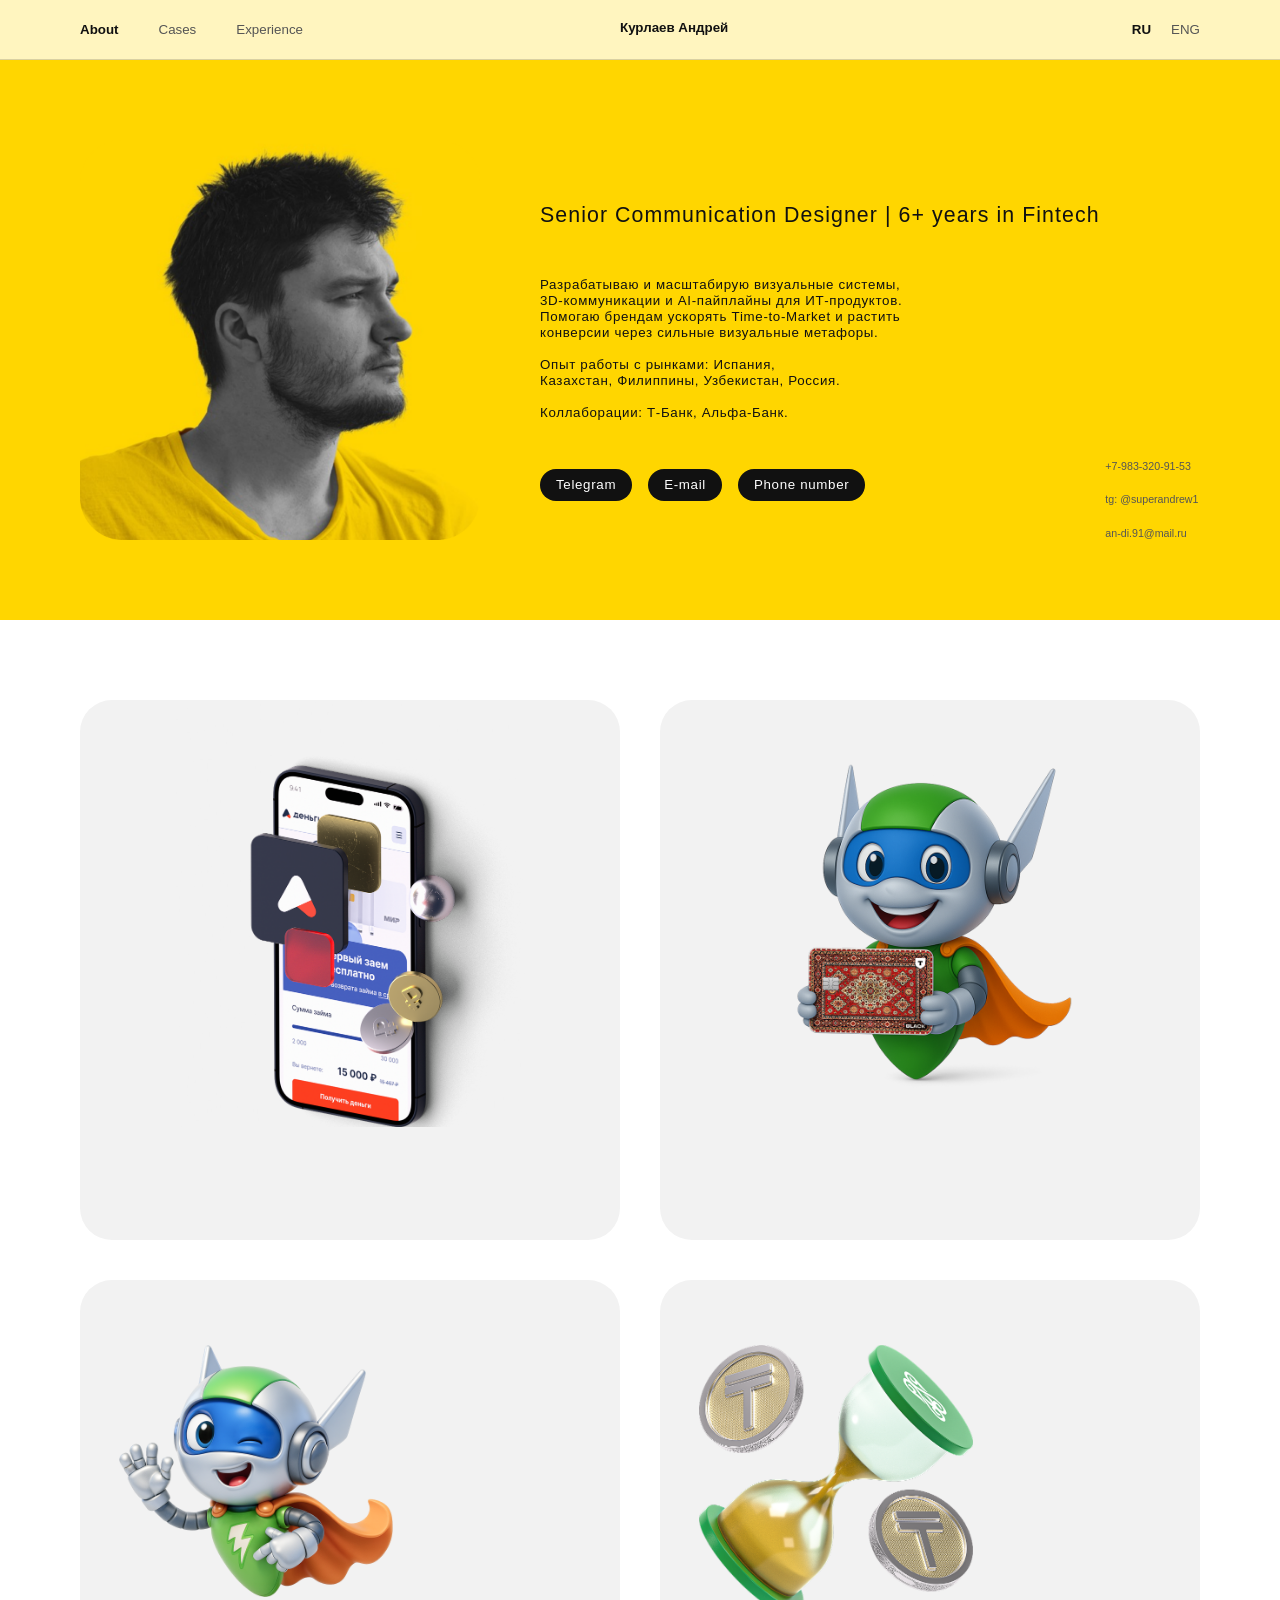
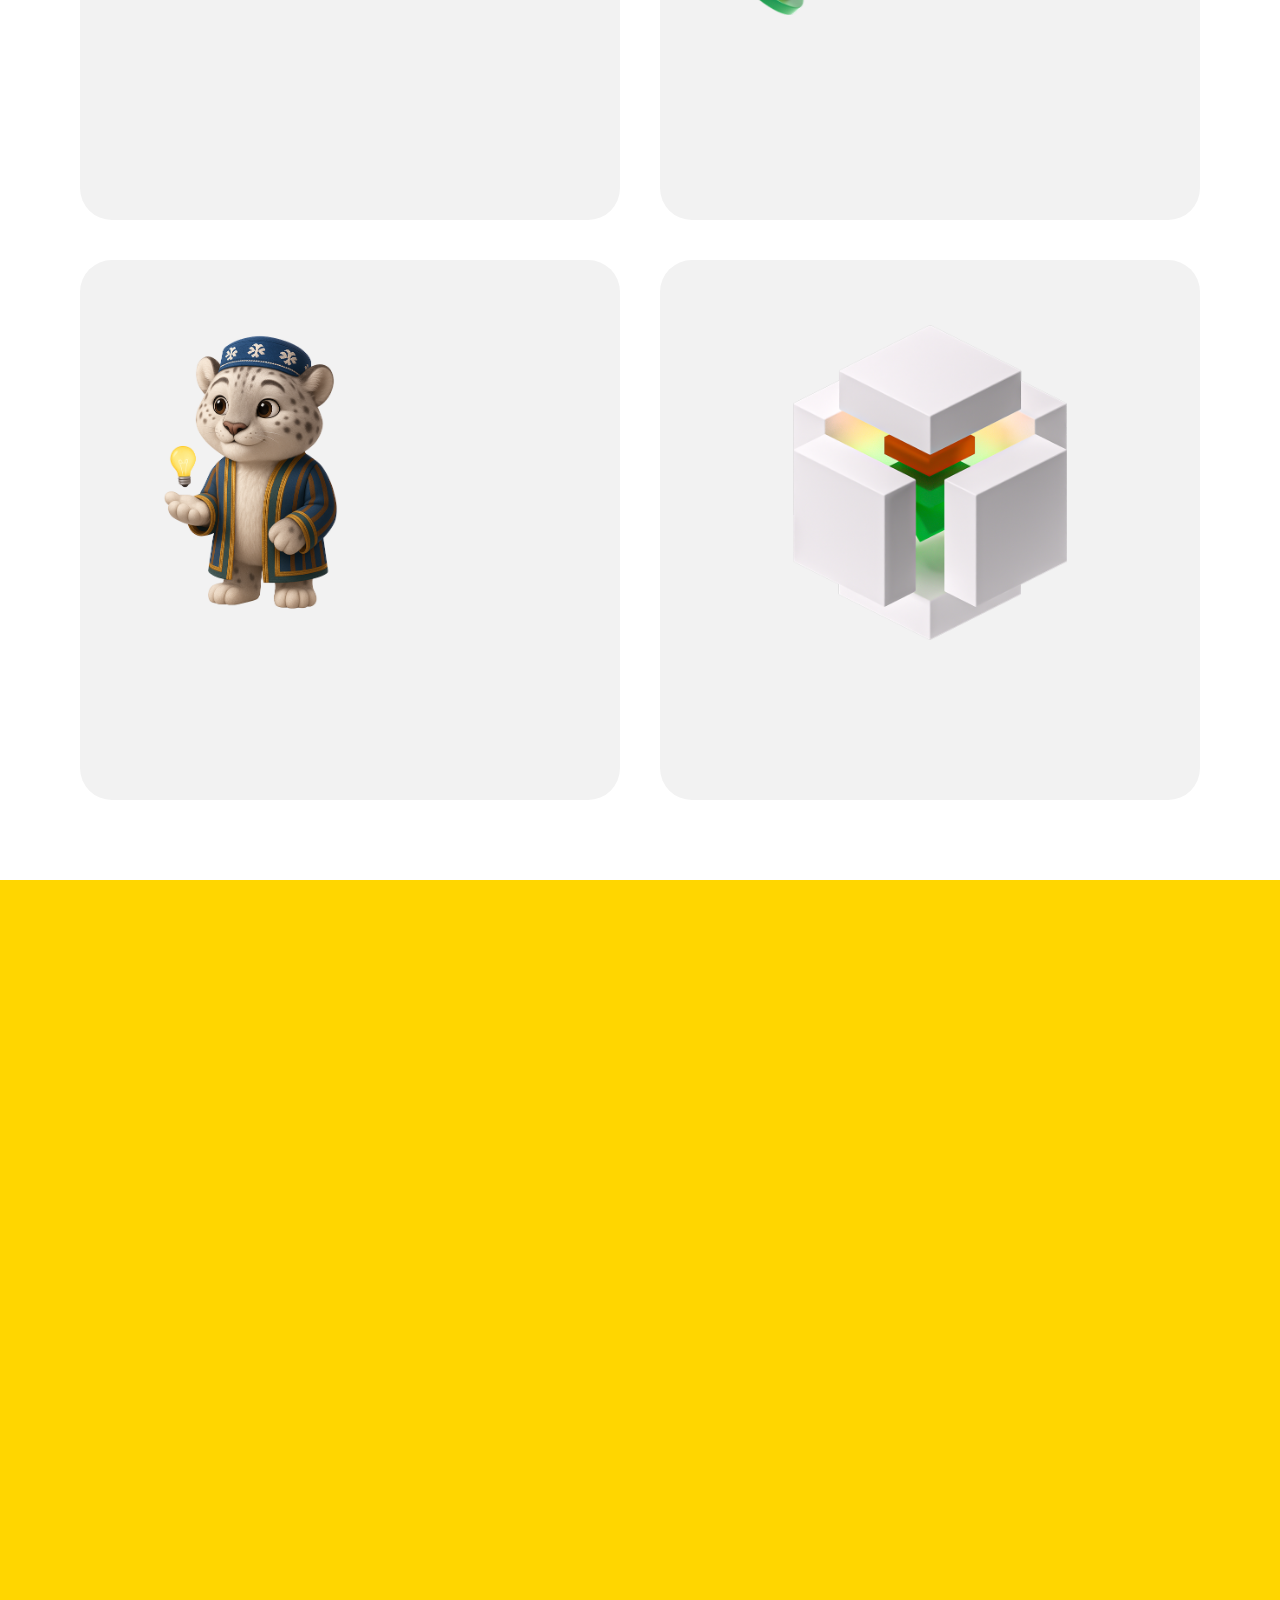
==== commit 605440ad: "добавлен скрипт с контактами и кнопки" ====
--- a/index.html
+++ b/index.html
@@ -81,6 +81,18 @@
            Коллаборации: Т-Банк, Альфа-Банк.
         </p>
     </div>
+
+    <div class="hero-contacts-actions">
+    <!-- Кнопка Telegram -->
+    <button class="contact-btn" data-copy="@superandrew1" data-ru="Telegram" data-en="Telegram">Telegram</button>
+
+    <!-- Кнопка Email -->
+    <button class="contact-btn" data-copy="an-di.91@mail.ru" data-ru="E-mail" data-en="E-mail">E-mail</button>
+
+    <!-- Кнопка Телефона -->
+    <button class="contact-btn" data-copy="+79833209153" data-ru="Phone number" data-en="Phone number">Phone number</button>
+    </div>
+    
 </div>
             
             <!-- Правая колонка: контакты -->
@@ -467,5 +479,30 @@
     });
 </script>
 
+<script>
+    document.addEventListener("DOMContentLoaded", function() {
+        // Логика автоматического копирования в буфер обмена
+        document.querySelectorAll('.contact-btn').forEach(button => {
+            button.addEventListener('click', () => {
+                // Берем значение из атрибута data-copy каждой кнопки
+                const textToCopy = button.getAttribute('data-copy');
+                
+                // Записываем текст в буфер обмена пользователя
+                navigator.clipboard.writeText(textToCopy).then(() => {
+                    // Добавляем класс, который показывает всплывашку "Copied!"
+                    button.classList.add('copied');
+                    
+                    // Через 1.5 секунды убираем класс, чтобы плашка красиво скрылась
+                    setTimeout(() => {
+                        button.classList.remove('copied');
+                    }, 1500);
+                }).catch(err => {
+                    console.error('Ошибка при копировании: ', err);
+                });
+            });
+        });
+    });
+</script>
+
 </body>
 </html>
--- a/styles.css
+++ b/styles.css
@@ -119,10 +119,10 @@
 /* ЦЕНТРАЛЬНЫЙ БЛОК ТЕКСТА (850x311, сверху 235px, слева 690px от контента) */
 .hero-text-block {
     position: absolute !important;
-    top: 12.2395vw !important;        /* Ровно 235px от нуля контента */
+    top: 9.6354vw !important;       /* Ровно 235px от нуля контента */
     left: 35.9375vw !important;       /* Ровно 690px от нуля контента */
     width: 44.2708vw !important;       /* Ровно 850px */
-    height: 16.1979vw !important;      /* Ровно 311px */
+    height: 21.1979vw !important;      /* Ровно 311px */
     display: flex !important;
     flex-direction: column !important;
     justify-content: flex-start !important;
@@ -6072,4 +6072,76 @@
 /* 3. Меняем цвет надписи Next project в первой карточке */
 #nav-other-1 .slider-card-link:nth-child(6) .slider-card-action {
     color: #555555 !important; /* Твой кастомный цвет */
-}+}
+
+/* ==========================================================================
+   КНОПКИ КОНТАКТОВ (Добавь это в самый низ CSS-файла)
+   ========================================================================== */
+
+/* Контейнер, который намертво сажает кнопки на левый край текстового блока */
+.hero-contacts-actions {
+    display: flex !important;
+    justify-content: flex-start !important; /* Прижимает контент внутри себя влево */
+    align-self: flex-start !important;     /* ЖЕСТКИЙ ФИКС: приказывает ВСЕМУ контейнеру встать по левому краю родителя */
+    align-items: center !important;
+    gap: 1.25vw !important;                 /* Горизонтальное расстояние 24px */
+    margin-top: 2.5vw !important;           /* Отступ 48px сверху от текста */
+    margin-left: 0 !important;              /* Сбрасываем возможные сдвиги */
+    margin-right: auto !important;          /* Заталкивает кнопки влево, заполняя пустоту справа */
+    width: 100% !important;
+}
+
+/* Сами овальные кнопки */
+.contact-btn {
+    position: relative !important;
+    display: inline-block !important;       /* Ширина адаптивна под текст */
+    height: 2.5vw !important;               /* Высота 48px */
+    padding: 0 1.25vw !important;           /* Отступы от текста по 24px */
+    
+    /* Центрирование текста внутри кнопки */
+    text-align: center !important;
+    line-block-baseline: middle !important;
+    line-height: 2.5vw !important;          /* Выравнивание по вертикали */
+    
+    /* Твой шрифт AKT */
+    font-family: 'AKT', sans-serif !important;
+    font-size: 1.0416vw !important;         /* Размер 20px */
+    letter-spacing: 0.05em !important;      /* Трекинг 5% */
+    
+    /* Цветовая схема */
+    background-color: #111111 !important;
+    color: #ffffff !important;
+    border: none !important;
+    cursor: pointer !important;
+    border-radius: 1.25vw !important;       /* Скругление 24px */
+    transition: background-color 0.5s ease !important;
+}
+
+/* Ховер */
+.contact-btn:hover {
+    background-color: #555555 !important;
+}
+
+/* Всплывашка "Copied!" */
+.contact-btn::after {
+    content: 'Copied!' !important;
+    position: absolute !important;
+    bottom: 3.125vw !important;
+    left: 50% !important;
+    transform: translateX(-50%) translateY(10px) !important;
+    background: #111111 !important;
+    color: #fff !important;
+    padding: 0.3125vw 0.625vw !important;
+    font-size: 0.729vw !important;
+    letter-spacing: 0 !important;
+    border-radius: 0.2vw !important;
+    opacity: 0 !important;
+    pointer-events: none !important;
+    transition: all 0.2s ease !important;
+    line-height: normal !important;
+}
+
+.contact-btn.copied::after {
+    opacity: 1 !important;
+    transform: translateX(-50%) translateY(0) !important;
+}}
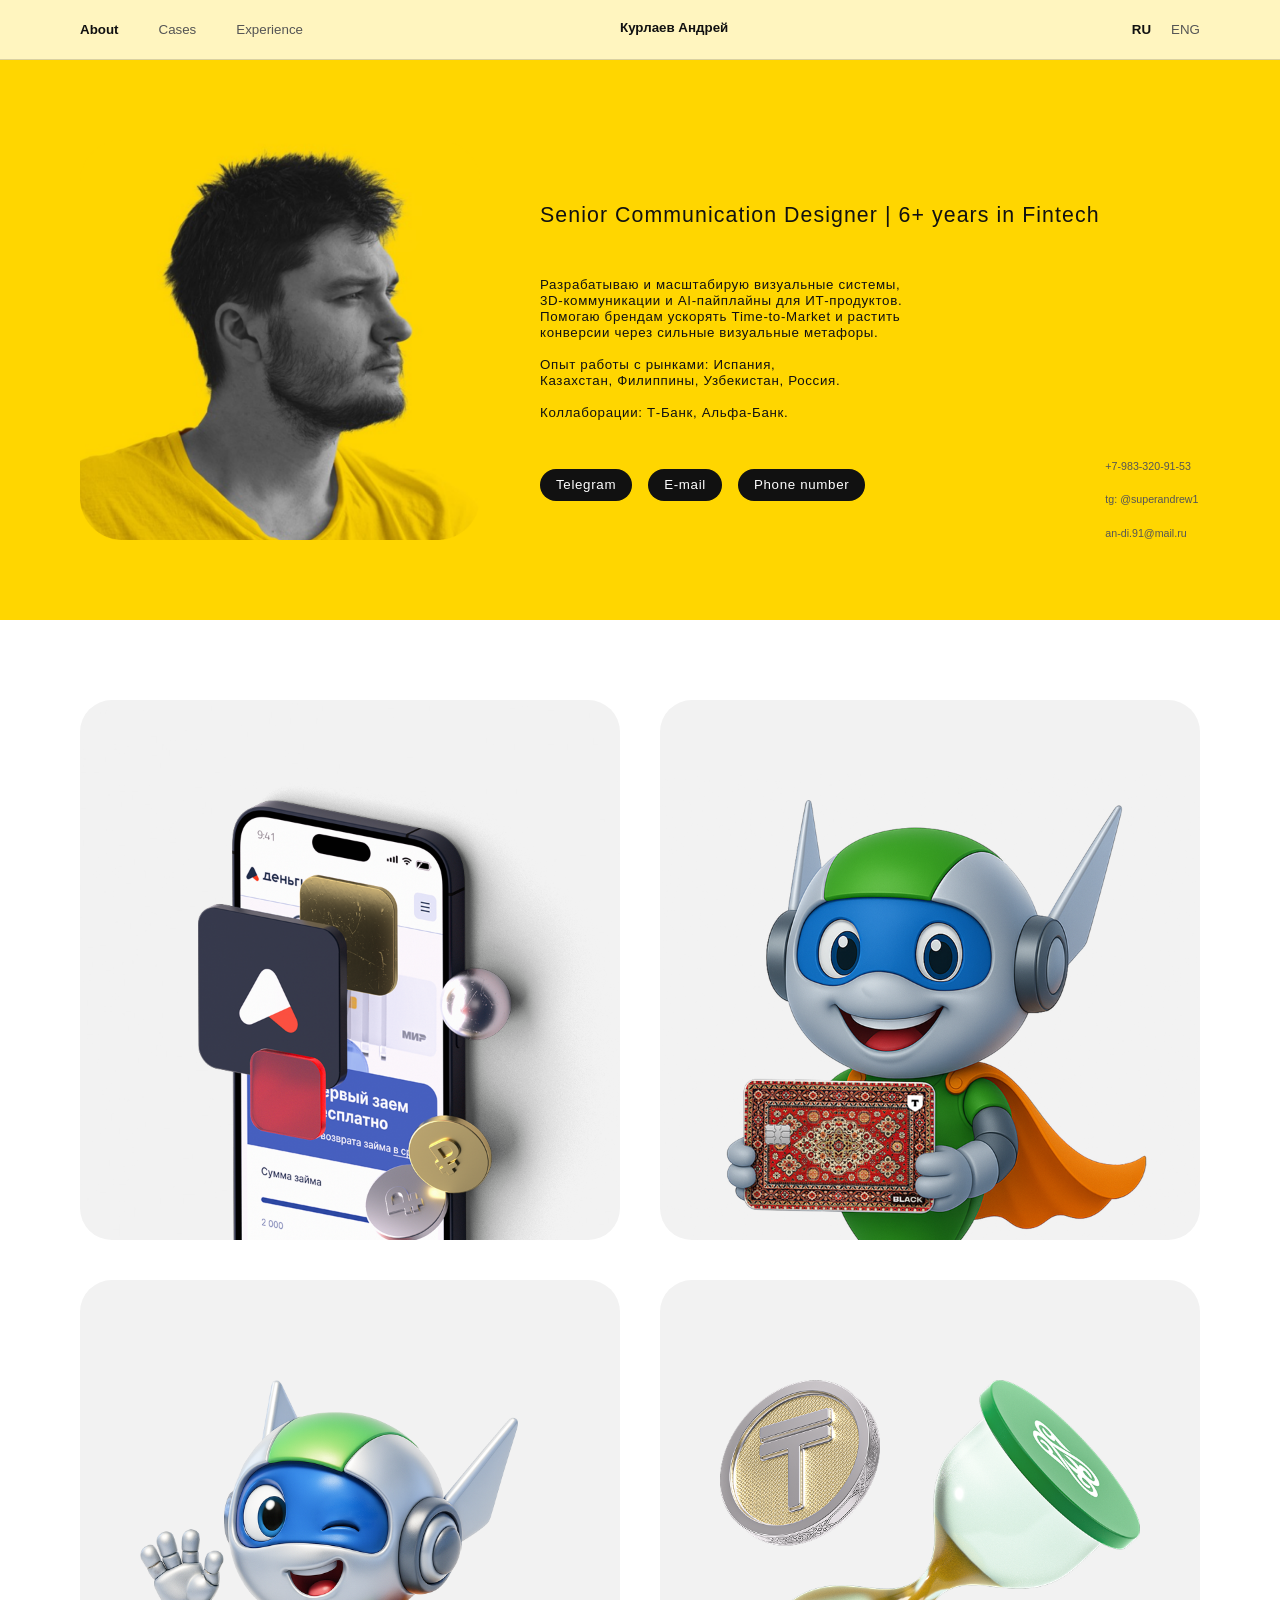
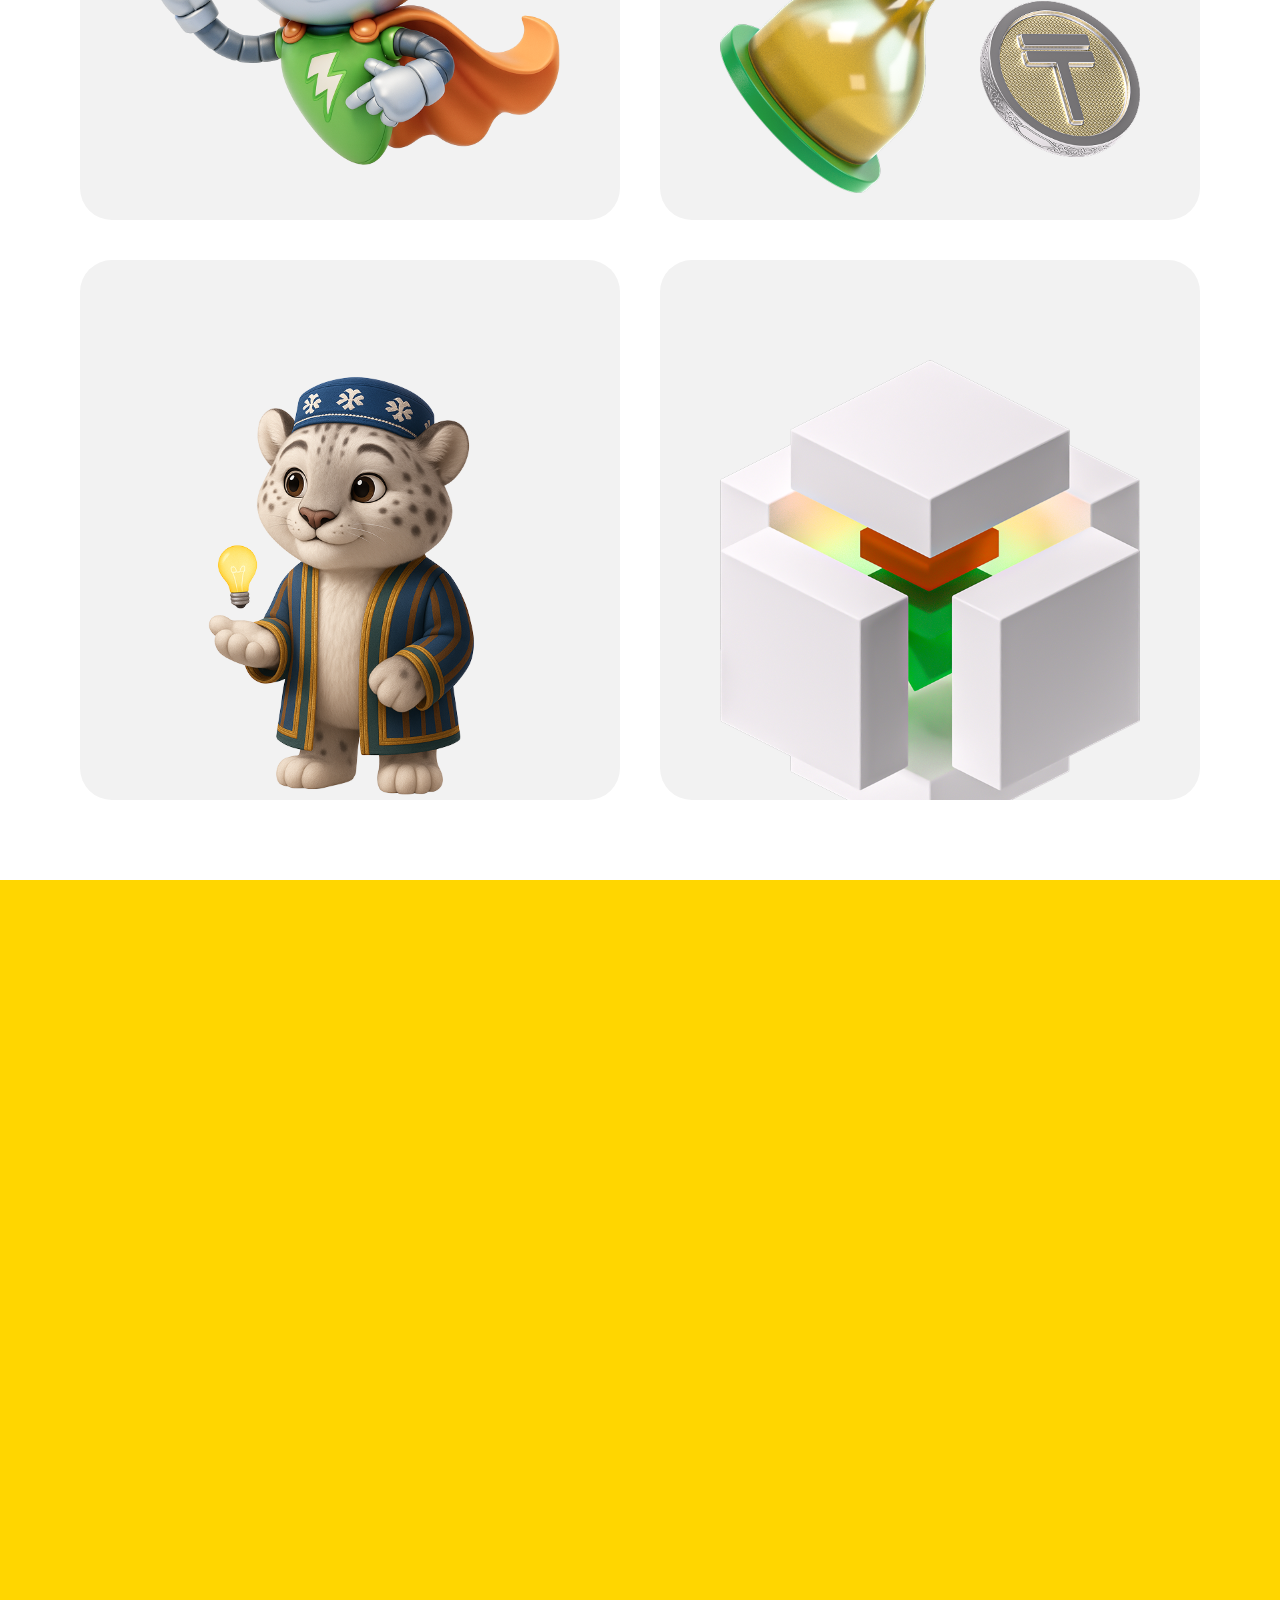
==== commit 604307f1: "ссылка на тг, правка" ====
--- a/index.html
+++ b/index.html
@@ -84,7 +84,7 @@
 
     <div class="hero-contacts-actions">
     <!-- Кнопка Telegram -->
-    <button class="contact-btn" data-copy="@superandrew1" data-ru="Telegram" data-en="Telegram">Telegram</button>
+    <button class="contact-btn" data-copy="https://t.me/superandrew1" data-ru="Telegram" data-en="Telegram">Telegram</button>
 
     <!-- Кнопка Email -->
     <button class="contact-btn" data-copy="an-di.91@mail.ru" data-ru="E-mail" data-en="E-mail">E-mail</button>
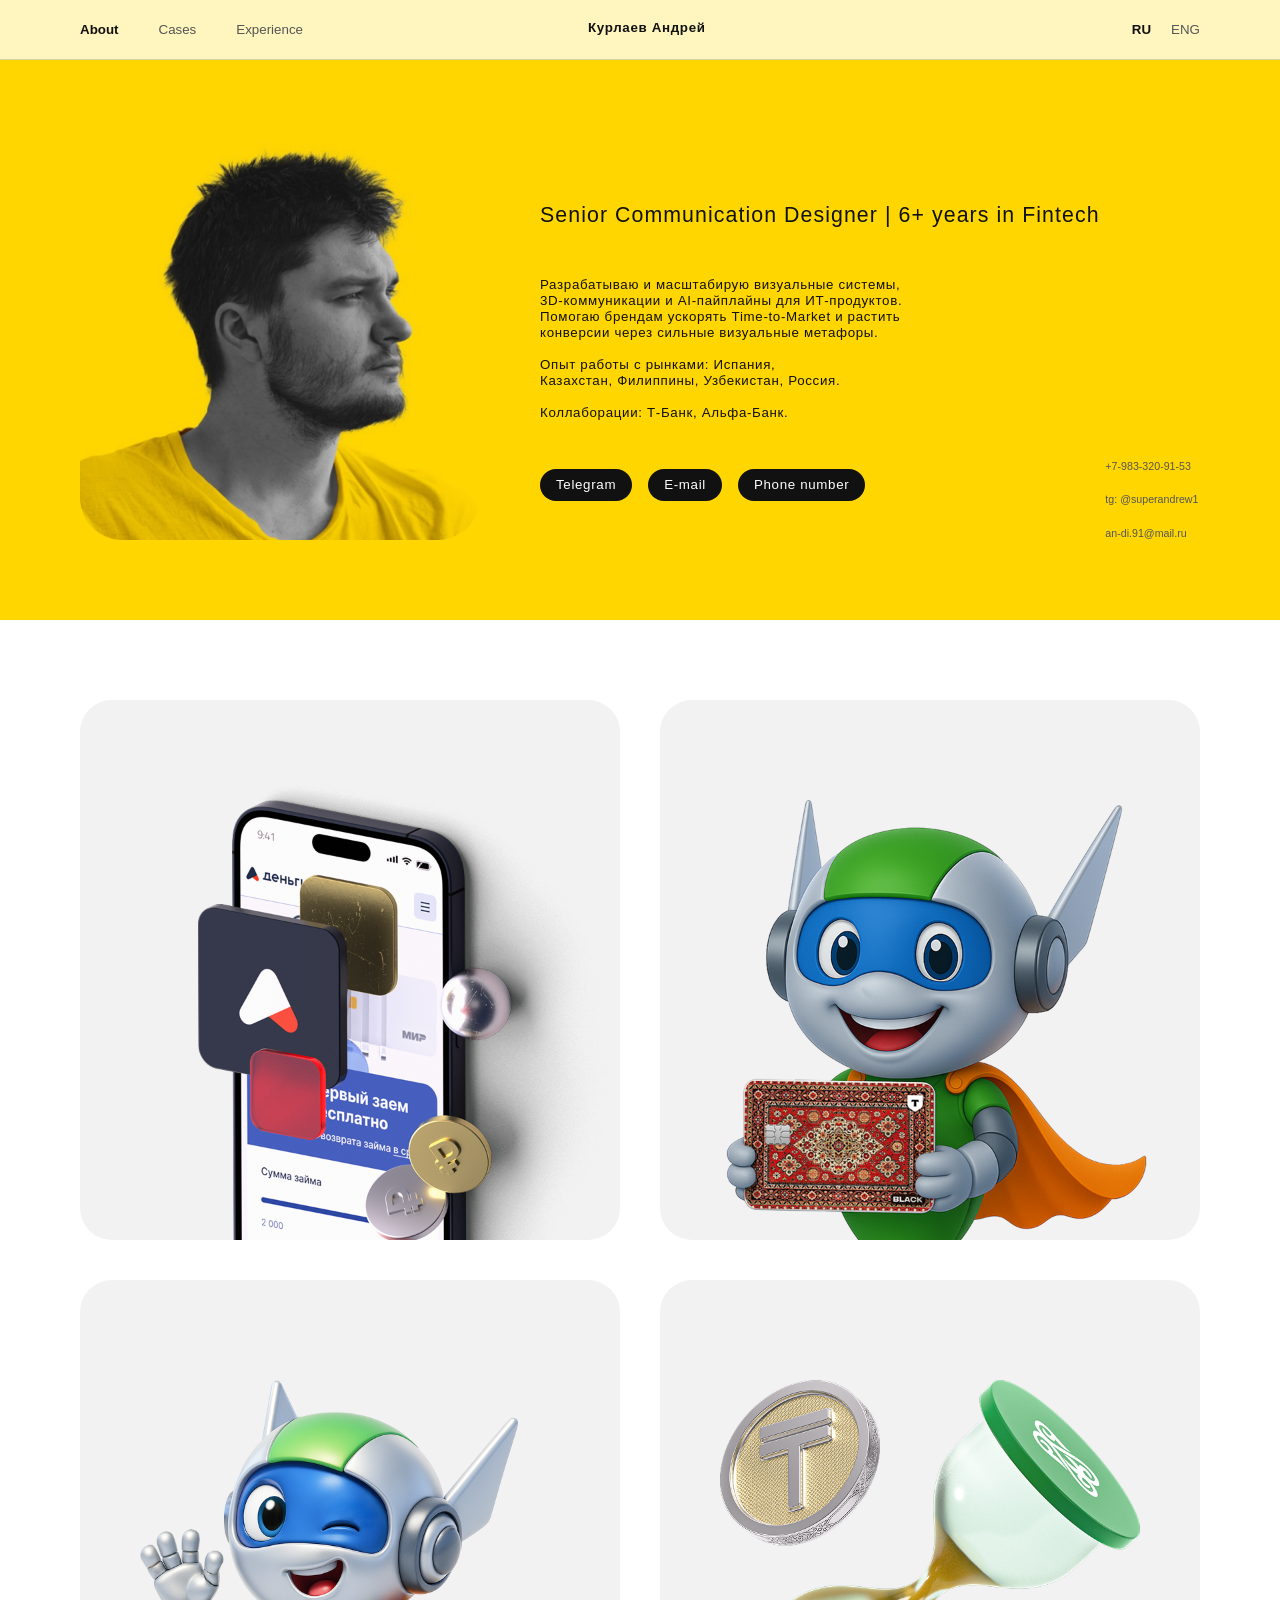
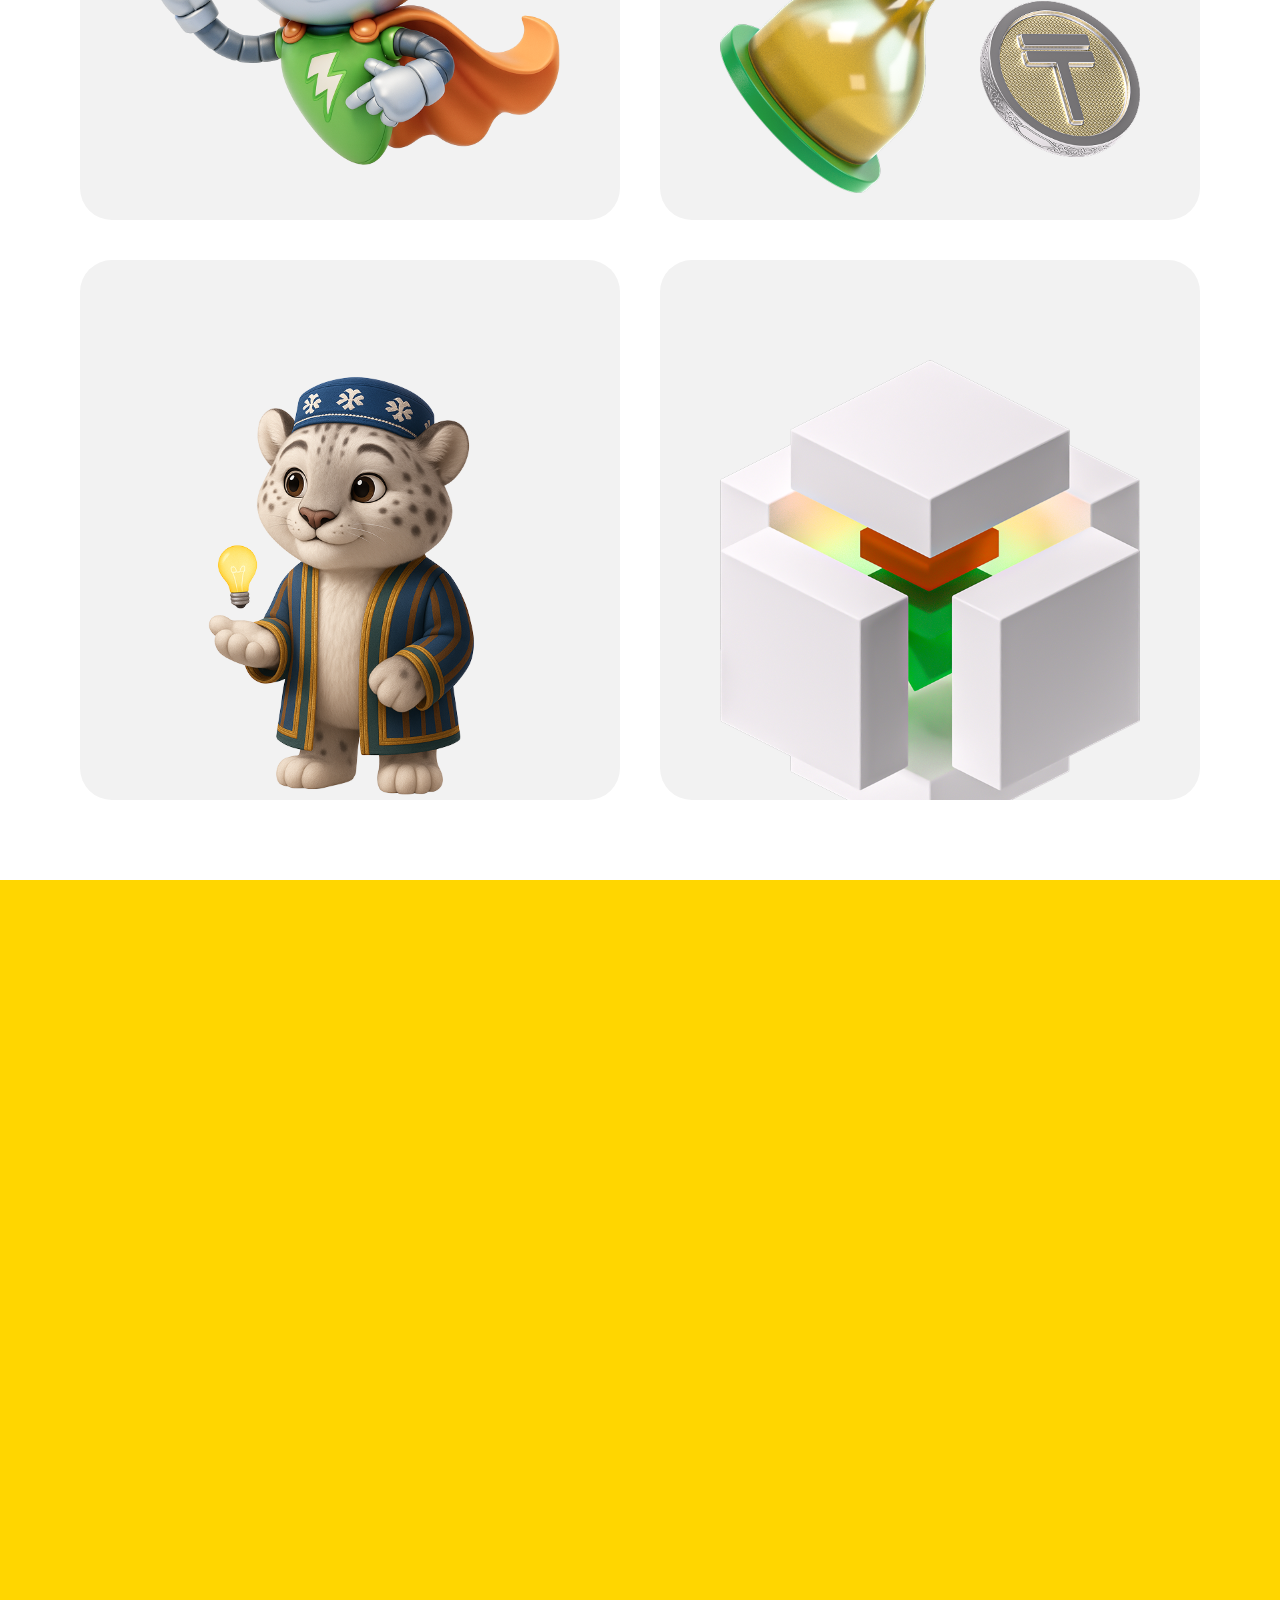
==== commit 698ed6c0: "добавлен экран лоадера" ====
--- a/index.html
+++ b/index.html
@@ -21,6 +21,16 @@
     </style>
 </head>
 <body>
+
+    <div id="preloader">
+    <div id="preloader-text" data-ru="Курлаев Андрей" data-en="Kurlaev Andrew">Курлаев Андрей</div>
+    
+    <div class="preloader-line-container">
+        <div class="progress-bar-line">
+            <div id="progress-bar-fill"></div>
+        </div>
+    </div>
+</div>
 
     <header class="site-header-fixed">
     
@@ -504,5 +514,91 @@
     });
 </script>
 
+<script>
+    (function() {
+        const preloader = document.getElementById('preloader');
+        const textEl = document.getElementById('preloader-text');
+        const lineContainer = document.querySelector('.preloader-line-container');
+        const headerName = document.querySelector('.header-title-center');
+        
+        let count = 0;
+
+        // Имитация загрузки до 90%
+        const counterInterval = setInterval(() => {
+            if (count < 90) {
+                count += Math.floor(Math.random() * 4) + 1;
+                if (count > 90) count = 90;
+                updateLoadingProgress(count);
+            }
+        }, 40);
+
+        function updateLoadingProgress(value) {
+            if (textEl) textEl.style.setProperty('--progress', value + '%');
+            if (preloader) preloader.style.setProperty('--raw-progress', value);
+        }
+
+        // Финал при полной загрузке контента страницы
+        window.addEventListener('load', function() {
+            clearInterval(counterInterval);
+            
+            let finishCount = count;
+            const finishInterval = setInterval(() => {
+                if (finishCount < 100) {
+                    finishCount += 2;
+                    updateLoadingProgress(finishCount);
+                } else {
+                    clearInterval(finishInterval);
+                    
+                    // Фиксация 100% на экране перед стартом движения
+                    setTimeout(() => {
+                        // 1. Плавно гасим линию лоадера
+                        if (lineContainer) lineContainer.classList.add('fade-out');
+                        
+                        setTimeout(() => {
+                            // 2. Считываем точные динамические координаты хедера
+                            if (headerName && textEl) {
+                                const targetRect = headerName.getBoundingClientRect();
+                                
+                                // Переводим летящий текст в сплошной цвет #111111 (убираем градиент)
+                                const isHovered = window.getComputedStyle(textEl).webkitTextFillColor !== 'transparent';
+                                textEl.style.background = 'none';
+                                textEl.style.webkitTextFillColor = isHovered ? '#555555' : '#111111';
+                                
+                                // Отправляем текст лоадера точно в координаты хедера
+                                textEl.style.top = targetRect.top + 'px';
+                                textEl.style.left = targetRect.left + 'px';
+                            }
+                            
+                            // 3. Синхронно отправляем сам желтый экран загрузки вверх
+                            if (preloader) preloader.classList.add('slide-up');
+                            
+                            // 4. ТИДОРОГАЯ ПАУЗА И РАСТВОРЕНИЕ
+                            // Ждем ровно 800мс (время, пока текст летит и встает на место хедера)
+                            setTimeout(() => {
+                                
+                                // Текст ПРИЛЕТЕЛ и ЗАМЕР. Держим его видимым ещё полсекунды (500мс)
+                                setTimeout(() => {
+                                    if (textEl) {
+                                        textEl.style.opacity = '0'; // Вот теперь плавно растворяем
+                                    }
+                                    
+                                    // Полностью убираем элементы из DOM после фейда
+                                    setTimeout(() => {
+                                        if (textEl) textEl.style.display = 'none';
+                                        if (preloader) preloader.style.display = 'none';
+                                    }, 400);
+
+                                }, 500); // <-- ВРЕМЯ ЗАВИСАНИЯ ИМЕНИ В ШАПКЕ (500мс = 0.5 секунды)
+                                
+                            }, 800); // Время полета
+                            
+                        }, 200);
+                    }, 400);
+                }
+            }, 15);
+        });
+    })();
+</script>
+
 </body>
 </html>
--- a/styles.css
+++ b/styles.css
@@ -5380,15 +5380,16 @@
 .header-title-center {
     position: absolute !important;
     top: 0 !important;
-    left: 42.1875vw !important;       /* Ровно 810px от левого нуля контента */
-    width: 15.625vw !important;         /* Ровно 300px */
+    left: 39.6875vw !important;       /* Ровно 762px от левого нуля контента */
+    width: 8.125vw !important;         /* Ровно 300px */
     height: 1.5625vw !important;       /* Ровно 30px */
     font-family: 'AKT', sans-serif !important;
     font-size: 1.0416vw !important;    /* Ровно 20px */
     font-weight: 700 !important;       /* Bold */
     color: #111111 !important;
     line-height: 1.20 !important;      /* Интерлиньяж 120% */
-    text-align: left !important;
+    letter-spacing: 0.05em !important;
+    text-align: center !important;
     margin: 0 !important;
     white-space: nowrap !important;
     -webkit-font-smoothing: antialiased !important;
@@ -6144,4 +6145,110 @@
 .contact-btn.copied::after {
     opacity: 1 !important;
     transform: translateX(-50%) translateY(0) !important;
-}}+}
+
+/* ==========================================================================
+   ФИКСИРОВАННЫЙ ПРЕЛОАДЕР (Цвет #FFD600, расчет от 1920px)
+   ========================================================================== */
+
+#preloader {
+    position: fixed !important;
+    top: 0 !important;
+    left: 0 !important;
+    width: 100vw !important;
+    height: 100vh !important;
+    background-color: #FFD600 !important;
+    z-index: 99999 !important;
+    /* Анимация плавного подъема самого экрана загрузки вверх */
+    transition: transform 0.8s cubic-bezier(0.85, 0, 0.15, 1) !important;
+}
+
+/* Экран загрузки поднимается вверх */
+#preloader.slide-up {
+    transform: translateY(-100vh) !important;
+}
+
+/* ТЕКСТ ЛОАДЕРА: Копия твоего хедера по координатам, но по центру экрана */
+#preloader-text {
+    position: fixed !important;
+    z-index: 100000 !important;
+    
+    /* Точное положение по центру экрана 1680x840 (по ТЗ сверху/снизу 391px, с учетом высоты шрифта) */
+    top: calc(50vh - 1.25vw) !important; 
+    left: 45.9375vw !important;       /* Ровно 762px от левого нуля контента */
+    width: 8.125vw !important;         /* Ровно 300px, как в хедере */
+    
+    /* Свойства шрифта 1 в 1 из твоего ТЗ и хедера */
+    font-family: 'AKT', sans-serif !important;
+    font-size: 1.0416vw !important;    /* Ровно 20px */
+    font-weight: 700 !important;
+    line-height: 1.20 !important;
+    letter-spacing: 0.05em !important;
+    text-align: center !important;
+    white-space: nowrap !important;
+    -webkit-font-smoothing: antialiased !important;
+    -moz-osx-font-smoothing: grayscale !important;
+    
+    /* Градиентная плавная заливка */
+    background: linear-gradient(to right, #111111 var(--progress, 0%), #555555 var(--progress, 0%)) !important;
+    -webkit-background-clip: text !important;
+    -webkit-text-fill-color: transparent !important;
+    
+    /* Плавность для анимации полета и растворения */
+    transition: top 0.8s cubic-bezier(0.85, 0, 0.15, 1), 
+                left 0.8s cubic-bezier(0.85, 0, 0.15, 1), 
+                opacity 0.4s ease,
+                background 0.1s linear !important;
+}
+
+/* Вспомогательный контейнер для линии: встает строго под текст с отступом 24px */
+.preloader-line-container {
+    position: fixed !important;
+    top: calc(50vh - 1.25vw + 20px + 24px) !important; /* Центр экрана (высота текста) + отступ 24px */
+    left: 50vw !important;
+    transform: translateX(-50%) !important;
+    width: 156px !important;                            /* Длина линии ровно 156px по ТЗ */
+    display: flex !important;
+    justify-content: center !important;
+    transition: opacity 0.3s ease !important;
+    margin: 0 !important;
+    padding: 0 !important;
+}
+
+/* Сама серая линия подложки */
+.progress-bar-line {
+    width: 100% !important;
+    height: 0.4166vw !important;       /* Толщина 8px (0.4166 от 1920) */
+    background-color: #555555 !important;
+    border-radius: 0.2083vw !important;/* Фаска 4px */
+    position: relative !important;
+    overflow: hidden !important;
+}
+
+/* Черный ползунок внутри линии (заполнение через scaleX) */
+#progress-bar-fill {
+    position: absolute !important;
+    top: 0 !important;
+    left: 0 !important;
+    width: 100% !important;
+    height: 100% !important;
+    background-color: #111111 !important;
+    transform: scaleX(calc(var(--raw-progress, 0) / 100)) !important;
+    transform-origin: left center !important;
+    transition: transform 0.1s linear, background-color 0.2s ease !important;
+}
+
+/* Класс скрытия линии перед полетом */
+.preloader-line-container.fade-out {
+    opacity: 0 !important;
+}
+
+/* ХОВЕР ЭФФЕКТЫ (Цвет 555555) */
+#preloader:hover #preloader-text {
+    background: linear-gradient(to right, #555555 var(--progress, 0%), #555555 var(--progress, 0%)) !important;
+    -webkit-background-clip: text !important;
+    -webkit-text-fill-color: transparent !important;
+}
+#preloader:hover #progress-bar-fill {
+    background-color: #555555 !important;
+}
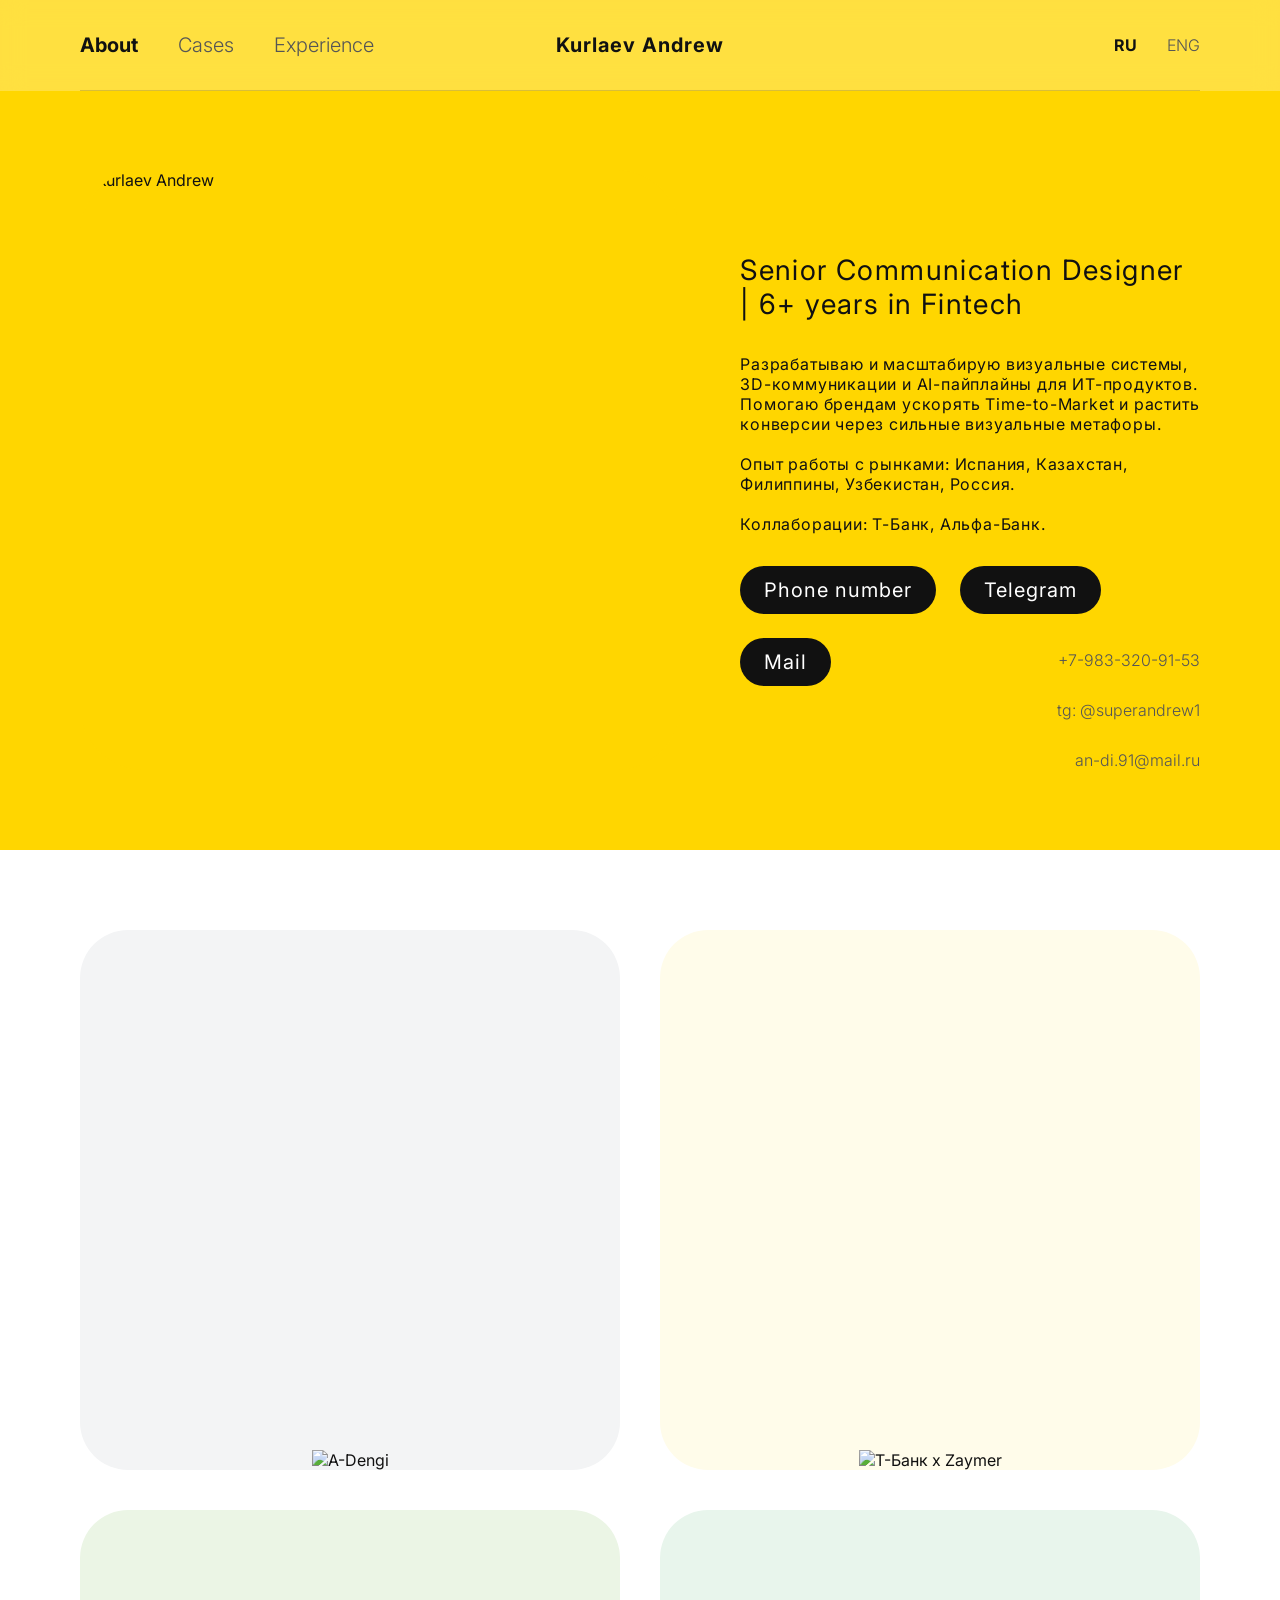
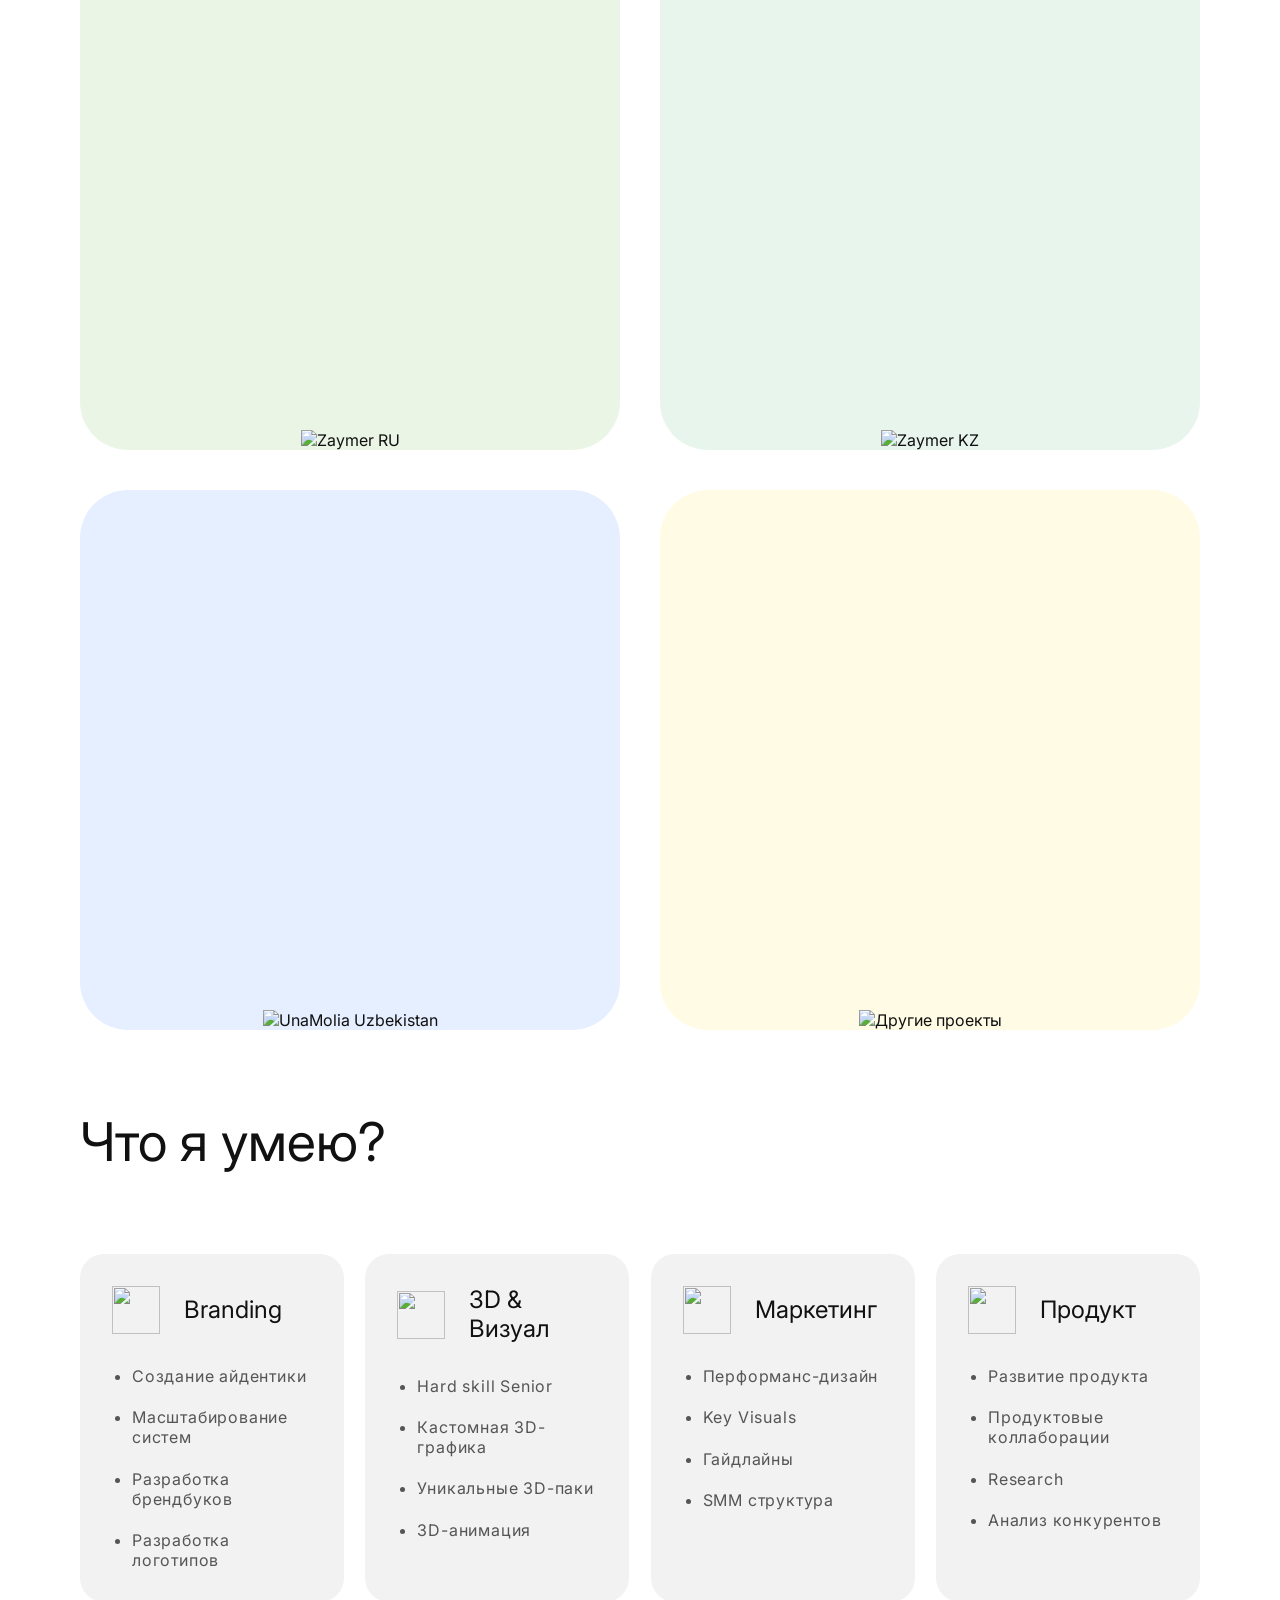
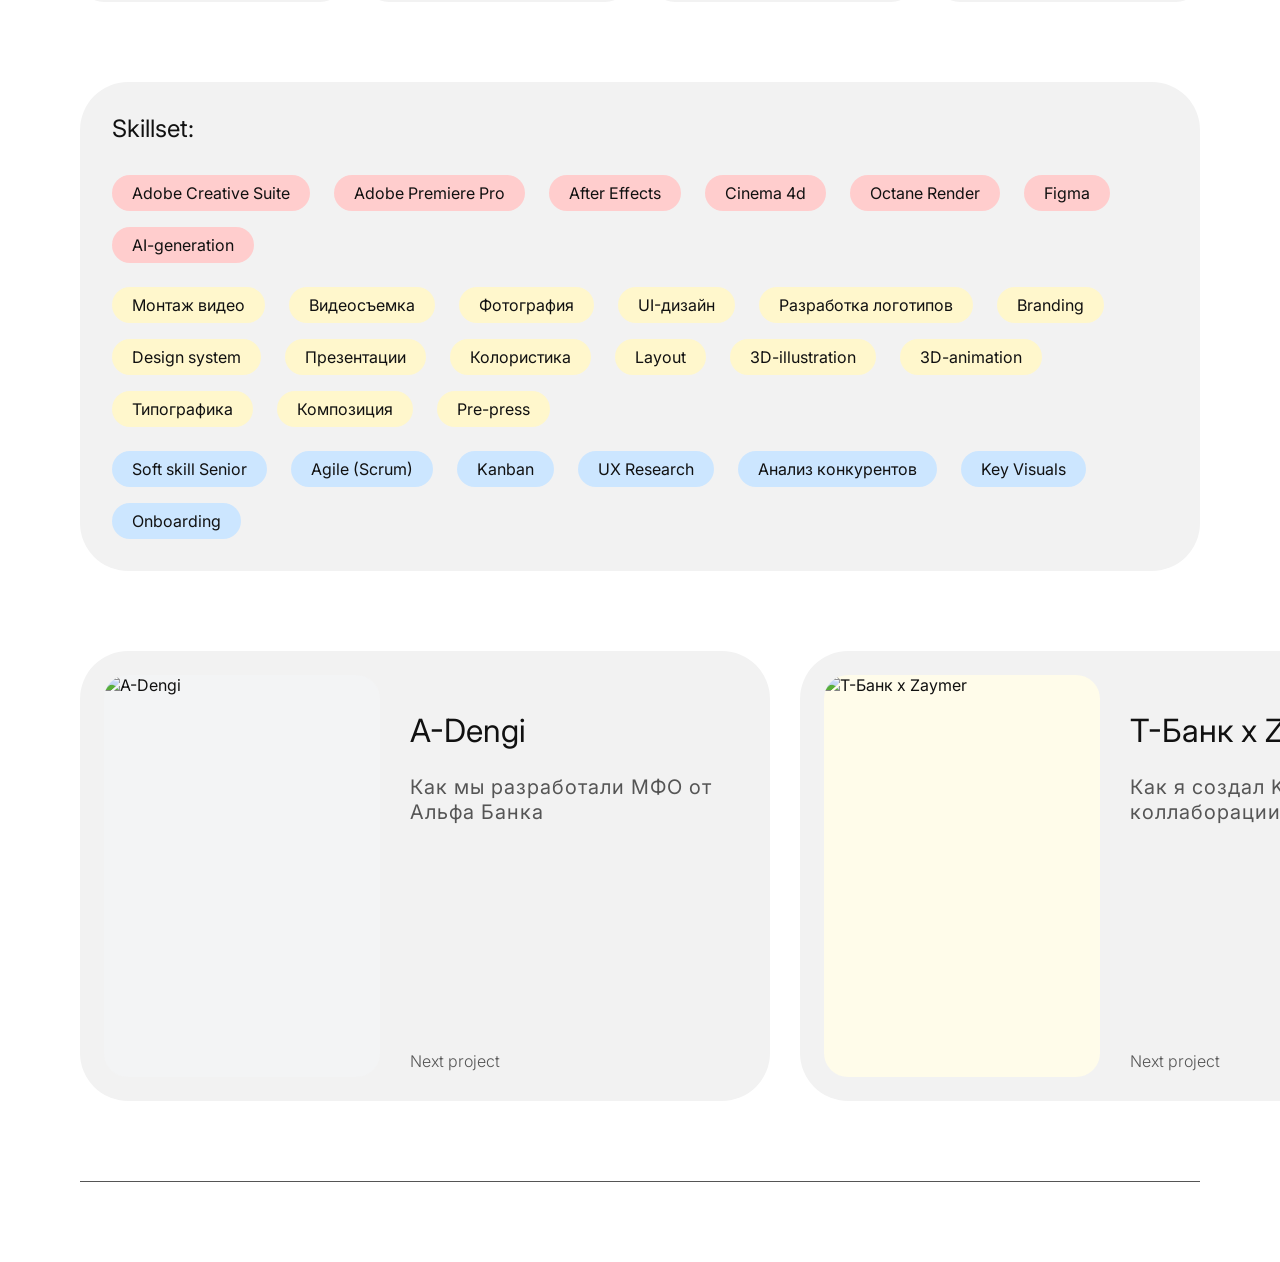
==== commit 80fa6c3f: "загрузил новую версию 2.0 (добавил мобилку)" ====
--- a/index.html
+++ b/index.html
@@ -1,604 +1,381 @@
 <!DOCTYPE html>
 <html lang="ru">
 <head>
-    <meta charset="UTF-8">
-    <meta name="viewport" content="width=device-width, initial-scale=1.0, maximum-scale=1.0, user-scalable=no">
-    <title>Kurlaev Andrew — Senior Communication Designer</title>
-    
-    <link rel="stylesheet" href="styles.css">
-    
-    <style>
-        /* Базовые системные сбросы, чтобы страница не прыгала до прогрузки основного CSS */
-        html, body {
-            margin: 0;
-            padding: 0;
-            width: 100%;
-            background-color: #FFD600;
-            overflow-x: hidden;
-            -webkit-font-smoothing: antialiased;
-            -moz-osx-font-smoothing: grayscale;
-        }
-    </style>
+  <meta charset="UTF-8" />
+  <meta name="viewport" content="width=device-width, initial-scale=1.0" />
+  <title>Kurlaev Andrew — Senior Communication Designer</title>
+  <link rel="preconnect" href="https://fonts.googleapis.com" />
+  <link rel="preconnect" href="https://fonts.gstatic.com" crossorigin />
+  <link href="https://fonts.googleapis.com/css2?family=Inter:wght@300;400;700&display=swap" rel="stylesheet" />
+  <link rel="stylesheet" href="style.css" />
 </head>
 <body>
 
-    <div id="preloader">
-    <div id="preloader-text" data-ru="Курлаев Андрей" data-en="Kurlaev Andrew">Курлаев Андрей</div>
-    
-    <div class="preloader-line-container">
-        <div class="progress-bar-line">
-            <div id="progress-bar-fill"></div>
-        </div>
+  <!-- Липкая шапка с блуром 25% -->
+  <header class="site-header" id="header">
+    <div class="header-inner">
+      <button class="burger-btn" id="burgerBtn" aria-label="Открыть меню" aria-expanded="false">
+        <span></span>
+        <span></span>
+        <span></span>
+      </button>
+
+      <nav class="header-nav" aria-label="Основная навигация">
+        <a href="#about" class="nav-link is-active">About</a>
+        <a href="#cases" class="nav-link">Cases</a>
+        <a href="#experience" class="nav-link">Experience</a>
+      </nav>
+
+      <a href="#about" class="header-brand">Kurlaev Andrew</a>
+
+      <div class="lang-switch" role="group" aria-label="Выбор языка">
+        <button class="lang-btn is-active" data-lang="ru">RU</button>
+        <button class="lang-btn" data-lang="eng">ENG</button>
+      </div>
     </div>
-</div>
-
-    <header class="site-header-fixed">
-    
-    <!-- Нижняя линия во всю ширину экрана (1920px) теперь лежит здесь -->
-    <div class="header-bottom-line"></div>
-
-    <div class="header-wrapper-fluid">
-        <div class="header-row">
-            
-            <!-- Левая навигация -->
-            <nav class="header-nav-main">
-                <a href="#about" class="header-nav-link active">About</a>
-                <a href="#cases" class="header-nav-link">Cases</a> 
-                <a href="#skills" class="header-nav-link">Experience</a> 
-            </nav>
-            
-            <!-- Центр -->
-            <div class="header-title-center" data-ru="Курлаев Андрей" data-en="Kurlaev Andrew">Курлаев Андрей</div>
-            
-            <!-- Правые языки -->
-            <div class="header-nav-lang">
-                <a href="?lang=ru" class="header-lang-link">RU</a>
-                <a href="?lang=en" class="header-lang-link active">ENG</a>
-            </div>
-            
-        </div>
+    <div class="header-divider"></div>
+  </header>
+
+  <!-- Выдвижное мобильное меню -->
+  <div class="mobile-menu" id="mobileMenu" aria-hidden="true">
+    <nav class="mobile-menu-nav">
+      <a href="#about" class="mobile-nav-link">About</a>
+      <a href="#cases" class="mobile-nav-link">Cases</a>
+      <a href="#experience" class="mobile-nav-link">Experience</a>
+    </nav>
+    <div class="mobile-menu-contacts">
+      <a href="tel:+79833209153">+7-983-320-91-53</a>
+      <a href="https://t.me/superandrew1" target="_blank" rel="noopener">tg: @superandrew1</a>
+      <a href="mailto:an-di.91@mail.ru">an-di.91@mail.ru</a>
     </div>
-</header>
-
-    <section class="section-hero-about" id="about">
-    <div class="hero-wrapper-fluid">
-        <div class="hero-row">
-            
-            <!-- Левая колонка: фото -->
-            <div class="hero-photo-block">
-                <img src="images/hero.png" alt="Andrew Kurlaev" class="hero-img">
-            </div>
-            
-            <!-- Центральная колонка: манифест -->
-            <div class="hero-text-block">
-    <div class="hero-subtitle-top" 
-         data-ru="Senior Communication Designer | 6+ years in Fintech" 
-         data-en="Senior Communication Designer | 6+ years in Fintech">
-         Senior Communication Designer | 6+ years in Fintech
+  </div>
+
+  <main>
+    <!-- Секция 1: About (Hero) -->
+    <section class="hero" id="about">
+      <div class="container hero-container">
+        <div class="hero-photo-wrap">
+          <img src="image/avatar.png" alt="Kurlaev Andrew" class="hero-photo" />
+        </div>
+
+        <div class="hero-content">
+          <h1 class="hero-title">
+            Senior Communication Designer | 6+ years in Fintech
+          </h1>
+
+          <div class="hero-description">
+            <p>
+              Разрабатываю и масштабирую визуальные системы, 3D-коммуникации и AI-пайплайны для ИТ-продуктов. Помогаю брендам ускорять Time-to-Market и растить конверсии через сильные визуальные метафоры.
+            </p>
+            <p>
+              Опыт работы с рынками: Испания, Казахстан, Филиппины, Узбекистан, Россия.
+            </p>
+            <p>
+              Коллаборации: Т-Банк, Альфа-Банк.
+            </p>
+          </div>
+
+          <div class="hero-actions">
+            <a href="tel:+79833209153" class="pill-btn">
+              <span class="btn-text-desktop">Phone number</span>
+              <span class="btn-text-mobile">Phone</span>
+            </a>
+            <a href="https://t.me/superandrew1" target="_blank" rel="noopener" class="pill-btn">
+              Telegram
+            </a>
+            <a href="mailto:an-di.91@mail.ru" class="pill-btn">
+              Mail
+            </a>
+          </div>
+        </div>
+
+        <div class="hero-contacts">
+          <a href="tel:+79833209153">+7-983-320-91-53</a>
+          <a href="https://t.me/superandrew1" target="_blank" rel="noopener">tg: @superandrew1</a>
+          <a href="mailto:an-di.91@mail.ru">an-di.91@mail.ru</a>
+        </div>
+      </div>
+    </section>
+
+    <!-- Секция 2: Cases -->
+    <section class="cases-section" id="cases">
+      <div class="container">
+        <div class="cases-grid">
+          <!-- 1. A-Dengi -->
+          <a href="a-dengi.html" class="case-card case-card--adengi">
+            <div class="case-card__text">
+              <h2 class="case-card__title">A-Dengi</h2>
+              <p class="case-card__subtitle">Как мы разработали МФО от Альфа Банка</p>
+            </div>
+            <div class="case-card__media">
+              <img src="image/case-1-adengi.png" alt="A-Dengi" class="case-img" />
+            </div>
+          </a>
+
+          <!-- 2. Т-Банк x Zaymer -->
+          <a href="tbank-zaymer.html" class="case-card case-card--tbank">
+            <div class="case-card__text">
+              <h2 class="case-card__title">Т-Банк x Zaymer</h2>
+              <p class="case-card__subtitle">Как я создал Key visual для коллаборации Zaymer и Т-Банк</p>
+            </div>
+            <div class="case-card__media">
+              <img src="image/case-2-tbank.png" alt="Т-Банк x Zaymer" class="case-img" />
+            </div>
+          </a>
+
+          <!-- 3. Zaymer RU -->
+          <a href="zaymer-ru.html" class="case-card case-card--zaymer-ru">
+            <div class="case-card__text">
+              <h2 class="case-card__title">Zaymer RU</h2>
+              <p class="case-card__subtitle">Как мы сделали крупный ребрендинг для лидера по выдачам МФО - Zaymer</p>
+            </div>
+            <div class="case-card__media">
+              <img src="image/case-3-zaymer-ru.png" alt="Zaymer RU" class="case-img" />
+            </div>
+          </a>
+
+          <!-- 4. Zaymer KZ -->
+          <a href="zaymer-kz.html" class="case-card case-card--zaymer-kz">
+            <div class="case-card__text">
+              <h2 class="case-card__title">Zaymer KZ</h2>
+              <p class="case-card__subtitle">Как я локализировал с помощью брендинга весь SMM для МФО в Казахстане</p>
+            </div>
+            <div class="case-card__media case-card__media--kz">
+              <img src="image/case-4-zaymer-kz.png" alt="Zaymer KZ" class="case-img case-img--kz-main" />
+              <img src="image/case-4-coin-1.png" alt="" class="case-img case-img--kz-coin1" aria-hidden="true" />
+              <img src="image/case-4-coin-2.png" alt="" class="case-img case-img--kz-coin2" aria-hidden="true" />
+            </div>
+          </a>
+
+          <!-- 5. UnaMolia -->
+          <a href="unamolia.html" class="case-card case-card--unamolia">
+            <div class="case-card__text">
+              <h2 class="case-card__title">UnaMolia (Uzbekistan)</h2>
+              <p class="case-card__subtitle">Как мы создали уникальный продукт для целой страны</p>
+            </div>
+            <div class="case-card__media">
+              <img src="image/case-5-unamolia.png" alt="UnaMolia Uzbekistan" class="case-img" />
+            </div>
+          </a>
+
+          <!-- 6. Other -->
+          <a href="other.html" class="case-card case-card--other">
+            <div class="case-card__text">
+              <h2 class="case-card__title">Other</h2>
+              <p class="case-card__subtitle">Другие проекты которые я разрабатывал</p>
+            </div>
+            <div class="case-card__media">
+              <img src="image/case-6-other.png" alt="Другие проекты" class="case-img" />
+            </div>
+          </a>
+        </div>
+      </div>
+    </section>
+
+    <!-- Секция 3: Что я умею? (Experience & Skillset) -->
+    <section class="skills-section" id="experience">
+      <div class="container">
+        <h2 class="section-heading">Что я умею?</h2>
+
+        <div class="competencies-grid">
+          <article class="competency-card">
+            <div class="competency-header">
+              <span class="competency-icon" aria-hidden="true">
+                <img src="image/branding_icon.svg" alt="" />
+              </span>
+              <h3 class="competency-title">Branding</h3>
+            </div>
+            <ul class="competency-list">
+              <li>Создание айдентики</li>
+              <li>Масштабирование систем</li>
+              <li>Разработка брендбуков</li>
+              <li>Разработка логотипов</li>
+            </ul>
+          </article>
+
+          <article class="competency-card">
+            <div class="competency-header">
+              <span class="competency-icon" aria-hidden="true">
+                <img src="image/3d_icon.svg" alt="" />
+              </span>
+              <h3 class="competency-title">3D &amp; Визуал</h3>
+            </div>
+            <ul class="competency-list">
+              <li>Hard skill Senior</li>
+              <li>Кастомная 3D-графика</li>
+              <li>Уникальные 3D-паки</li>
+              <li>3D-анимация</li>
+            </ul>
+          </article>
+
+          <article class="competency-card">
+            <div class="competency-header">
+              <span class="competency-icon" aria-hidden="true">
+                <img src="image/marketing_icon.svg" alt="" />
+              </span>
+              <h3 class="competency-title">Маркетинг</h3>
+            </div>
+            <ul class="competency-list">
+              <li>Перформанс-дизайн</li>
+              <li>Key Visuals</li>
+              <li>Гайдлайны</li>
+              <li>SMM структура</li>
+            </ul>
+          </article>
+
+          <article class="competency-card">
+            <div class="competency-header">
+              <span class="competency-icon" aria-hidden="true">
+                <img src="image/product_icon.svg" alt="" />
+              </span>
+              <h3 class="competency-title">Продукт</h3>
+            </div>
+            <ul class="competency-list">
+              <li>Развитие продукта</li>
+              <li>Продуктовые коллаборации</li>
+              <li>Research</li>
+              <li>Анализ конкурентов</li>
+            </ul>
+          </article>
+        </div>
+
+        <!-- Skillset -->
+        <div class="skillset-card">
+          <h3 class="skillset-title">Skillset:</h3>
+
+          <div class="skillset-groups">
+            <div class="skillset-row">
+              <span class="skill-tag skill-tag--pink">Adobe Creative Suite</span>
+              <span class="skill-tag skill-tag--pink">Adobe Premiere Pro</span>
+              <span class="skill-tag skill-tag--pink">After Effects</span>
+              <span class="skill-tag skill-tag--pink">Cinema 4d</span>
+              <span class="skill-tag skill-tag--pink">Octane Render</span>
+              <span class="skill-tag skill-tag--pink">Figma</span>
+              <span class="skill-tag skill-tag--pink">AI-generation</span>
+            </div>
+
+            <div class="skillset-row">
+              <span class="skill-tag skill-tag--yellow">Монтаж видео</span>
+              <span class="skill-tag skill-tag--yellow">Видеосъемка</span>
+              <span class="skill-tag skill-tag--yellow">Фотография</span>
+              <span class="skill-tag skill-tag--yellow">UI-дизайн</span>
+              <span class="skill-tag skill-tag--yellow">Разработка логотипов</span>
+              <span class="skill-tag skill-tag--yellow">Branding</span>
+              <span class="skill-tag skill-tag--yellow">Design system</span>
+              <span class="skill-tag skill-tag--yellow">Презентации</span>
+              <span class="skill-tag skill-tag--yellow">Колористика</span>
+              <span class="skill-tag skill-tag--yellow">Layout</span>
+              <span class="skill-tag skill-tag--yellow">3D-illustration</span>
+              <span class="skill-tag skill-tag--yellow">3D-animation</span>
+              <span class="skill-tag skill-tag--yellow">Типографика</span>
+              <span class="skill-tag skill-tag--yellow">Композиция</span>
+              <span class="skill-tag skill-tag--yellow">Pre-press</span>
+            </div>
+
+            <div class="skillset-row">
+              <span class="skill-tag skill-tag--blue">Soft skill Senior</span>
+              <span class="skill-tag skill-tag--blue">Agile (Scrum)</span>
+              <span class="skill-tag skill-tag--blue">Kanban</span>
+              <span class="skill-tag skill-tag--blue">UX Research</span>
+              <span class="skill-tag skill-tag--blue">Анализ конкурентов</span>
+              <span class="skill-tag skill-tag--blue">Key Visuals</span>
+              <span class="skill-tag skill-tag--blue">Onboarding</span>
+            </div>
+          </div>
+        </div>
+      </div>
+    </section>
+
+    <!-- Секция 4: Горизонтальная навигация по проектам -->
+    <section class="project-nav-section" aria-label="Навигация по проектам">
+      <div class="project-nav-track" id="projectNavTrack">
+        <a href="a-dengi.html" class="project-nav-card" id="nav-adengi">
+          <div class="project-nav-card__thumb" style="background: #F3F4F5;">
+            <img src="image/nav-1.png" alt="A-Dengi" />
+          </div>
+          <div class="project-nav-card__body">
+            <div>
+              <h3 class="project-nav-card__title">A-Dengi</h3>
+              <p class="project-nav-card__desc">Как мы разработали МФО от Альфа Банка</p>
+            </div>
+            <span class="project-nav-card__next">Next project</span>
+          </div>
+        </a>
+
+        <a href="tbank-zaymer.html" class="project-nav-card" id="nav-tbank">
+          <div class="project-nav-card__thumb" style="background: #FFFCEA;">
+            <img src="image/nav-2.png" alt="Т-Банк x Zaymer" />
+          </div>
+          <div class="project-nav-card__body">
+            <div>
+              <h3 class="project-nav-card__title">Т-Банк x Zaymer</h3>
+              <p class="project-nav-card__desc">Как я создал Key visual для коллаборации Zaymer и Т-Банк</p>
+            </div>
+            <span class="project-nav-card__next">Next project</span>
+          </div>
+        </a>
+
+        <a href="zaymer-ru.html" class="project-nav-card" id="nav-zaymer-ru">
+          <div class="project-nav-card__thumb" style="background: #EBF5E5;">
+            <img src="image/nav-3.png" alt="Zaymer RU" />
+          </div>
+          <div class="project-nav-card__body">
+            <div>
+              <h3 class="project-nav-card__title">Zaymer RU</h3>
+              <p class="project-nav-card__desc">Как мы сделали крупный ребрендинг для лидера по выдачам МФО - Zaymer</p>
+            </div>
+            <span class="project-nav-card__next">Next project</span>
+          </div>
+        </a>
+
+        <a href="zaymer-kz.html" class="project-nav-card" id="nav-zaymer-kz">
+          <div class="project-nav-card__thumb" style="background: #E8F5EC;">
+            <img src="image/nav-4.png" alt="Zaymer KZ" />
+          </div>
+          <div class="project-nav-card__body">
+            <div>
+              <h3 class="project-nav-card__title">Zaymer KZ</h3>
+              <p class="project-nav-card__desc">Как я локализировал с помощью брендинга весь SMM для МФО в Казахстане</p>
+            </div>
+            <span class="project-nav-card__next">Next project</span>
+          </div>
+        </a>
+
+        <a href="unamolia.html" class="project-nav-card" id="nav-unamolia">
+          <div class="project-nav-card__thumb" style="background: #E6EFFF;">
+            <img src="image/nav-5.png" alt="UnaMolia" />
+          </div>
+          <div class="project-nav-card__body">
+            <div>
+              <h3 class="project-nav-card__title">UnaMolia (Uzbekistan)</h3>
+              <p class="project-nav-card__desc">Как мы создали уникальный продукт для целой страны</p>
+            </div>
+            <span class="project-nav-card__next">Next project</span>
+          </div>
+        </a>
+
+        <a href="other.html" class="project-nav-card" id="nav-other">
+          <div class="project-nav-card__thumb" style="background: #FFFBE5;">
+            <img src="image/nav-6.png" alt="Other" />
+          </div>
+          <div class="project-nav-card__body">
+            <div>
+              <h3 class="project-nav-card__title">Other</h3>
+              <p class="project-nav-card__desc">Другие проекты которые я разрабатывал</p>
+            </div>
+            <span class="project-nav-card__next">Next project</span>
+          </div>
+        </a>
+      </div>
+    </section>
+  </main>
+
+  <footer class="site-footer">
+    <div class="container">
+      <div class="footer-line"></div>
     </div>
-    
-    <div class="hero-description-p">
-        <p data-ru="Разрабатываю и масштабирую визуальные системы, <br>3D-коммуникации и AI-пайплайны для ИТ-продуктов. <br>Помогаю брендам ускорять Time-to-Market и растить <br>конверсии через сильные визуальные метафоры." 
-           data-en="I design and scale visual systems, <br>3D brand communications, and AI-driven workflows <br>for tech products. I help brands accelerate time-to-market <br>and boost conversion rates through high-impact visual metaphors.">
-           Разрабатываю и масштабирую визуальные системы, <br>3D-коммуникации и AI-пайплайны для ИТ-продуктов. <br>Помогаю брендам ускорять Time-to-Market и растить <br>конверсии через сильные визуальные метафоры.
-        </p>
-        <p data-ru="Опыт работы с рынками: Испания, <br>Казахстан, Филиппины, Узбекистан, Россия." 
-           data-en="Market experience: Spain, <br>Kazakhstan, Philippines, Uzbekistan, Russia.">
-           Опыт работы с рынками: Испания, <br>Казахстан, Филиппины, Узбекистан, Россия.
-        </p>
-        <p data-ru="Коллаборации: Т-Банк, Альфа-Банк." 
-           data-en="Collaborations: T-Bank, Alfa-Bank.">
-           Коллаборации: Т-Банк, Альфа-Банк.
-        </p>
-    </div>
-
-    <div class="hero-contacts-actions">
-    <!-- Кнопка Telegram -->
-    <button class="contact-btn" data-copy="https://t.me/superandrew1" data-ru="Telegram" data-en="Telegram">Telegram</button>
-
-    <!-- Кнопка Email -->
-    <button class="contact-btn" data-copy="an-di.91@mail.ru" data-ru="E-mail" data-en="E-mail">E-mail</button>
-
-    <!-- Кнопка Телефона -->
-    <button class="contact-btn" data-copy="+79833209153" data-ru="Phone number" data-en="Phone number">Phone number</button>
-    </div>
-    
-</div>
-            
-            <!-- Правая колонка: контакты -->
-            <div class="hero-contacts-block">
-                <a href="tel:+79833209153" class="hero-contact-item">+7-983-320-91-53</a>
-                <a href="https://t.me/superandrew1" target="_blank" class="hero-contact-item">tg: @superandrew1</a>
-                <a href="mailto:an-di.91@mail.ru" class="hero-contact-item">an-di.91@mail.ru</a>
-            </div>
-            
-        </div>
-    </div>
-</section>
-
-<section id="cases" class="section-cases-nav">
-    <div class="cases-wrapper-fluid">
-        <div class="cases-grid-row">
-            
-            <a href="a-dengi.html" class="case-card card-1">
-                <div class="case-text-block text-block-89">
-                    <h3 class="case-title">A-Dengi</h3>
-                    <p class="case-subtitle" data-ru="Как мы разработали МФО от Альфа Банка" 
-                    data-en="How We Built a Micro-Lending Platform for Alfa-Bank">
-                </div>
-                <div class="case-ill-container ill-1">
-                    <img src="images/nav-1.png" alt="A-Dengi" class="case-img">
-                </div>
-            </a>
-
-            <a href="t-bank.html" class="case-card card-2">
-                <div class="case-text-block text-block-89">
-                    <h3 class="case-title" data-ru="Т-Банк x Zaymer" data-en="Т-Bank x Zaymer">Т-Банк x Zaymer</h3>
-                    <p class="case-subtitle" data-ru="Как я создал Key visual для коллаборации Zaymer и Т-Банк" 
-                    data-en="How I Designed the Key Visual for the Zaymer × T-Bank Collaboration">
-                </div>
-                <div class="case-ill-container ill-2">
-                    <img src="images/nav-2.png" alt="Т-Банк x Zaymer" class="case-img">
-                </div>
-            </a>
-
-            <a href="zaymer-ru.html" class="case-card card-3">
-                <div class="case-text-block text-block-114">
-                    <h3 class="case-title">Zaymer RU</h3>
-                    <p class="case-subtitle" data-ru="Как мы сделали крупный ребрендинг для лидера по выдачам МФО - Zaymer" 
-                    data-en="How We Pulled Off a Massive Rebrand for Zaymer, the Market Leader in Micro-Lending">
-                </div>
-                <div class="case-ill-container ill-3">
-                    <img src="images/nav-3.png" alt="Zaymer RU" class="case-img">
-                </div>
-            </a>
-
-            <a href="zaymer-kz.html" class="case-card card-4">
-                <div class="case-text-block text-block-114">
-                    <h3 class="case-title">Zaymer KZ</h3>
-                    <p class="case-subtitle" data-ru="Как я локализировал с помощью брендинга весь SMM <br>для МФО в Казахстане" 
-                    data-en="How I Used Branding to Localize the Complete SMM <br>for a Kazakhstani FinTech">
-                </div>
-                <div class="case-ill-container ill-4">
-                    <img src="images/nav-4.png" alt="Zaymer KZ" class="case-img">
-                </div>
-            </a>
-
-            <a href="unamolia.html" class="case-card card-5">
-                <div class="case-text-block text-block-89">
-                    <h3 class="case-title">UnaMolia (Uzbekistan)</h3>
-                    <p class="case-subtitle" data-ru="Как мы создали уникальный продукт для целой страны" 
-                    data-en="How We Built a Groundbreaking Product on a National Scale">
-                </div>
-                <div class="case-ill-container ill-5">
-                    <img src="images/nav-5.png" alt="UnaMolia" class="case-img">
-                </div>
-            </a>
-
-            <a href="other.html" class="case-card card-6">
-                <div class="case-text-block text-block-89">
-                    <h3 class="case-title">Other</h3>
-                    <p class="case-subtitle" data-ru="Другие проекты которые я разрабатывал" 
-                    data-en="More Projects I’ve Worked On">
-                </div>
-                <div class="case-ill-container ill-6">
-                    <img src="images/nav-6.png" alt="Other Projects" class="case-img">
-                </div>
-            </a>
-
-        </div>
-    </div>
-<section id="skills" class="section-skills-about">
-    <div class="skills-wrapper-fluid">
-        <div class="skills-grid-row">
-            
-            <h2 class="skills-main-title" data-ru="Что я умею?" data-en="What I Do & My Experience">Что я умею?</h2>
-            
-            <div class="skills-cards-container">
-                
-                <div class="skill-card">
-                    <div class="skill-card-header">
-                        <div class="skill-icon-svg">
-                            <img src="images/icon-branding.svg" alt="Branding" class="skill-icon-img">
-                        </div>
-                        <h3 class="skill-card-title">Brending</h3>
-                    </div>
-                    <ul class="skill-card-list">
-                        <li data-ru="Создание айдентики" data-en="Identity creation">Создание айдентики</li>
-                        <li data-ru="Масштабирование систем" data-en="Scaling systems">Масштабирование систем</li>
-                        <li data-ru="Разработка брендбуков" data-en="Brandbook development">Разработка брендбуков</li>
-                        <li data-ru="Разработка логотипов" data-en="Logo design">Разработка логотипов</li>
-                    </ul>
-                </div>
-
-                <div class="skill-card">
-                    <div class="skill-card-header">
-                        <div class="skill-icon-svg">
-                            <img src="images/icon-3d.svg" alt="3D & Visual" class="skill-icon-img">
-                        </div>
-                        <h3 class="skill-card-title" data-ru="3D & Визуал" data-en="3D & Visuals">3D & Визуал</h3>
-                    </div>
-                    <ul class="skill-card-list">
-                        <li>Hard skill Senior</li>
-                        <li data-ru="Кастомная 3D-графика" data-en="Custom 3D Graphics">Кастомная 3D-графика</li>
-                        <li data-ru="Уникальные 3D-паки" data-en="Custom 3D Packs">Уникальные 3D-паки</li>
-                        <li data-ru="3D-анимация" data-en="3D-animations">3D-анимация</li>
-                    </ul>
-                </div>
-
-                <div class="skill-card">
-                    <div class="skill-card-header">
-                        <div class="skill-icon-svg">
-                            <img src="images/icon-marketing.svg" alt="Marketing" class="skill-icon-img">
-                        </div>
-                        <h3 class="skill-card-title" data-ru="Маркетинг" data-en="Marketing">Маркетинг</h3>
-                    </div>
-                    <ul class="skill-card-list">
-                        <li data-ru="Перформанс-дизайн" data-en="Performance Design">Перформанс-дизайн</li>
-                        <li>Key Visuals</li>
-                        <li data-ru="Гайдлайны" data-en="Guidelines">Гайдлайны</li>
-                        <li data-ru="SMM-структура" data-en="SMM Architecture">SMM-структура</li>
-                    </ul>
-                </div>
-
-                <div class="skill-card">
-                    <div class="skill-card-header">
-                        <div class="skill-icon-svg">
-                            <img src="images/icon-product.svg" alt="Product" class="skill-icon-img">
-                        </div>
-                        <h3 class="skill-card-title" data-ru="Продукт" data-en="Product">Продукт</h3>
-                    </div>
-                    <ul class="skill-card-list">
-                        <li data-ru="Развитие продукта" data-en="Product Growth">Развитие продукта</li>
-                        <li data-ru="Продуктовые коллаборации" data-en="Product Collaborations">Продуктовые коллаборации</li>
-                        <li>Research</li>
-                        <li data-ru="Анализ конкурентов" data-en="Competitor Analysis">Анализ конкурентов</li>
-                    </ul>
-                </div>
-
-            </div>
-
-            <div class="skillset-main-box">
-                <h3 class="skillset-title">Skillset:</h3>
-                
-                <div class="skillset-tags-grid">
-                    <span class="tag tag-pink">Adobe Creative Suite</span>
-                    <span class="tag tag-pink">Adobe Premiere Pro</span>
-                    <span class="tag tag-pink">After Effects</span>
-                    <span class="tag tag-pink">Cinema 4d</span>
-                    <span class="tag tag-pink">Octane Render</span>
-                    <span class="tag tag-pink">Figma</span>
-                    <span class="tag tag-pink">AI-generation</span>
-
-                    <span class="tag tag-yellow" data-ru="Монтаж видео" data-en="Video Production">Монтаж видео</span>
-                    <span class="tag tag-yellow" data-ru="Видеосъемка" data-en="Videography">Видеосъемка</span>
-                    <span class="tag tag-yellow" data-ru="Фотография" data-en="Photography">Фотография</span>
-                    <span class="tag tag-yellow" data-ru="UI-дизайн" data-en="UI Design">UI-дизайн</span>
-                    <span class="tag tag-yellow" data-ru="Разработка логотипов" data-en="Logo Design">Разработка логотипов</span>
-                    <span class="tag tag-yellow">Branding</span>
-                    <span class="tag tag-yellow">Design sistem</span>
-                    <span class="tag tag-yellow" data-ru="Презентации" data-en="Presentation Design">Презентации</span>
-
-                    <span class="tag tag-yellow" data-ru="Колористика" data-en="Color Theory">Колористика</span>
-                    <span class="tag tag-yellow">Layout</span>
-                    <span class="tag tag-yellow">3D-illustration</span>
-                    <span class="tag tag-yellow">3D-animation</span>
-                    <span class="tag tag-yellow" data-ru="Типографика" data-en="Typography">Типографика</span>
-                    <span class="tag tag-yellow">Pre-press</span>
-
-                    <span class="tag tag-blue">Soft skill Senior</span>
-                    <span class="tag tag-blue">Agile (Scrum)</span>
-                    <span class="tag tag-blue">Kanban</span>
-                    <span class="tag tag-blue">UX Research</span>
-                    <span class="tag tag-blue" data-ru="Анализ конкурентов" data-en="Competitor Analysis">Анализ конкурентов</span>
-                    <span class="tag tag-blue">Key Visuals</span>
-                    <span class="tag tag-blue">Onboarding</span>
-                </div>
-            </div>
-
-        </div>
-    </div>
-</section>
-
-<!-- ЭКРАН: ГОРИЗОНТАЛЬНАЯ НАВИГАЦИЯ КЕЙСОВ -->
-<section id="nav-index" class="cases-slider-section">
-    <div class="slider-track">
-
-        <a href="a-dengi.html" class="slider-card-link">
-            <div class="slider-card-ill-container">
-                <img src="images/scroll_1.png" alt="A-Dengi" class="slider-card-ill">
-            </div>
-            <div class="slider-card-content">
-                <div class="slider-card-title">A-Dengi</div>
-                <div class="slider-card-subtitle" data-ru="Как мы разработали МФО <br>от Альфа Банка" data-en="How We Built a Micro-Lending Platform <br>for Alfa-Bank">Как мы разработали МФО <br>от Альфа Банка</div>
-            </div>
-            <div class="slider-card-action">Next project</div>
-        </a>
-
-        <a href="t-bank.html" class="slider-card-link">
-            <div class="slider-card-ill-container">
-                <img src="images/scroll_2.png" alt="Т-Банк x Zaymer" class="slider-card-ill">
-            </div>
-            <div class="slider-card-content">
-                <div class="slider-card-title" data-ru="Т-Банк x Zaymer" data-en="Т-Bank x Zaymer">Т-Банк x Zaymer</div>
-                <div class="slider-card-subtitle" data-ru="Как я создал Key visual для коллаборации Zaymer и Т-Банк" data-en="How I Designed the Key Visual for the Zaymer <br>× T-Bank Collaboration">Как я создал Key visual для коллаборации Zaymer и Т-Банк</div>
-            </div>
-            <div class="slider-card-action">Next project</div>
-        </a>
-
-        <a href="zaymer-ru.html" class="slider-card-link">
-            <div class="slider-card-ill-container">
-                <img src="images/scroll_3.png" alt="Zaymer RU" class="slider-card-ill">
-            </div>
-            <div class="slider-card-content">
-                <div class="slider-card-title">Zaymer RU</div>
-                <div class="slider-card-subtitle" data-ru="Как мы сделали крупный ребрендинг для лидера <br>по выдачам МФО - Zaymer" data-en="How We Pulled Off a Massive Rebrand for Zaymer, <br>the Market Leader <br>in Micro-Lending">Как мы сделали крупный ребрендинг для лидера по выдачам МФО - Zaymer</div>
-            </div>
-            <div class="slider-card-action">Next project</div>
-        </a>
-
-        <a href="zaymer-kz.html" class="slider-card-link">
-            <div class="slider-card-ill-container">
-                <img src="images/scroll_4.png" alt="Zaymer KZ" class="slider-card-ill">
-            </div>
-            <div class="slider-card-content">
-                <div class="slider-card-title">Zaymer KZ</div>
-                <div class="slider-card-subtitle" data-ru="Как я локализировал <br>с помощью брендинга <br>весь SMM для МФО <br>в Казахстане" data-en="How I Used Branding <br>to Localize the Complete SMM for a Kazakhstani FinTech">Как я локализировал с помощью брендинга весь SMM для МФО в Казахстане</div>
-            </div>
-            <div class="slider-card-action">Next project</div>
-        </a>
-
-        <a href="unamolia.html" class="slider-card-link">
-            <div class="slider-card-ill-container">
-                <img src="images/scroll_5.png" alt="UnaMolia" class="slider-card-ill">
-            </div>
-            <div class="slider-card-content">
-                <div class="slider-card-title">UnaMolia<br>(Uzbekistan)</div>
-                <div class="slider-card-subtitle" data-ru="Как мы создали уникальный продукт для целой страны" data-en="How We Built <br>a Groundbreaking Product <br>on a National Scale">Как мы создали уникальный продукт для целой страны</div>
-            </div>
-            <div class="slider-card-action">Next project</div>
-        </a>
-
-        <a href="other.html" class="slider-card-link">
-            <div class="slider-card-ill-container">
-                <img src="images/scroll_6.png" alt="Other" class="slider-card-ill">
-            </div>
-            <div class="slider-card-content">
-                <div class="slider-card-title">Other</div>
-                <div class="slider-card-subtitle" data-ru="Другие проекты которые <br>я разрабатывал" data-en="More Projects I’ve Worked On">Другие проекты которые я разрабатывал</div>
-            </div>
-            <div class="slider-card-action">Next project</div>
-        </a>
-
-    </div>
-</section>
-
-    <section id="about-3" class="about-section-footer-line">
-        <div class="about-wrapper-fluid-line">
-            
-            <div class="about-row-line">
-                
-                <div class="about-divider-line"></div>
-
-            </div>
-
-        </div>
-
-<script>
-document.addEventListener('DOMContentLoaded', () => {
-    const sections = document.querySelectorAll('section[id]');
-    const navLinks = document.querySelectorAll('.header-nav-link');
-
-    // Настройки: отслеживаем, когда секция пересекает линию в 20% от верха экрана
-    const options = {
-        root: null,
-        rootMargin: '-20% 0px -80% 0px', 
-        threshold: 0
-    };
-
-    const observer = new IntersectionObserver((entries) => {
-        entries.forEach(entry => {
-            // Если секция зашла в рабочую зону
-            if (entry.isIntersecting) {
-                const id = entry.target.getAttribute('id');
-                
-                navLinks.forEach(link => {
-                    const href = link.getAttribute('href');
-                    if (href === `#${id}` || href === `index.html#${id}`) {
-                        link.classList.add('active');
-                    } else {
-                        link.classList.remove('active');
-                    }
-                });
-            }
-        });
-    }, options);
-
-    // Дополнительный фикс для возврата к первому экрану при скролле в самый верх
-    window.addEventListener('scroll', () => {
-        if (window.pageYOffset < 100 || document.documentElement.scrollTop < 100) {
-            navLinks.forEach(link => {
-                const href = link.getAttribute('href');
-                if (href === '#about' || href === 'index.html#about') {
-                    link.classList.add('active');
-                } else {
-                    link.classList.remove('active');
-                }
-            });
-        }
-    });
-
-    sections.forEach(section => observer.observe(section));
-});
-</script>
-
-<script>
-    document.addEventListener("DOMContentLoaded", function() {
-        // 1. Читаем параметры из адресной строки (?lang=...)
-        const urlParams = new URLSearchParams(window.location.search);
-        const langParam = urlParams.get('lang');
-        
-        // 2. Определяем текущий язык. Если в урле en или eng — включаем английский
-        let currentLang = 'ru'; 
-        if (langParam === 'en' || langParam === 'eng') {
-            currentLang = 'en';
-        }
-
-        // 3. Переключаем активный класс на кнопках RU/ENG в навигации
-        const ruBtn = document.querySelector('.header-lang-link[href="?lang=ru"]');
-        const enBtn = document.querySelector('.header-lang-link[href="?lang=en"]');
-        
-        if (ruBtn && enBtn) {
-            if (currentLang === 'en') {
-                ruBtn.classList.remove('active');
-                enBtn.classList.add('active');
-            } else {
-                enBtn.classList.remove('active');
-                ruBtn.classList.add('active');
-            }
-        }
-
-        // 4. Пробегаемся по всему HTML и подставляем нужный текст из data-атрибутов
-        document.querySelectorAll('[data-ru]').forEach(el => {
-            const translatedText = el.getAttribute(`data-${currentLang}`);
-            if (translatedText) {
-                el.innerHTML = translatedText;
-            }
-        });
-
-        // 5. ФИНАЛЬНЫЙ ФИКС: Сохраняем язык при переходе по ссылкам
-        document.querySelectorAll('a').forEach(link => {
-            const href = link.getAttribute('href');
-            
-            // Пропускаем пустые ссылки, внешние сайты и якоря (#)
-            if (!href || href.startsWith('http') || href.startsWith('#')) return;
-            
-            // Пропускаем сами кнопки переключения языков
-            if (link.classList.contains('header-lang-link')) return;
-
-            // Отрезаем старые параметры, если они были
-            const baseUrl = href.split('?')[0];
-
-            // Модифицируем ссылку под текущий язык
-            if (currentLang === 'en') {
-                link.setAttribute('href', `${baseUrl}?lang=en`);
-            } else {
-                link.setAttribute('href', `${baseUrl}?lang=ru`);
-            }
-        });
-    });
-</script>
-
-<script>
-    document.addEventListener("DOMContentLoaded", function() {
-        // Логика автоматического копирования в буфер обмена
-        document.querySelectorAll('.contact-btn').forEach(button => {
-            button.addEventListener('click', () => {
-                // Берем значение из атрибута data-copy каждой кнопки
-                const textToCopy = button.getAttribute('data-copy');
-                
-                // Записываем текст в буфер обмена пользователя
-                navigator.clipboard.writeText(textToCopy).then(() => {
-                    // Добавляем класс, который показывает всплывашку "Copied!"
-                    button.classList.add('copied');
-                    
-                    // Через 1.5 секунды убираем класс, чтобы плашка красиво скрылась
-                    setTimeout(() => {
-                        button.classList.remove('copied');
-                    }, 1500);
-                }).catch(err => {
-                    console.error('Ошибка при копировании: ', err);
-                });
-            });
-        });
-    });
-</script>
-
-<script>
-    (function() {
-        const preloader = document.getElementById('preloader');
-        const textEl = document.getElementById('preloader-text');
-        const lineContainer = document.querySelector('.preloader-line-container');
-        const headerName = document.querySelector('.header-title-center');
-        
-        let count = 0;
-
-        // Имитация загрузки до 90%
-        const counterInterval = setInterval(() => {
-            if (count < 90) {
-                count += Math.floor(Math.random() * 4) + 1;
-                if (count > 90) count = 90;
-                updateLoadingProgress(count);
-            }
-        }, 40);
-
-        function updateLoadingProgress(value) {
-            if (textEl) textEl.style.setProperty('--progress', value + '%');
-            if (preloader) preloader.style.setProperty('--raw-progress', value);
-        }
-
-        // Финал при полной загрузке контента страницы
-        window.addEventListener('load', function() {
-            clearInterval(counterInterval);
-            
-            let finishCount = count;
-            const finishInterval = setInterval(() => {
-                if (finishCount < 100) {
-                    finishCount += 2;
-                    updateLoadingProgress(finishCount);
-                } else {
-                    clearInterval(finishInterval);
-                    
-                    // Фиксация 100% на экране перед стартом движения
-                    setTimeout(() => {
-                        // 1. Плавно гасим линию лоадера
-                        if (lineContainer) lineContainer.classList.add('fade-out');
-                        
-                        setTimeout(() => {
-                            // 2. Считываем точные динамические координаты хедера
-                            if (headerName && textEl) {
-                                const targetRect = headerName.getBoundingClientRect();
-                                
-                                // Переводим летящий текст в сплошной цвет #111111 (убираем градиент)
-                                const isHovered = window.getComputedStyle(textEl).webkitTextFillColor !== 'transparent';
-                                textEl.style.background = 'none';
-                                textEl.style.webkitTextFillColor = isHovered ? '#555555' : '#111111';
-                                
-                                // Отправляем текст лоадера точно в координаты хедера
-                                textEl.style.top = targetRect.top + 'px';
-                                textEl.style.left = targetRect.left + 'px';
-                            }
-                            
-                            // 3. Синхронно отправляем сам желтый экран загрузки вверх
-                            if (preloader) preloader.classList.add('slide-up');
-                            
-                            // 4. ТИДОРОГАЯ ПАУЗА И РАСТВОРЕНИЕ
-                            // Ждем ровно 800мс (время, пока текст летит и встает на место хедера)
-                            setTimeout(() => {
-                                
-                                // Текст ПРИЛЕТЕЛ и ЗАМЕР. Держим его видимым ещё полсекунды (500мс)
-                                setTimeout(() => {
-                                    if (textEl) {
-                                        textEl.style.opacity = '0'; // Вот теперь плавно растворяем
-                                    }
-                                    
-                                    // Полностью убираем элементы из DOM после фейда
-                                    setTimeout(() => {
-                                        if (textEl) textEl.style.display = 'none';
-                                        if (preloader) preloader.style.display = 'none';
-                                    }, 400);
-
-                                }, 500); // <-- ВРЕМЯ ЗАВИСАНИЯ ИМЕНИ В ШАПКЕ (500мс = 0.5 секунды)
-                                
-                            }, 800); // Время полета
-                            
-                        }, 200);
-                    }, 400);
-                }
-            }, 15);
-        });
-    })();
-</script>
-
+  </footer>
+
+  <script src="script.js"></script>
 </body>
 </html>
--- a/style.css
+++ b/style.css
@@ -0,0 +1,856 @@
+/* Если у тебя есть файлы шрифта Akt (.woff2), раскомментируй блок ниже:
+@font-face {
+  font-family: 'Akt';
+  src: url('fonts/Akt-Light.woff2') format('woff2');
+  font-weight: 300;
+  font-style: normal;
+  font-display: swap;
+}
+@font-face {
+  font-family: 'Akt';
+  src: url('fonts/Akt-Regular.woff2') format('woff2');
+  font-weight: 400;
+  font-style: normal;
+  font-display: swap;
+}
+@font-face {
+  font-family: 'Akt';
+  src: url('fonts/Akt-Bold.woff2') format('woff2');
+  font-weight: 700;
+  font-style: normal;
+  font-display: swap;
+}
+*/
+
+:root {
+  --bg-yellow: #FFD600;
+  --bg-white: #FFFFFF;
+  --bg-card: #F2F2F2;
+  --text-dark: #111111;
+  --text-muted: #555555;
+  --border-subtle: rgba(0, 0, 0, 0.15);
+
+  --container-max: 1680px;
+  --gutter: clamp(24px, 6.25vw, 120px);
+  --header-height: 90px;
+
+  --font-main: 'Akt', 'Inter', -apple-system, BlinkMacSystemFont, sans-serif;
+  --ease-spring: cubic-bezier(0.34, 1.4, 0.64, 1);
+  --ease-smooth: cubic-bezier(0.25, 1, 0.5, 1);
+}
+
+*,
+*::before,
+*::after {
+  box-sizing: border-box;
+  margin: 0;
+  padding: 0;
+}
+
+html {
+  scroll-behavior: smooth;
+  font-size: 16px;
+  overflow-x: hidden;
+}
+
+body {
+  font-family: var(--font-main);
+  color: var(--text-dark);
+  background: var(--bg-white);
+  overflow-x: hidden;
+  -webkit-font-smoothing: antialiased;
+}
+
+a {
+  color: inherit;
+  text-decoration: none;
+}
+
+img {
+  display: block;
+  max-width: 100%;
+}
+
+.container {
+  width: 100%;
+  max-width: calc(var(--container-max) + var(--gutter) * 2);
+  margin: 0 auto;
+  padding-left: var(--gutter);
+  padding-right: var(--gutter);
+}
+
+/* ===========================
+   STICKY HEADER (25% BLUR)
+=========================== */
+.site-header {
+  position: fixed;
+  top: 0;
+  left: 0;
+  width: 100%;
+  z-index: 1000;
+  background: rgba(255, 255, 255, 0.25);
+  backdrop-filter: blur(12px);
+  -webkit-backdrop-filter: blur(12px);
+}
+
+.header-inner {
+  max-width: calc(var(--container-max) + var(--gutter) * 2);
+  margin: 0 auto;
+  padding: 0 var(--gutter);
+  height: var(--header-height);
+  display: grid;
+  grid-template-columns: 1fr auto 1fr;
+  align-items: center;
+  gap: 32px;
+}
+
+.header-nav {
+  display: flex;
+  align-items: center;
+  gap: clamp(24px, 3.125vw, 60px);
+}
+
+.nav-link {
+  font-size: 20px;
+  font-weight: 300;
+  line-height: 125%;
+  color: var(--text-muted);
+  transition: color 0.35s var(--ease-smooth);
+}
+
+.nav-link:hover {
+  color: var(--text-dark);
+}
+
+.nav-link.is-active {
+  font-weight: 700;
+  color: var(--text-dark);
+}
+
+.header-brand {
+  font-size: 20px;
+  font-weight: 700;
+  line-height: 24px;
+  letter-spacing: 0.05em;
+  color: var(--text-dark);
+  text-align: center;
+  justify-self: center;
+  white-space: nowrap;
+}
+
+.lang-switch {
+  display: flex;
+  align-items: center;
+  justify-content: flex-end;
+  gap: 30px;
+}
+
+.lang-btn {
+  background: none;
+  border: none;
+  font-family: inherit;
+  font-size: 16px;
+  font-weight: 300;
+  line-height: 125%;
+  color: var(--text-muted);
+  cursor: pointer;
+  padding: 0;
+  transition: color 0.35s var(--ease-smooth);
+}
+
+.lang-btn:hover {
+  color: var(--text-dark);
+}
+
+.lang-btn.is-active {
+  font-weight: 700;
+  color: var(--text-dark);
+}
+
+.header-divider {
+  max-width: var(--container-max);
+  margin: 0 auto;
+  width: calc(100% - var(--gutter) * 2);
+  height: 1px;
+  background: var(--border-subtle);
+}
+
+/* Burger button (mobile / tablet) */
+.burger-btn {
+  display: none;
+  flex-direction: column;
+  justify-content: center;
+  gap: 6px;
+  width: 32px;
+  height: 32px;
+  background: none;
+  border: none;
+  cursor: pointer;
+  padding: 0;
+}
+
+.burger-btn span {
+  display: block;
+  width: 20px;
+  height: 2px;
+  background: #000000;
+  transition: transform 0.3s var(--ease-spring), opacity 0.25s ease;
+}
+
+.burger-btn.is-open span:nth-child(1) {
+  transform: translateY(8px) rotate(45deg);
+}
+.burger-btn.is-open span:nth-child(2) {
+  opacity: 0;
+}
+.burger-btn.is-open span:nth-child(3) {
+  transform: translateY(-8px) rotate(-45deg);
+}
+
+/* Mobile Menu Drawer */
+.mobile-menu {
+  position: fixed;
+  inset: 0;
+  z-index: 999;
+  background: rgba(255, 214, 0, 0.96);
+  backdrop-filter: blur(16px);
+  -webkit-backdrop-filter: blur(16px);
+  display: flex;
+  flex-direction: column;
+  justify-content: space-between;
+  padding: 120px 24px 48px;
+  opacity: 0;
+  pointer-events: none;
+  transform: translateY(-10px);
+  transition: opacity 0.35s var(--ease-smooth), transform 0.35s var(--ease-spring);
+}
+
+.mobile-menu.is-open {
+  opacity: 1;
+  pointer-events: auto;
+  transform: translateY(0);
+}
+
+.mobile-menu-nav {
+  display: flex;
+  flex-direction: column;
+  gap: 24px;
+}
+
+.mobile-nav-link {
+  font-size: 32px;
+  font-weight: 400;
+  color: var(--text-dark);
+}
+
+.mobile-menu-contacts {
+  display: flex;
+  flex-direction: column;
+  gap: 16px;
+  font-size: 16px;
+  color: var(--text-muted);
+}
+
+/* ===========================
+   SECTION 1: HERO (ABOUT)
+=========================== */
+.hero {
+  background: var(--bg-yellow);
+  padding-top: calc(var(--header-height) + clamp(40px, 6.25vw, 120px));
+  padding-bottom: clamp(48px, 6.25vw, 120px);
+}
+
+.hero-container {
+  position: relative;
+  display: grid;
+  grid-template-columns: minmax(260px, 600px) 1fr;
+  gap: clamp(32px, 4.7vw, 90px);
+  align-items: center;
+}
+
+.hero-photo-wrap {
+  width: 100%;
+  aspect-ratio: 1 / 1;
+  border-radius: 64px;
+  overflow: hidden;
+  background: var(--bg-yellow);
+}
+
+.hero-photo {
+  width: 100%;
+  height: 100%;
+  object-fit: cover;
+  object-position: center bottom;
+}
+
+.hero-content {
+  display: flex;
+  flex-direction: column;
+  align-items: flex-start;
+  gap: clamp(28px, 2.5vw, 48px);
+  max-width: 840px;
+}
+
+.hero-title {
+  font-size: clamp(28px, 1.67vw, 32px);
+  font-weight: 400;
+  line-height: 1.2;
+  letter-spacing: 0.05em;
+  color: var(--text-dark);
+}
+
+.hero-description {
+  display: flex;
+  flex-direction: column;
+  gap: 20px;
+  max-width: 567px;
+  font-size: clamp(16px, 1.05vw, 20px);
+  font-weight: 400;
+  line-height: 1.25;
+  letter-spacing: 0.05em;
+  color: var(--text-dark);
+}
+
+.hero-actions {
+  display: flex;
+  flex-wrap: wrap;
+  align-items: center;
+  gap: 24px;
+}
+
+.pill-btn {
+  display: inline-flex;
+  align-items: center;
+  justify-content: center;
+  height: 48px;
+  padding: 11px 24px;
+  background: var(--text-dark);
+  color: #FFFFFF;
+  border-radius: 24px;
+  font-size: 20px;
+  font-weight: 400;
+  letter-spacing: 0.05em;
+  transition: background-color 0.35s var(--ease-smooth), opacity 0.35s var(--ease-smooth);
+}
+
+.pill-btn:hover {
+  background-color: #2B2B2B;
+}
+
+.btn-text-mobile {
+  display: none;
+}
+
+.hero-contacts {
+  position: absolute;
+  right: var(--gutter);
+  bottom: 0;
+  display: flex;
+  flex-direction: column;
+  align-items: flex-end;
+  gap: 30px;
+  font-size: 16px;
+  font-weight: 300;
+  line-height: 1.25;
+  color: var(--text-muted);
+}
+
+.hero-contacts a {
+  transition: color 0.35s var(--ease-smooth);
+}
+
+.hero-contacts a:hover {
+  color: var(--text-dark);
+}
+
+/* ===========================
+   SECTION 2: CASES GRID
+=========================== */
+.cases-section {
+  padding: clamp(36px, 6.25vw, 120px) 0;
+  background: var(--bg-white);
+}
+
+.cases-grid {
+  display: grid;
+  grid-template-columns: repeat(2, 1fr);
+  gap: clamp(20px, 3.125vw, 60px);
+}
+
+.case-card {
+  position: relative;
+  aspect-ratio: 1 / 1;
+  border-radius: 48px;
+  padding: clamp(24px, 4.7vw, 90px) clamp(20px, 4.7vw, 90px) 0;
+  display: flex;
+  flex-direction: column;
+  align-items: center;
+  overflow: hidden;
+}
+
+.case-card--adengi { background: #F3F4F5; }
+.case-card--tbank { background: #FFFCEA; }
+.case-card--zaymer-ru { background: #EBF5E5; }
+.case-card--zaymer-kz { background: #E8F5EC; }
+.case-card--unamolia { background: #E6EFFF; }
+.case-card--other { background: #FFFBE5; }
+
+.case-card__text {
+  position: relative;
+  z-index: 2;
+  display: flex;
+  flex-direction: column;
+  align-items: center;
+  gap: clamp(12px, 1.25vw, 24px);
+  text-align: center;
+  max-width: 630px;
+}
+
+.case-card__title {
+  font-size: clamp(24px, 1.67vw, 32px);
+  font-weight: 400;
+  line-height: 1.25;
+  color: var(--text-dark);
+}
+
+.case-card__subtitle {
+  font-size: clamp(14px, 1.05vw, 20px);
+  font-weight: 400;
+  line-height: 1.25;
+  letter-spacing: 0.05em;
+  color: var(--text-muted);
+}
+
+.case-card__media {
+  position: relative;
+  width: 100%;
+  flex: 1;
+  display: flex;
+  align-items: flex-end;
+  justify-content: center;
+  margin-top: clamp(16px, 2vw, 36px);
+}
+
+.case-img {
+  max-height: 100%;
+  width: auto;
+  object-fit: contain;
+}
+
+.case-card__media--kz {
+  position: relative;
+}
+
+.case-img--kz-coin1 {
+  position: absolute;
+  top: 0;
+  left: 0;
+  width: 35%;
+}
+
+.case-img--kz-coin2 {
+  position: absolute;
+  bottom: 5%;
+  right: 0;
+  width: 35%;
+}
+
+/* Ховер-анимация только для десктопа: текст сверху вниз, картинка вниз на 120px */
+@media (min-width: 769px) and (hover: hover) {
+  .case-card__text {
+    opacity: 0;
+    transform: translateY(-28px);
+    transition: opacity 0.45s var(--ease-smooth), transform 0.55s var(--ease-spring);
+  }
+
+  .case-card__media {
+    transform: translateY(0);
+    transition: transform 0.55s var(--ease-spring);
+  }
+
+  .case-card:hover .case-card__text {
+    opacity: 1;
+    transform: translateY(0);
+  }
+
+  .case-card:hover .case-card__media {
+    transform: translateY(120px);
+  }
+}
+
+/* ===========================
+   SECTION 3: SKILLS
+=========================== */
+.skills-section {
+  padding-bottom: clamp(48px, 6.25vw, 120px);
+}
+
+.section-heading {
+  font-size: clamp(42px, 4.17vw, 80px);
+  font-weight: 400;
+  line-height: 1.2;
+  color: var(--text-dark);
+  margin-bottom: clamp(36px, 6.25vw, 120px);
+}
+
+.competencies-grid {
+  display: grid;
+  grid-template-columns: repeat(4, 1fr);
+  gap: clamp(20px, 1.67vw, 32px);
+  margin-bottom: clamp(36px, 6.25vw, 120px);
+}
+
+.competency-card {
+  background: var(--bg-card);
+  border-radius: 24px;
+  padding: clamp(24px, 2.5vw, 48px);
+  display: flex;
+  flex-direction: column;
+  gap: clamp(28px, 2.5vw, 48px);
+}
+
+.competency-header {
+  display: flex;
+  align-items: center;
+  gap: 24px;
+}
+
+.competency-icon {
+  width: 48px;
+  height: 48px;
+  display: flex;
+  align-items: center;
+  justify-content: center;
+  flex-shrink: 0;
+}
+
+.competency-icon img {
+  width: 100%;
+  height: 100%;
+  object-fit: contain;
+}
+
+.competency-title {
+  font-size: clamp(24px, 1.67vw, 32px);
+  font-weight: 400;
+  line-height: 1.2;
+  color: var(--text-dark);
+}
+
+.competency-list {
+  list-style: disc;
+  padding-left: 20px;
+  display: flex;
+  flex-direction: column;
+  gap: clamp(16px, 1.67vw, 32px);
+  font-size: clamp(16px, 1.05vw, 20px);
+  font-weight: 400;
+  line-height: 1.25;
+  letter-spacing: 0.05em;
+  color: var(--text-muted);
+}
+
+.skillset-card {
+  background: var(--bg-card);
+  border-radius: 48px;
+  padding: clamp(24px, 2.5vw, 48px);
+  display: flex;
+  flex-direction: column;
+  gap: clamp(28px, 2.5vw, 48px);
+}
+
+.skillset-title {
+  font-size: clamp(24px, 1.67vw, 32px);
+  font-weight: 400;
+  color: var(--text-dark);
+}
+
+.skillset-groups {
+  display: flex;
+  flex-direction: column;
+  gap: 24px;
+}
+
+.skillset-row {
+  display: flex;
+  flex-wrap: wrap;
+  gap: 16px 24px;
+}
+
+.skill-tag {
+  display: inline-flex;
+  align-items: center;
+  padding: 8px 20px;
+  border-radius: 25px;
+  font-size: clamp(16px, 1.05vw, 20px);
+  font-weight: 400;
+  line-height: 1.25;
+  color: var(--text-dark);
+}
+
+.skill-tag--pink { background: #FFCDCD; }
+.skill-tag--yellow { background: #FFF7CC; }
+.skill-tag--blue { background: #CCE6FF; }
+
+/* ===========================
+   SECTION 4: HORIZONTAL PROJECT NAV
+   (прилипает слева к каждой карточке)
+=========================== */
+.project-nav-section {
+  padding-bottom: clamp(48px, 6.25vw, 120px);
+}
+
+.project-nav-track {
+  display: flex;
+  gap: 30px;
+  overflow-x: auto;
+  scroll-snap-type: x mandatory;
+  scroll-padding-left: var(--gutter);
+  padding: 0 var(--gutter);
+  cursor: grab;
+  scrollbar-width: none;
+}
+
+.project-nav-track::-webkit-scrollbar {
+  display: none;
+}
+
+.project-nav-track.is-dragging {
+  cursor: grabbing;
+  scroll-snap-type: none;
+}
+
+.project-nav-card {
+  flex: 0 0 690px;
+  height: 450px;
+  scroll-snap-align: start;
+  background: var(--bg-card);
+  border-radius: 48px;
+  padding: 24px;
+  display: flex;
+  gap: 30px;
+}
+
+.project-nav-card__thumb {
+  width: 276px;
+  height: 100%;
+  border-radius: 24px;
+  overflow: hidden;
+  flex-shrink: 0;
+  display: flex;
+  align-items: center;
+  justify-content: center;
+}
+
+.project-nav-card__thumb img {
+  width: 100%;
+  height: 100%;
+  object-fit: cover;
+}
+
+.project-nav-card__body {
+  display: flex;
+  flex-direction: column;
+  justify-content: space-between;
+  padding: 36px 0 6px;
+  flex: 1;
+}
+
+.project-nav-card__title {
+  font-size: 32px;
+  font-weight: 400;
+  line-height: 1.25;
+  color: var(--text-dark);
+  margin-bottom: 24px;
+}
+
+.project-nav-card__desc {
+  font-size: 20px;
+  font-weight: 400;
+  line-height: 1.25;
+  letter-spacing: 0.05em;
+  color: var(--text-muted);
+}
+
+.project-nav-card__next {
+  font-size: 16px;
+  font-weight: 300;
+  color: var(--text-muted);
+  transition: color 0.35s var(--ease-smooth);
+}
+
+.project-nav-card:hover .project-nav-card__next {
+  font-weight: 700;
+  color: var(--text-dark);
+}
+
+/* ===========================
+   FOOTER
+=========================== */
+.site-footer {
+  padding-bottom: clamp(36px, 6.25vw, 120px);
+}
+
+.footer-line {
+  width: 100%;
+  height: 1px;
+  background: var(--text-muted);
+}
+
+/* ===========================
+   RESPONSIVE (TABLET & MOBILE)
+=========================== */
+@media (max-width: 1200px) {
+  .competencies-grid {
+    grid-template-columns: repeat(2, 1fr);
+  }
+
+  .hero-contacts {
+    position: static;
+    grid-column: 1 / -1;
+    align-items: flex-start;
+    flex-direction: row;
+    flex-wrap: wrap;
+    gap: 24px;
+  }
+}
+
+@media (max-width: 1024px) {
+  .header-nav {
+    display: none;
+  }
+
+  .burger-btn {
+    display: flex;
+  }
+}
+
+@media (max-width: 768px) {
+  :root {
+    --header-height: 78px;
+    --gutter: 24px;
+  }
+
+  .header-inner {
+    gap: 12px;
+  }
+
+  .header-brand {
+    font-size: 16px;
+  }
+
+  .lang-switch {
+    gap: 16px;
+  }
+
+  .lang-btn {
+    font-size: 12px;
+  }
+
+  .hero {
+    padding-top: calc(var(--header-height) + 36px);
+    padding-bottom: 36px;
+  }
+
+  .hero-container {
+    grid-template-columns: 1fr;
+    justify-items: center;
+    gap: 36px;
+  }
+
+  .hero-photo-wrap {
+    width: 186px;
+    height: 186px;
+    border-radius: 20px;
+  }
+
+  .hero-content {
+    gap: 24px;
+  }
+
+  .hero-actions {
+    gap: 16px;
+  }
+
+  .pill-btn {
+    font-size: 16px;
+    padding: 10px 24px;
+  }
+
+  .btn-text-desktop {
+    display: none;
+  }
+
+  .btn-text-mobile {
+    display: inline;
+  }
+
+  .hero-contacts {
+    display: none;
+  }
+
+  .cases-grid {
+    grid-template-columns: 1fr;
+    gap: 20px;
+  }
+
+  .case-card {
+    border-radius: 36px;
+    padding: 24px 20px 0;
+  }
+
+  .competencies-grid {
+    grid-template-columns: 1fr;
+  }
+
+  .competency-icon {
+    width: 36px;
+    height: 36px;
+  }
+
+  .skillset-card {
+    border-radius: 24px;
+  }
+
+  .skillset-row {
+    gap: 12px;
+  }
+
+  .skill-tag {
+    font-size: 16px;
+  }
+
+  .project-nav-track {
+    gap: 16px;
+  }
+
+  .project-nav-card {
+    flex: 0 0 335px;
+    height: 180px;
+    border-radius: 16px;
+    padding: 8px;
+    gap: 16px;
+  }
+
+  .project-nav-card__thumb {
+    width: 120px;
+    border-radius: 8px;
+  }
+
+  .project-nav-card__body {
+    padding: 4px 0;
+  }
+
+  .project-nav-card__title {
+    font-size: 20px;
+    margin-bottom: 8px;
+  }
+
+  .project-nav-card__desc {
+    font-size: 10px;
+  }
+
+  .project-nav-card__next {
+    font-size: 8px;
+  }
+}
